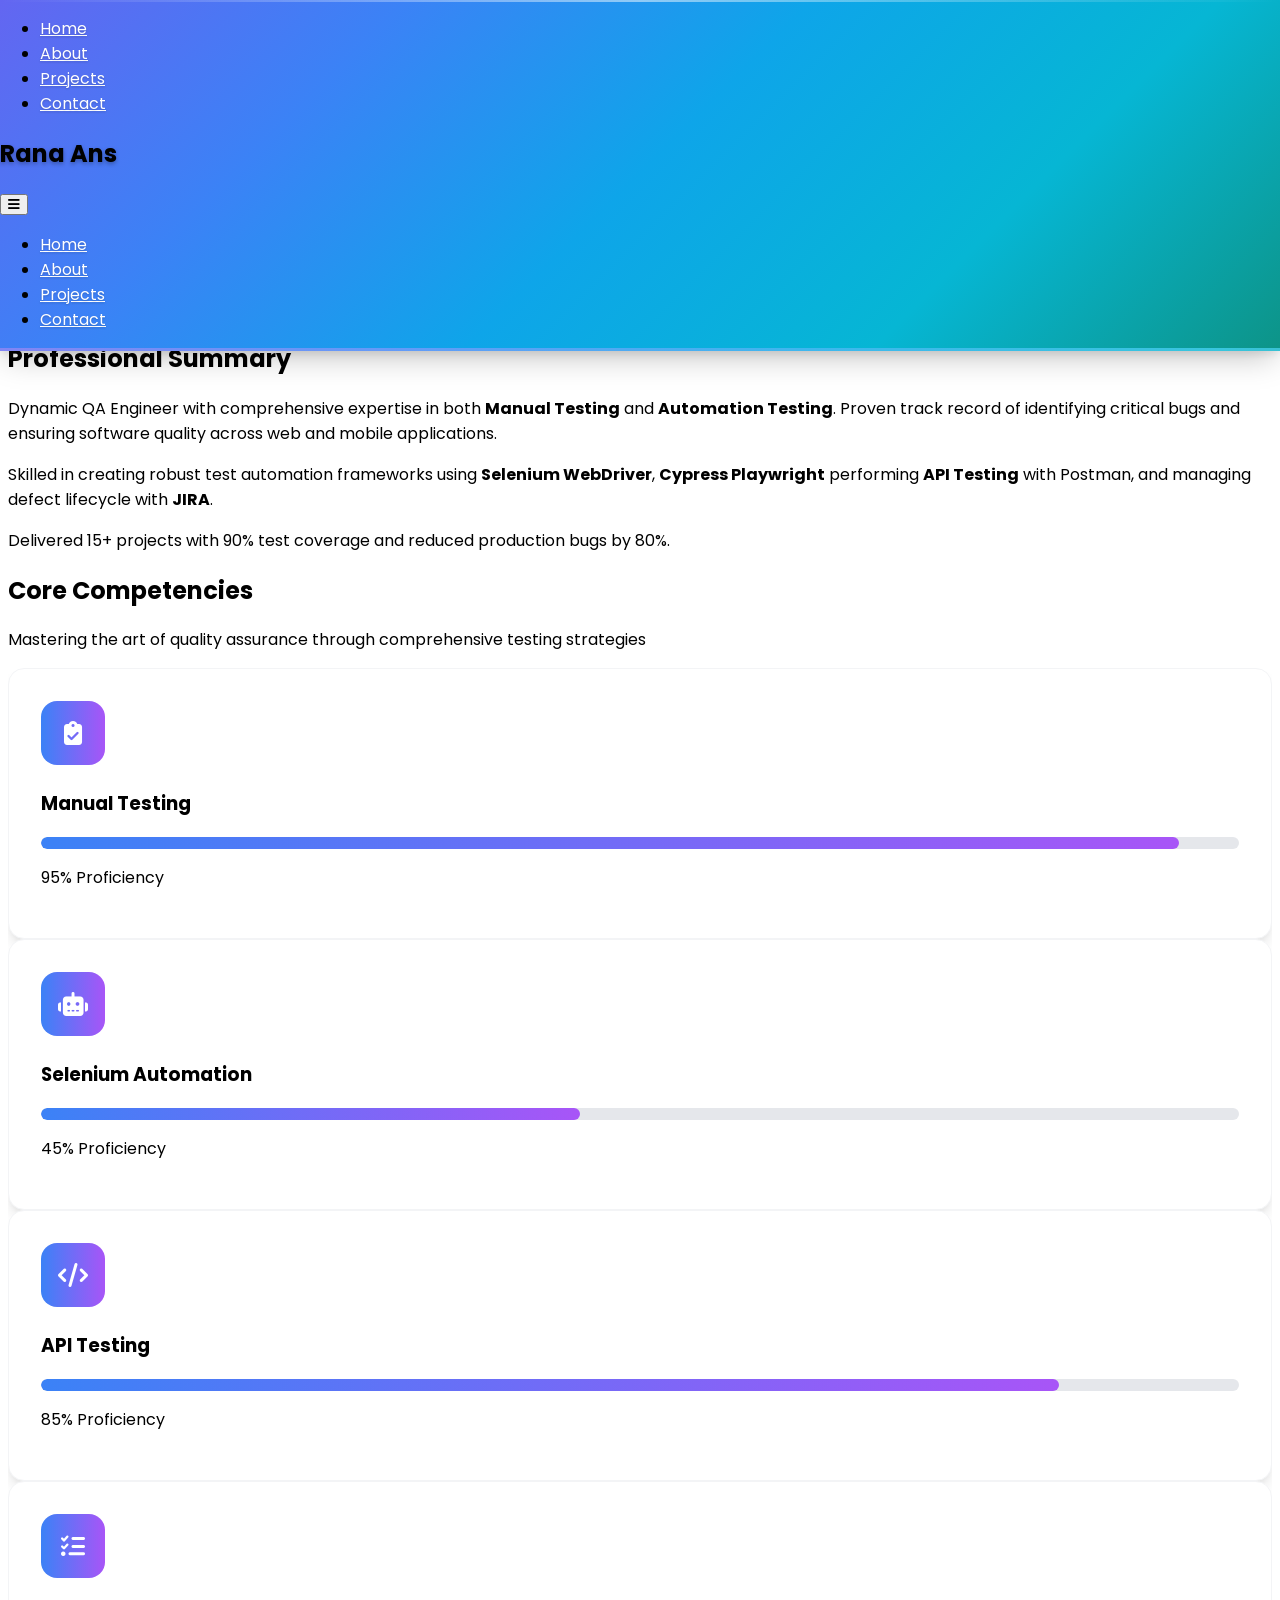
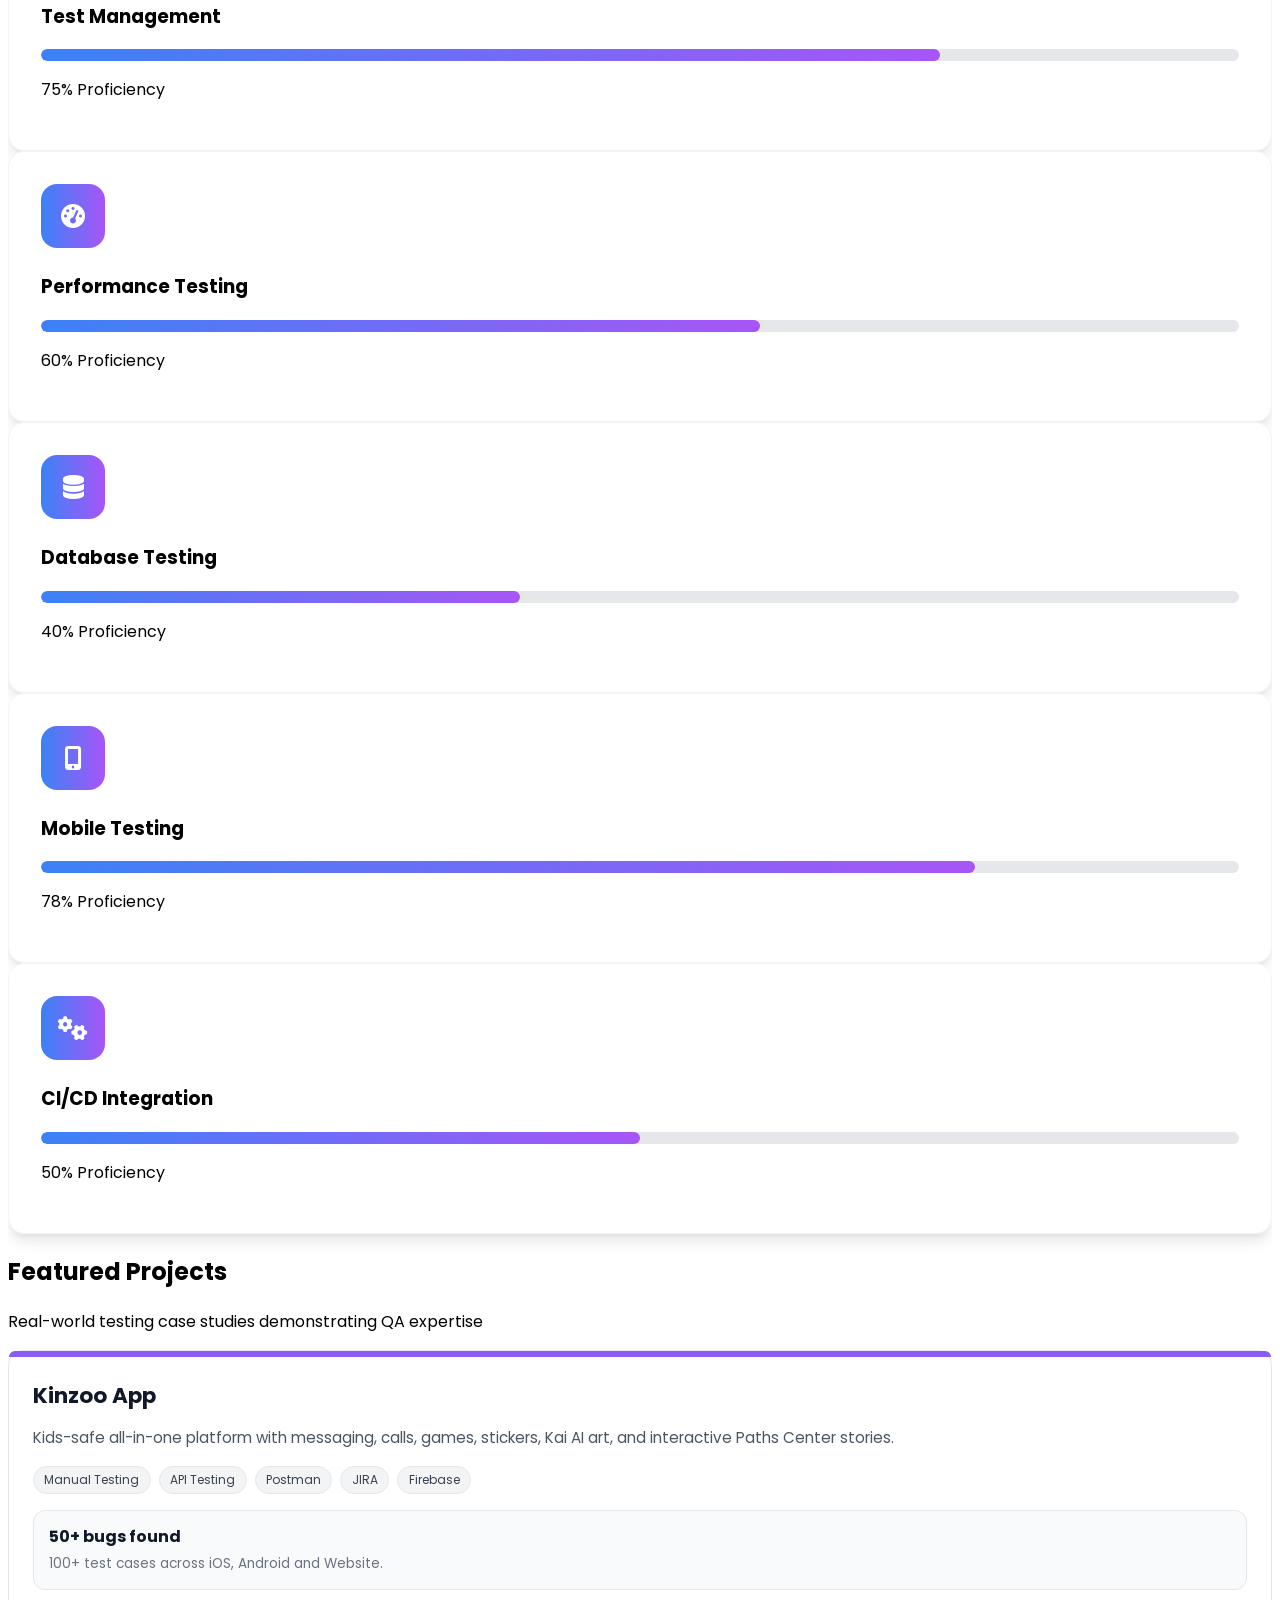
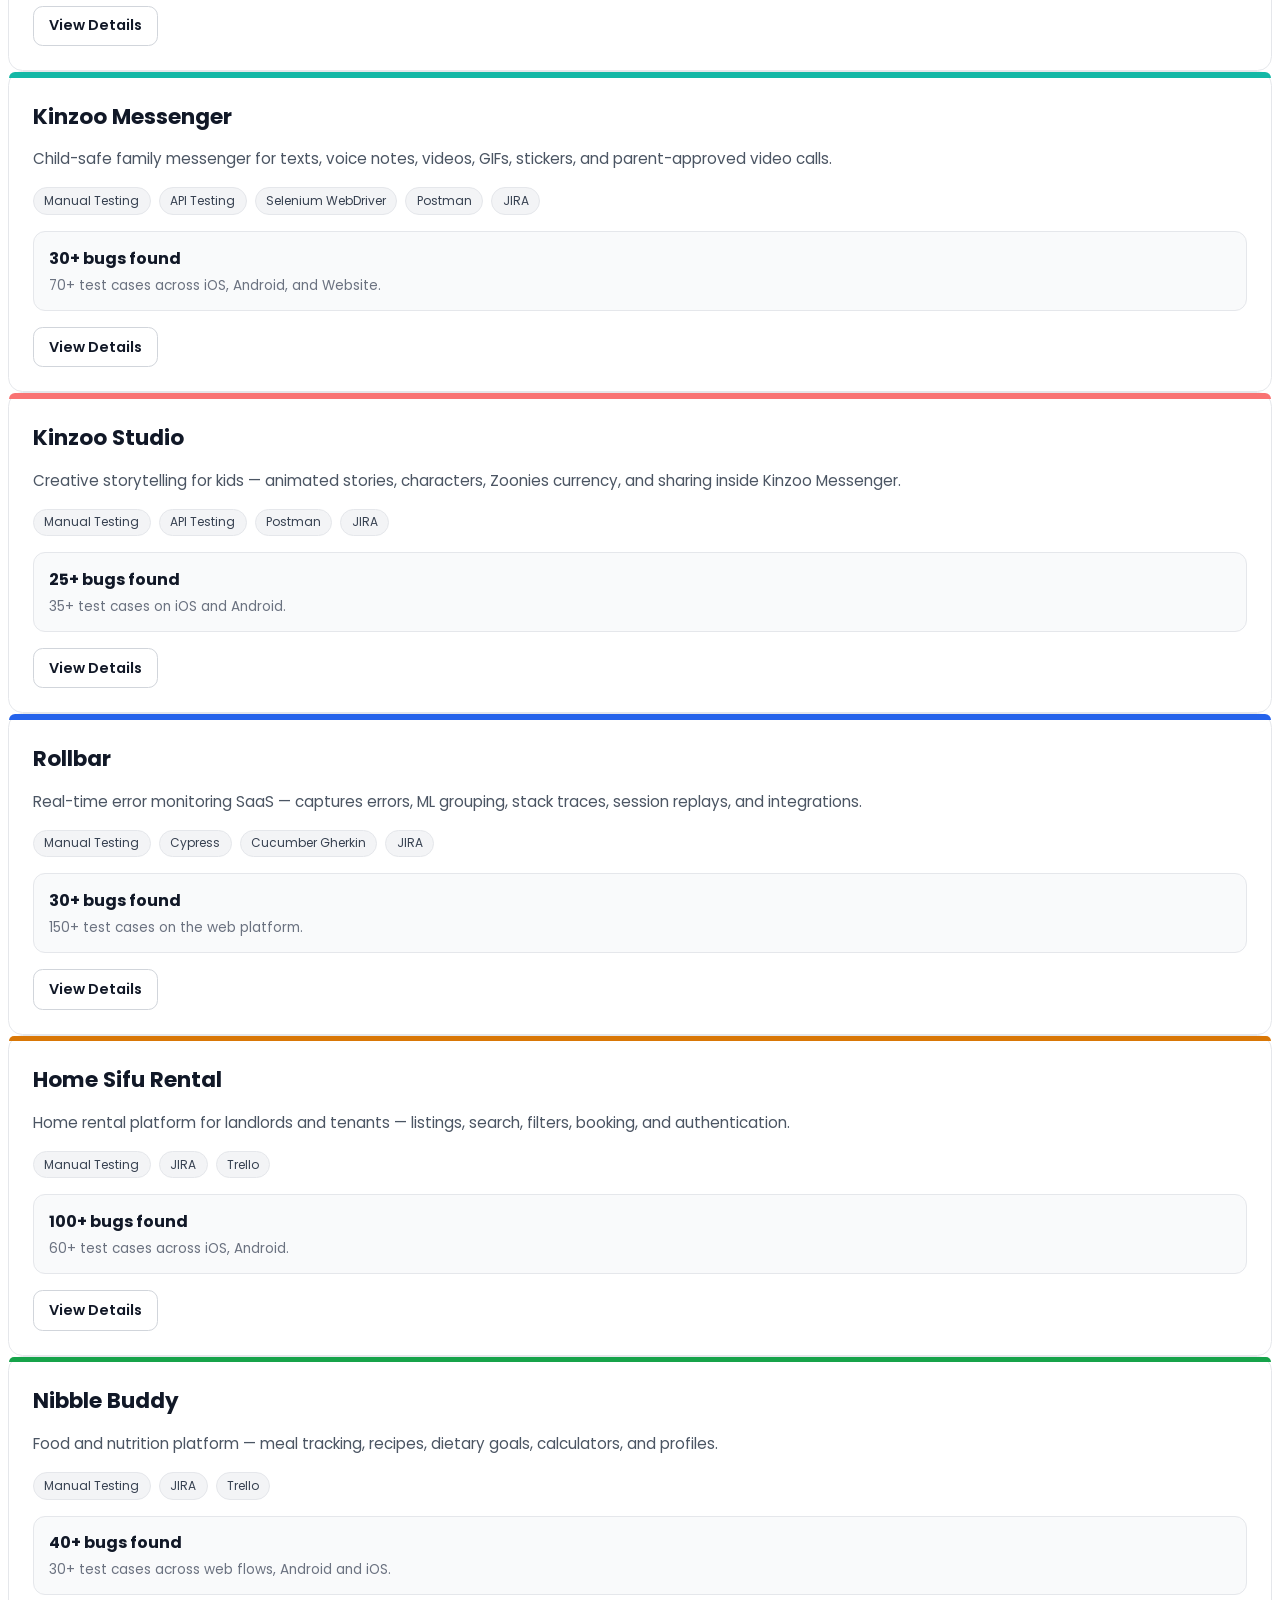
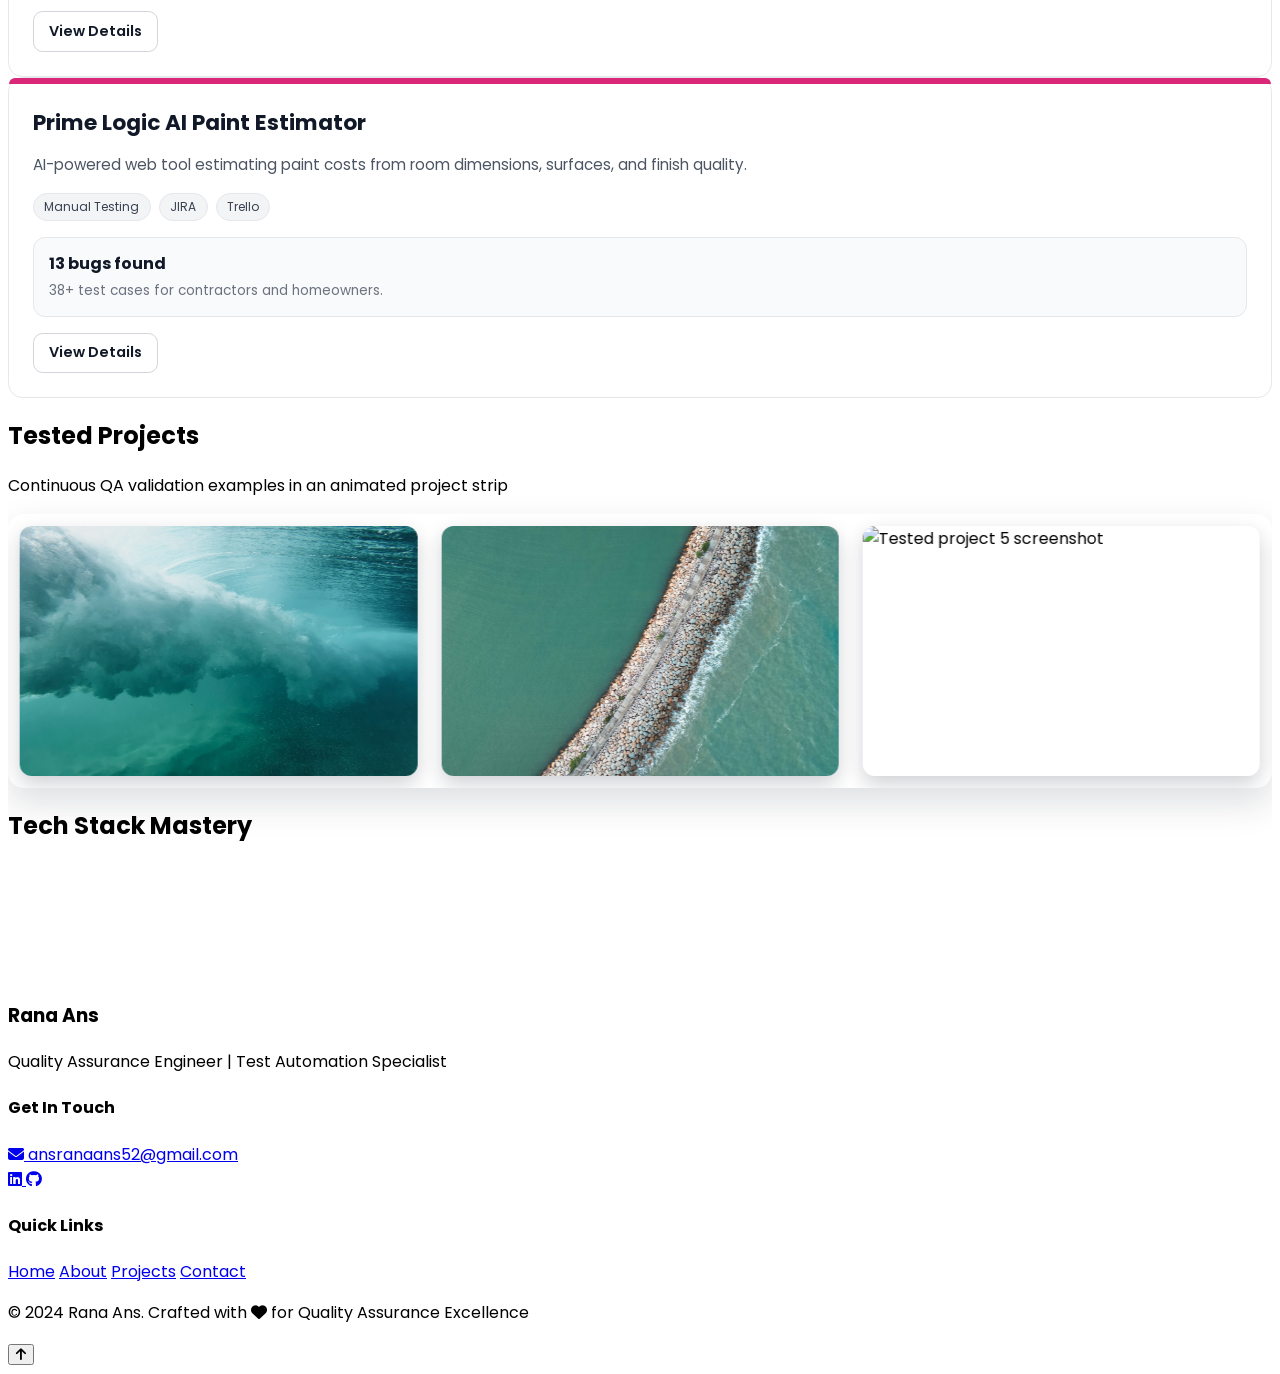
==== index.html @ 12447d82 "initial commit" ====
<!DOCTYPE html>
<html lang="en">
<head>
    <meta charset="UTF-8">
    <meta name="viewport" content="width=device-width, initial-scale=1.0">
    <title>Rana Ans - QA Engineer | Manual & Automation Testing</title>
    <script src="https://cdn.tailwindcss.com"></script>
    <link rel="stylesheet" href="CSS/styles.css">
    <link href="https://cdnjs.cloudflare.com/ajax/libs/font-awesome/6.4.0/css/all.min.css" rel="stylesheet">
    <link href="https://fonts.googleapis.com/css2?family=Poppins:wght@300;400;500;600;700&display=swap" rel="stylesheet">
</head>
<body class="bg-gradient-to-br from-slate-50 to-blue-50 font-poppins" data-theme="light">
    
    <!-- Header -->
    <header id="header"></header>

    <!-- Hero Section -->
    <section id="hero" class="min-h-screen flex items-center justify-center relative overflow-hidden pt-0">
        <div class="container mx-auto px-4 md:px-8 lg:px-12">
            <div class="text-center hero-content max-w-6xl mx-auto">
                <div class="animate-fade-in-up">
                    <h1 class="text-5xl md:text-7xl lg:text-8xl font-black bg-gradient-to-r from-blue-600 via-purple-600 to-indigo-600 bg-clip-text text-transparent mb-6 leading-tight">
                        Rana Ans
                    </h1>
                    <div class="text-2xl md:text-3xl lg:text-4xl font-bold text-gray-700 mb-8 bg-gradient-to-r from-gray-700 to-gray-500 bg-clip-text">
                        QA Engineer | Manual Testing | Automation Testing
                    </div>
                    <p class="text-xl md:text-2xl text-gray-600 mb-12 max-w-3xl mx-auto leading-relaxed">
                        Passionate QA Engineer with 2+ years of experience delivering pixel-perfect software. 
                        Expert in Manual Testing, Selenium Automation, API Testing, and Bug Tracking using modern tools.
                    </p>
                    <div class="flex flex-col sm:flex-row gap-6 justify-center items-center mb-20">
                        <button class="btn-primary px-10 py-5 text-xl font-bold shadow-2xl" onclick="window.location.href='projects.html'">
                            <i class="fas fa-eye mr-3"></i>View Projects
                        </button>
                        <a href="#" class="btn-secondary px-10 py-5 text-xl font-bold shadow-xl flex items-center gap-3" download>
                            <i class="fas fa-download"></i>Download Resume
                        </a>
                        <button id="open-intro-modal" class="btn-secondary px-10 py-5 text-xl font-bold">
                            Introduction
                        </button>
                    </div>
                </div>
            </div>
        </div>
        <div class="floating-shapes">
            <div class="shape shape-1"></div>
            <div class="shape shape-2"></div>
            <div class="shape shape-3"></div>
        </div>
    </section>

    <!-- Professional Summary -->
    <section id="summary" class="py-32 bg-white/80 backdrop-blur-sm">
        <div class="container mx-auto px-6 lg:px-12">
            <div class="max-w-5xl mx-auto text-center">
                <div class="animate-fade-in-up">
                    <h2 class="text-5xl md:text-6xl font-black bg-gradient-to-r from-blue-600 to-purple-600 bg-clip-text text-transparent mb-12">
                        Professional Summary
                    </h2>
                    <div class="text-2xl text-gray-600 leading-relaxed space-y-8">
                        <p>
                            Dynamic QA Engineer with comprehensive expertise in both <strong>Manual Testing</strong> and <strong>Automation Testing</strong>. 
                            Proven track record of identifying critical bugs and ensuring software quality across web and mobile applications.
                        </p>
                        <p>
                            Skilled in creating robust test automation frameworks using <strong>Selenium WebDriver</strong>, <strong>Cypress Playwright</strong>
                            performing <strong>API Testing</strong> with Postman, and managing defect lifecycle with <strong>JIRA</strong>.
                        </p>
                        <p class="text-xl font-semibold text-gray-800">
                            Delivered 15+ projects with 90% test coverage and reduced production bugs by 80%.
                        </p>
                    </div>
                </div>
            </div>
        </div>
    </section>

    <!-- Skills Overview -->
    <section id="skills" class="py-32 bg-gradient-to-b from-blue-50 to-indigo-50">
        <div class="container mx-auto px-6 lg:px-12">
            <div class="text-center mb-24">
                <h2 class="text-5xl md:text-6xl font-black bg-gradient-to-r from-blue-600 to-purple-600 bg-clip-text text-transparent mb-6">
                    Core Competencies
                </h2>
                <p class="text-2xl text-gray-600 max-w-3xl mx-auto">
                    Mastering the art of quality assurance through comprehensive testing strategies
                </p>
            </div>
            <div id="skills-grid" class="grid grid-cols-1 md:grid-cols-2 lg:grid-cols-3 gap-8 max-w-7xl mx-auto">
                <!-- Populated by JS -->
            </div>
        </div>
    </section>

    <!-- Featured Projects -->
    <section id="projects" class="py-32 bg-white">
        <div class="container mx-auto px-6 lg:px-12">
            <div class="text-center mb-24">
                <h2 class="text-5xl md:text-6xl font-black bg-gradient-to-r from-blue-600 to-purple-600 bg-clip-text text-transparent mb-6">
                    Featured Projects
                </h2>
                <p class="text-2xl text-gray-600 max-w-3xl mx-auto">
                    Real-world testing case studies demonstrating QA expertise
                </p>
            </div>
            <div id="projects-grid" class="grid grid-cols-1 lg:grid-cols-3 gap-8 max-w-7xl mx-auto">
                <!-- Populated by JS -->
            </div>
        </div>
    </section>

    <!-- Tested Projects -->
    <section id="tested-projects" class="py-24 bg-neutral-50">
        <div class="container mx-auto px-6 lg:px-12">
            <div class="text-center mb-10">
                <h2 class="text-5xl md:text-6xl font-black bg-gradient-to-r from-blue-600 to-purple-600 bg-clip-text text-transparent mb-3">
                    Tested Projects
                </h2>
                <p class="text-2xl text-gray-600 max-w-3xl mx-auto">
                    Continuous QA validation examples in an animated project strip
                </p>
            </div>
            <div id="tested-carousel" class="tested-carousel-wrapper" aria-label="Tested Projects carousel">
                <div id="tested-carousel-track" class="tested-carousel-track">
                    <div class="tested-carousel-item"><img src="assets/images/tested-project-1.jpg" alt="Tested project 1 screenshot" loading="lazy"></div>
                    <div class="tested-carousel-item"><img src="assets/images/tested-project-2.jpg" alt="Tested project 2 screenshot" loading="lazy"></div>
                    <div class="tested-carousel-item"><img src="assets/images/tested-project-3.jpg" alt="Tested project 3 screenshot" loading="lazy"></div>
                    <div class="tested-carousel-item"><img src="assets/images/tested-project-4.jpg" alt="Tested project 4 screenshot" loading="lazy"></div>
                    <div class="tested-carousel-item"><img src="assets/images/tested-project-5.jpg" alt="Tested project 5 screenshot" loading="lazy"></div>
                    <div class="tested-carousel-item"><img src="assets/images/tested-project-6.jpg" alt="Tested project 6 screenshot" loading="lazy"></div>
                    <div class="tested-carousel-item"><img src="assets/images/tested-project-7.jpg" alt="Tested project 7 screenshot" loading="lazy"></div>
                </div>
            </div>
        </div>
    </section>

    <!-- Infinite Scroll Tech Stack -->
    <section id="tech-stack" class="py-24 bg-gradient-to-r from-indigo-600 via-purple-600 to-blue-600 relative overflow-hidden">
        <div class="container mx-auto px-6 lg:px-12">
            <h2 class="text-4xl md:text-5xl font-black text-white text-center mb-20">
                Tech Stack Mastery
            </h2>
            <div id="infinite-scroll" class="overflow-hidden">
                <!-- Populated by JS -->
            </div>
        </div>
    </section>

    <!-- Introduction Modal -->
    <div id="intro-modal-overlay" class="intro-modal-overlay" aria-hidden="true">
        <div id="intro-modal-panel" class="intro-modal-panel" role="dialog" aria-modal="true" aria-labelledby="intro-modal-name">
            <div class="intro-modal-header">
                <button id="close-intro-modal" class="intro-modal-close" aria-label="Close introduction modal">x</button>
                <div class="intro-avatar">RA</div>
                <h3 id="intro-modal-name" class="intro-name">Rana Muhammad Ans</h3>
                <span class="intro-role">QA Engineer</span>
                <span class="intro-name-underline" aria-hidden="true"></span>
            </div>

            <div class="intro-modal-content">
                <section class="intro-section">
                    <h4 class="intro-heading intro-heading-purple">Who I am</h4>
                    <p class="intro-paragraph">
                        Rana Muhammad Ans is a QA Engineer with 2 years of hands-on professional experience in software quality assurance. Self-taught through YouTube and Udemy, he turned passion into profession by working on real production applications across mobile and web platforms. He graduated from Lahore Garrison University and has worked at Black Box Labs and Projectz, testing everything from kids safety apps to AI-powered web tools.
                    </p>
                </section>

                <section class="intro-section">
                    <h4 class="intro-heading intro-heading-teal">What I do</h4>
                    <div class="intro-stats">
                        <div class="intro-stat stat-purple">
                            <p class="intro-stat-value" data-target="2" data-suffix="+">0</p>
                            <p class="intro-stat-label">Years Experience</p>
                        </div>
                        <div class="intro-stat stat-teal">
                            <p class="intro-stat-value" data-target="10" data-suffix="+">0</p>
                            <p class="intro-stat-label">Projects Tested</p>
                        </div>
                        <div class="intro-stat stat-coral">
                            <p class="intro-stat-value" data-target="200" data-suffix="+">0</p>
                            <p class="intro-stat-label">Test Cases Written</p>
                        </div>
                    </div>
                </section>

                <section class="intro-section">
                    <h4 class="intro-heading intro-heading-teal">Core skills</h4>
                    <div class="intro-skill-group">
                        <p class="intro-skill-label label-purple"><span class="intro-dot"></span>Testing types</p>
                        <div class="intro-pills">
                            <span class="intro-pill pill-purple">Manual Testing</span>
                            <span class="intro-pill pill-purple">Automation Testing</span>
                            <span class="intro-pill pill-purple">API Testing</span>
                            <span class="intro-pill pill-purple">Performance Testing</span>
                            <span class="intro-pill pill-purple">BDD Automation</span>
                            <span class="intro-pill pill-purple">Cross-browser Testing</span>
                            <span class="intro-pill pill-purple">Mobile App Testing</span>
                        </div>
                    </div>
                    <div class="intro-skill-group">
                        <p class="intro-skill-label label-teal"><span class="intro-dot"></span>QA process</p>
                        <div class="intro-pills">
                            <span class="intro-pill pill-teal">Test Case Design</span>
                            <span class="intro-pill pill-teal">Bug Reporting</span>
                            <span class="intro-pill pill-teal">Test Planning</span>
                            <span class="intro-pill pill-teal">Regression Testing</span>
                            <span class="intro-pill pill-teal">Smoke Testing</span>
                            <span class="intro-pill pill-teal">Root Cause Analysis</span>
                        </div>
                    </div>
                    <div class="intro-skill-group">
                        <p class="intro-skill-label label-coral"><span class="intro-dot"></span>Tools</p>
                        <div class="intro-pills">
                            <span class="intro-pill pill-coral">Cypress</span>
                            <span class="intro-pill pill-coral">Playwright</span>
                            <span class="intro-pill pill-coral">Selenium</span>
                            <span class="intro-pill pill-coral">Postman</span>
                            <span class="intro-pill pill-coral">JMeter</span>
                            <span class="intro-pill pill-coral">JIRA</span>
                            <span class="intro-pill pill-coral">Trello</span>
                            <span class="intro-pill pill-coral">Confluence</span>
                            <span class="intro-pill pill-coral">Notion</span>
                        </div>
                    </div>
                </section>

                <section class="intro-section">
                    <h4 class="intro-heading intro-heading-coral">My journey</h4>
                    <div class="intro-journey">
                        <div class="intro-step step-purple">
                            <span class="step-dot"></span>
                            <p class="step-title">Self-Learning</p>
                            <p class="step-text">YouTube and Udemy, Lahore Garrison University</p>
                        </div>
                        <div class="intro-step step-teal">
                            <span class="step-dot"></span>
                            <p class="step-title">Black Box Labs</p>
                            <p class="step-text">QA Intern, 1 year, Kinzoo and Rollbar</p>
                        </div>
                        <div class="intro-step step-coral">
                            <span class="step-dot"></span>
                            <p class="step-title">Projectz</p>
                            <p class="step-text">QA Engineer, 1 year, multiple client projects</p>
                        </div>
                    </div>
                </section>

                <section class="intro-section intro-currently">
                    <h4 class="intro-heading intro-heading-amber">Currently</h4>
                    <p class="intro-paragraph">Expanding automation skills with Cypress and Playwright.</p>
                    <p class="intro-paragraph">Actively seeking QA Engineer roles - open to full-time and remote opportunities.</p>
                </section>
            </div>
        </div>
    </div>

    <!-- Footer -->
    <footer id="footer" class="bg-gray-900 text-white py-20 relative">
        <div class="container mx-auto px-6 lg:px-12">
            <div class="grid grid-cols-1 md:grid-cols-3 gap-12 mb-16">
                <div>
                    <h3 class="text-3xl font-black mb-6 bg-gradient-to-r from-blue-400 to-purple-400 bg-clip-text text-transparent">
                        Rana Ans
                    </h3>
                    <p class="text-gray-400 text-lg mb-6">Quality Assurance Engineer | Test Automation Specialist</p>
                </div>
                <div>
                    <h4 class="text-2xl font-bold mb-8">Get In Touch</h4>
                    <div class="space-y-4">
<a href="https://mail.google.com/mail/?view=cm&amp;to=ansranaans52@gmail.com" class="flex items-center text-gray-400 hover:text-white transition-all group" target="_blank" rel="noopener noreferrer">
                            <i class="fas fa-envelope w-6 mr-4 group-hover:text-blue-400"></i>
                            ansranaans52@gmail.com
                        </a>
                        <div class="flex gap-6">
<a href="https://www.linkedin.com/in/rana-ans-2b063821a" class="text-2xl hover:text-blue-400 transition-all p-2" target="_blank" rel="noopener noreferrer" aria-label="LinkedIn">
                                <i class="fab fa-linkedin"></i>
                            </a>
<a href="https://github.com/ranaaw12" class="text-2xl hover:text-blue-400 transition-all p-2" target="_blank" rel="noopener noreferrer" aria-label="GitHub">
                                <i class="fab fa-github"></i>
                            </a>
                        </div>
                    </div>
                </div>
                <div>
                    <h4 class="text-2xl font-bold mb-8">Quick Links</h4>
                    <div class="grid grid-cols-2 gap-4 text-gray-400">
                        <a href="index.html" class="hover:text-white transition-all">Home</a>
                        <a href="about.html" class="hover:text-white transition-all">About</a>
                        <a href="projects.html" class="hover:text-white transition-all">Projects</a>
                        <a href="contact.html" class="hover:text-white transition-all">Contact</a>
                    </div>
                </div>
            </div>
            <div class="border-t border-gray-800 pt-12 text-center">
                <p class="text-gray-400 text-lg">
                    © 2024 Rana Ans. Crafted with <i class="fas fa-heart text-red-500"></i> for Quality Assurance Excellence
                </p>
            </div>
        </div>
        <button id="back-to-top" class="fixed bottom-8 right-8 bg-gradient-to-r from-blue-600 to-purple-600 hover:from-blue-700 hover:to-purple-700 text-white p-4 rounded-full shadow-2xl opacity-0 translate-y-10 transition-all duration-300 z-50 w-14 h-14 flex items-center justify-center" aria-label="Back to top">
            <i class="fas fa-arrow-up"></i>
        </button>
    </footer>

    <!-- Scripts -->
    <script src="CSS/JS/Components/header.js"></script>
    <script src="CSS/JS/Components/hero.js"></script>
    <script src="CSS/JS/Components/skills.js"></script>
    <script src="CSS/JS/Components/projects.js"></script>
    <script src="CSS/JS/main.js"></script>
</body>
</html>
---- CSS/styles.css ----
/* Custom Styles for Portfolio */
@import url('https://fonts.googleapis.com/css2?family=Poppins:wght@300;400;500;600;700&display=swap');

.font-poppins {
    font-family: 'Poppins', sans-serif;
}

* {
    box-sizing: border-box;
}

.btn-primary {
    background: linear-gradient(to right, #2563eb, #9333ea);
    color: #ffffff;
    padding: 1rem 2rem;
    border-radius: 0.75rem;
    font-weight: 600;
    transition: all 0.3s;
    box-shadow: 0 20px 25px -5px rgba(0, 0, 0, 0.1), 0 10px 10px -5px rgba(0, 0, 0, 0.04);
    transform: scale(1);
}

.btn-primary:hover {
    background: linear-gradient(to right, #1d4ed8, #7c3aed);
    transform: scale(1.05);
    box-shadow: 0 25px 50px -12px rgba(0, 0, 0, 0.25);
}

.btn-secondary {
    background-color: #ffffff;
    color: #2563eb;
    border: 2px solid #2563eb;
    padding: 1rem 2rem;
    border-radius: 0.75rem;
    font-weight: 600;
    transition: all 0.3s;
    box-shadow: 0 10px 15px -3px rgba(0, 0, 0, 0.1), 0 4px 6px -2px rgba(0, 0, 0, 0.05);
    transform: scale(1);
}

.btn-secondary:hover {
    background-color: #2563eb;
    color: #ffffff;
    transform: scale(1.05);
    box-shadow: 0 20px 25px -5px rgba(0, 0, 0, 0.1), 0 10px 10px -5px rgba(0, 0, 0, 0.04);
}

#open-intro-modal:hover {
    background: linear-gradient(to right, #7F77DD, #1D9E75);
    color: #ffffff;
    border-color: transparent;
}

/* Animations */
@keyframes fadeInUp {
    from {
        opacity: 0;
        transform: translateY(30px);
    }
    to {
        opacity: 1;
        transform: translateY(0);
    }
}

.animate-fade-in-up {
    animation: fadeInUp 1s ease-out forwards;
}

@keyframes float {
    0%, 100% { transform: translateY(0px); }
    50% { transform: translateY(-20px); }
}

.floating-shapes .shape {
    position: absolute;
    border-radius: 50%;
    background: linear-gradient(45deg, rgba(59, 130, 246, 0.1), rgba(147, 51, 234, 0.1));
    animation: float 6s ease-in-out infinite;
}

.shape-1 {
    width: 100px;
    height: 100px;
    top: 20%;
    right: 10%;
    animation-delay: 0s;
}

.shape-2 {
    width: 150px;
    height: 150px;
    bottom: 20%;
    left: 10%;
    animation-delay: 2s;
}

.shape-3 {
    width: 80px;
    height: 80px;
    top: 50%;
    right: 20%;
    animation-delay: 4s;
}

/* Skill Cards */
.skill-card {
    background-color: #ffffff;
    padding: 2rem;
    border-radius: 1rem;
    box-shadow: 0 10px 15px -3px rgba(0, 0, 0, 0.1), 0 4px 6px -2px rgba(0, 0, 0, 0.05);
    transition: all 0.3s;
    border: 1px solid #f3f4f6;
}

.skill-card:hover {
    box-shadow: 0 25px 50px -12px rgba(0, 0, 0, 0.25);
    transform: translateY(-0.5rem);
}

.skill-icon {
    width: 4rem;
    height: 4rem;
    background: linear-gradient(to right, #3b82f6, #a855f7);
    border-radius: 1rem;
    display: flex;
    align-items: center;
    justify-content: center;
    color: #ffffff;
    font-size: 1.5rem;
    line-height: 2rem;
    margin-bottom: 1.5rem;
    transition: transform 0.3s;
    transform: scale(1);
}

.skill-card:hover .skill-icon {
    transform: scale(1.1);
}

.progress-bar {
    background-color: #e5e7eb;
    border-radius: 9999px;
    height: 0.75rem;
    position: relative;
    overflow: hidden;
}

.progress-fill {
    background: linear-gradient(to right, #3b82f6, #a855f7);
    height: 0.75rem;
    border-radius: 9999px;
    transition: all 2s;
}

/* About tools block */
.about-tools-block {
    background-color: #ffffff;
}

.about-tools-divider {
    width: 100%;
    height: 1px;
    background-color: #e5e7eb;
    margin-bottom: 1rem;
}

.about-tools-title {
    margin: 0;
    font-size: 1.3rem;
    line-height: 1.9rem;
    color: #111827;
    font-weight: 500;
}

.about-tools-subtitle {
    margin: 0.35rem 0 1.5rem;
    font-size: 0.95rem;
    line-height: 1.45rem;
    color: #6b7280;
}

.about-tools-grid {
    display: grid;
    grid-template-columns: repeat(2, minmax(0, 1fr));
    gap: 1.6rem 2rem;
}

.about-tool-cluster {
    min-width: 0;
}

.about-tool-label {
    margin: 0;
    display: inline-flex;
    align-items: center;
    gap: 0.45rem;
    font-size: 0.72rem;
    line-height: 1rem;
    letter-spacing: 0.08em;
    text-transform: uppercase;
    font-weight: 500;
}

.about-tool-dot {
    width: 0.45rem;
    height: 0.45rem;
    border-radius: 9999px;
    display: inline-block;
}

.about-tool-pills {
    display: flex;
    flex-wrap: wrap;
    gap: 0.45rem;
    margin-top: 0.65rem;
}

.about-tool-pill {
    border-radius: 9999px;
    font-size: 0.8rem;
    line-height: 1.2rem;
    padding: 0.34rem 0.72rem;
    border-width: 0.5px;
    border-style: solid;
    white-space: normal;
    overflow-wrap: anywhere;
}

.label-purple {
    color: #6d28d9;
}

.label-purple .about-tool-dot {
    background-color: #8b5cf6;
}

.pill-purple {
    background-color: #f5f3ff;
    color: #5b21b6;
    border-color: #a78bfa;
}

.label-teal {
    color: #0f766e;
}

.label-teal .about-tool-dot {
    background-color: #14b8a6;
}

.pill-teal {
    background-color: #f0fdfa;
    color: #0f766e;
    border-color: #5eead4;
}

.label-blue {
    color: #1d4ed8;
}

.label-blue .about-tool-dot {
    background-color: #3b82f6;
}

.pill-blue {
    background-color: #eff6ff;
    color: #1d4ed8;
    border-color: #93c5fd;
}

.label-amber {
    color: #b45309;
}

.label-amber .about-tool-dot {
    background-color: #f59e0b;
}

.pill-amber {
    background-color: #fffbeb;
    color: #b45309;
    border-color: #fcd34d;
}

.label-coral {
    color: #c2410c;
}

.label-coral .about-tool-dot {
    background-color: #f97373;
}

.pill-coral {
    background-color: #fff7ed;
    color: #c2410c;
    border-color: #fdba74;
}

@media (max-width: 767px) {
    .about-tools-grid {
        grid-template-columns: 1fr;
        gap: 1.2rem;
    }
}

/* Experience timeline */
.experience-intro {
    text-align: center;
}

.experience-divider {
    width: 100%;
    height: 1px;
    background-color: #e5e7eb;
    margin-bottom: 1rem;
}

.experience-title {
    margin: 0;
    font-size: 1.3rem;
    line-height: 1.9rem;
    color: #111827;
    font-weight: 500;
}

.experience-subtitle {
    margin: 0.35rem 0 0;
    font-size: 0.95rem;
    line-height: 1.45rem;
    color: #6b7280;
}

.experience-timeline {
    position: relative;
    padding-left: 2.25rem;
}

.experience-timeline::before {
    content: '';
    position: absolute;
    top: 0.3rem;
    bottom: 0.3rem;
    left: 0.65rem;
    width: 1.5px;
    background-color: #d1d5db;
}

.timeline-entry {
    position: relative;
    padding-bottom: 1.6rem;
}

.timeline-entry:last-child {
    padding-bottom: 0;
}

.timeline-marker {
    position: absolute;
    left: -2.02rem;
    top: 0.25rem;
    width: 0.95rem;
    height: 0.95rem;
    border-radius: 9999px;
    border: 2px solid #ffffff;
}

.marker-purple { background-color: #8b5cf6; }
.marker-teal { background-color: #14b8a6; }
.marker-coral { background-color: #f97373; }
.marker-amber { background-color: #f59e0b; }

.timeline-content {
    background-color: #ffffff;
    border: 1px solid #e5e7eb;
    border-radius: 0.75rem;
    padding: 1rem 1.1rem;
    min-width: 0;
}

.timeline-year {
    display: inline-block;
    border-radius: 9999px;
    padding: 0.22rem 0.6rem;
    font-size: 0.74rem;
    line-height: 1rem;
    font-weight: 600;
    border: 0.5px solid transparent;
}

.year-purple { background-color: #f5f3ff; color: #6d28d9; border-color: #c4b5fd; }
.year-teal { background-color: #f0fdfa; color: #0f766e; border-color: #99f6e4; }
.year-coral { background-color: #fff1f2; color: #be123c; border-color: #fda4af; }
.year-amber { background-color: #fffbeb; color: #b45309; border-color: #fcd34d; }

.timeline-role {
    margin: 0.6rem 0 0;
    font-size: 1.1rem;
    line-height: 1.55rem;
    color: #111827;
    font-weight: 600;
}

.timeline-description {
    margin: 0.55rem 0 0;
    font-size: 0.95rem;
    line-height: 1.55rem;
    color: #4b5563;
}

.timeline-pills {
    margin-top: 0.75rem;
    display: flex;
    flex-wrap: wrap;
    gap: 0.45rem;
}

.timeline-pill {
    border-radius: 9999px;
    font-size: 0.78rem;
    line-height: 1rem;
    padding: 0.28rem 0.62rem;
    border: 0.5px solid transparent;
}

.pill-soft-teal {
    background-color: #f0fdfa;
    color: #0f766e;
    border-color: #99f6e4;
}

.pill-soft-coral {
    background-color: #fff1f2;
    color: #be123c;
    border-color: #fda4af;
}

@media (max-width: 767px) {
    .experience-timeline {
        padding-left: 1.8rem;
    }

    .experience-timeline::before {
        left: 0.52rem;
    }

    .timeline-marker {
        left: -1.58rem;
    }

    .timeline-content {
        padding: 0.9rem;
    }

    .timeline-description {
        font-size: 0.9rem;
        line-height: 1.45rem;
    }
}

/* Featured Projects - flat, minimal cards */
.featured-project-card {
    background-color: #ffffff;
    border: 1px solid #e5e7eb;
    border-radius: 0.9rem;
    display: flex;
    flex-direction: column;
    min-height: 100%;
}

.project-accent {
    height: 0.35rem;
    border-top-left-radius: 0.9rem;
    border-top-right-radius: 0.9rem;
}

.accent-purple {
    background-color: #8b5cf6;
}

.accent-teal {
    background-color: #14b8a6;
}

.accent-coral {
    background-color: #f97373;
}

.accent-blue {
    background-color: #2563eb;
}

.accent-amber {
    background-color: #d97706;
}

.accent-green {
    background-color: #16a34a;
}

.accent-pink {
    background-color: #db2777;
}

.featured-project-body {
    padding: 1.5rem;
    display: flex;
    flex-direction: column;
    gap: 1rem;
    height: 100%;
}

.featured-project-title {
    font-size: 1.35rem;
    line-height: 1.85rem;
    font-weight: 700;
    color: #111827;
    margin: 0;
}

.featured-project-description {
    font-size: 0.95rem;
    line-height: 1.5rem;
    color: #4b5563;
    margin: 0;
}

.featured-project-tags {
    display: flex;
    flex-wrap: wrap;
    gap: 0.5rem;
}

.featured-project-tag {
    font-size: 0.75rem;
    line-height: 1rem;
    color: #374151;
    background-color: #f3f4f6;
    border: 1px solid #e5e7eb;
    border-radius: 9999px;
    padding: 0.3rem 0.65rem;
}

.featured-project-metric {
    border: 1px solid #e5e7eb;
    border-radius: 0.75rem;
    background-color: #f9fafb;
    padding: 0.85rem 0.95rem;
}

.featured-project-metric-value {
    margin: 0;
    color: #111827;
    font-weight: 700;
    font-size: 1rem;
}

.featured-project-metric-text {
    margin: 0.25rem 0 0;
    color: #6b7280;
    font-size: 0.85rem;
    line-height: 1.35rem;
}

.featured-project-button {
    margin-top: auto;
    display: inline-flex;
    align-items: center;
    justify-content: center;
    align-self: flex-start;
    border: 1px solid #d1d5db;
    border-radius: 0.6rem;
    padding: 0.55rem 0.95rem;
    color: #111827;
    font-weight: 600;
    font-size: 0.9rem;
    background-color: #ffffff;
    text-decoration: none;
    transition: background-color 0.2s ease, border-color 0.2s ease;
}

.featured-project-button:hover {
    background-color: #f9fafb;
    border-color: #9ca3af;
}

/* Introduction modal */
.intro-modal-overlay {
    position: fixed;
    inset: 0;
    background-color: rgba(15, 23, 42, 0);
    display: flex;
    align-items: center;
    justify-content: center;
    padding: 1rem;
    z-index: 11000;
    opacity: 0;
    pointer-events: none;
    transition: opacity 400ms ease-out, background-color 400ms ease-out;
}

body.intro-modal-open {
    overflow: hidden;
}

.intro-modal-panel {
    width: 100%;
    max-width: 680px;
    max-height: 88vh;
    background-color: #ffffff;
    border: 1px solid #e5e7eb;
    border-radius: 16px;
    overflow: hidden;
    transform: translateY(40px);
    opacity: 0;
    transition: transform 400ms ease-out, opacity 400ms ease-out;
}

.intro-modal-open .intro-modal-overlay {
    opacity: 1;
    pointer-events: auto;
    background-color: rgba(15, 23, 42, 0.55);
}

.intro-modal-open .intro-modal-panel {
    transform: translateY(0);
    opacity: 1;
}

.intro-modal-closing .intro-modal-overlay {
    opacity: 0;
    background-color: rgba(15, 23, 42, 0);
    transition-duration: 300ms;
    transition-timing-function: ease-in;
}

.intro-modal-closing .intro-modal-panel {
    transform: translateY(40px);
    opacity: 0;
    transition-duration: 300ms;
    transition-timing-function: ease-in;
}

.intro-modal-header {
    background: linear-gradient(135deg, #7F77DD, #1D9E75);
    padding: 1.15rem 1.2rem 1.35rem;
    text-align: center;
    position: relative;
}

.intro-modal-close {
    position: absolute;
    right: 0.9rem;
    top: 0.9rem;
    width: 2rem;
    height: 2rem;
    border-radius: 9999px;
    border: 1px solid rgba(255, 255, 255, 0.6);
    background-color: transparent;
    color: #ffffff;
    cursor: pointer;
    font-size: 1rem;
}

.intro-avatar {
    width: 4.5rem;
    height: 4.5rem;
    margin: 0 auto 0.75rem;
    border-radius: 9999px;
    background-color: rgba(255, 255, 255, 0.2);
    color: #ffffff;
    display: flex;
    align-items: center;
    justify-content: center;
    font-size: 1.5rem;
    font-weight: 700;
    transform: scale(0.8);
    opacity: 0;
}

.intro-modal-open .intro-avatar {
    animation: introAvatarIn 300ms ease-out forwards;
}

@keyframes introAvatarIn {
    from { transform: scale(0.8); opacity: 0; }
    to { transform: scale(1); opacity: 1; }
}

.intro-name {
    margin: 0;
    color: #ffffff;
    font-size: 20px;
    line-height: 1.8rem;
    font-weight: 500;
    letter-spacing: 0.01em;
}

.intro-role {
    display: inline-block;
    margin-top: 0.55rem;
    border-radius: 9999px;
    padding: 0.2rem 0.65rem;
    color: #ffffff;
    background-color: rgba(255, 255, 255, 0.2);
    font-size: 0.8rem;
}

.intro-name-underline {
    display: block;
    width: 7.5rem;
    height: 2px;
    margin: 0.7rem auto 0;
    background-color: rgba(255, 255, 255, 0.85);
    transform-origin: left center;
    transform: scaleX(0);
}

.intro-modal-open .intro-name-underline {
    animation: introUnderline 600ms ease-out forwards;
}

@keyframes introUnderline {
    from { transform: scaleX(0); }
    to { transform: scaleX(1); }
}

.intro-modal-content {
    max-height: calc(88vh - 170px);
    overflow-y: auto;
    padding: 1.15rem 1.2rem 1.25rem;
}

.intro-section {
    margin-top: 1.15rem;
}

.intro-section:first-child {
    margin-top: 0;
}

.intro-heading {
    margin: 0 0 0.65rem;
    padding-left: 0.6rem;
    font-size: 1rem;
    font-weight: 600;
    color: #111827;
    border-left: 3px solid transparent;
}

.intro-heading-purple { border-left-color: #7F77DD; }
.intro-heading-teal { border-left-color: #1D9E75; }
.intro-heading-coral { border-left-color: #D85A30; }
.intro-heading-amber { border-left-color: #BA7517; }

.intro-paragraph {
    margin: 0;
    color: #4b5563;
    font-size: 0.94rem;
    line-height: 1.58rem;
}

.intro-stats {
    display: grid;
    grid-template-columns: repeat(3, minmax(0, 1fr));
    gap: 0.75rem;
}

.intro-stat {
    border: 1px solid #e5e7eb;
    border-radius: 0.75rem;
    padding: 0.85rem 0.75rem;
    text-align: center;
}

.stat-purple { background-color: #f5f3ff; }
.stat-teal { background-color: #f0fdfa; }
.stat-coral { background-color: #fff1f2; }

.intro-stat-value {
    margin: 0;
    font-size: 1.5rem;
    line-height: 1.8rem;
    font-weight: 700;
}

.stat-purple .intro-stat-value { color: #6d28d9; }
.stat-teal .intro-stat-value { color: #0f766e; }
.stat-coral .intro-stat-value { color: #be123c; }

.intro-stat-label {
    margin: 0.3rem 0 0;
    color: #6b7280;
    font-size: 0.78rem;
    line-height: 1.15rem;
}

.intro-skill-group {
    margin-top: 0.75rem;
}

.intro-skill-label {
    margin: 0;
    display: inline-flex;
    align-items: center;
    gap: 0.4rem;
    text-transform: uppercase;
    letter-spacing: 0.08em;
    font-size: 0.72rem;
    font-weight: 600;
}

.intro-dot {
    width: 0.45rem;
    height: 0.45rem;
    border-radius: 9999px;
    display: inline-block;
}

.label-purple .intro-dot { background-color: #7F77DD; }
.label-teal .intro-dot { background-color: #1D9E75; }
.label-coral .intro-dot { background-color: #D85A30; }

.intro-pills {
    margin-top: 0.5rem;
    display: flex;
    flex-wrap: wrap;
    gap: 0.45rem;
}

.intro-pill {
    border-radius: 9999px;
    border: 0.5px solid transparent;
    padding: 0.31rem 0.74rem;
    font-size: 0.78rem;
    opacity: 0;
    transform: translateY(8px);
}

.pill-purple { background-color: #f5f3ff; color: #5b21b6; border-color: #c4b5fd; }
.pill-teal { background-color: #f0fdfa; color: #0f766e; border-color: #99f6e4; }
.pill-coral { background-color: #fff1f2; color: #be123c; border-color: #fda4af; }

.intro-pill.in-view {
    opacity: 1;
    transform: translateY(0);
    transition: opacity 220ms ease-out, transform 220ms ease-out;
}

.intro-journey {
    display: grid;
    grid-template-columns: repeat(3, minmax(0, 1fr));
    gap: 0.75rem;
}

.intro-step {
    position: relative;
    border: 1px solid #e5e7eb;
    border-radius: 0.7rem;
    padding: 0.78rem;
    opacity: 0;
    transform: translateX(-10px);
}

.intro-step.in-view {
    opacity: 1;
    transform: translateX(0);
    transition: opacity 240ms ease-out, transform 240ms ease-out;
}

.intro-step::after {
    content: '';
    position: absolute;
    top: 0.95rem;
    right: -0.85rem;
    width: 0.75rem;
    border-top: 1px dashed #d1d5db;
}

.intro-step:last-child::after {
    content: none;
}

.step-dot {
    width: 0.52rem;
    height: 0.52rem;
    border-radius: 9999px;
    display: inline-block;
    margin-bottom: 0.35rem;
}

.step-purple .step-dot { background-color: #7F77DD; }
.step-teal .step-dot { background-color: #1D9E75; }
.step-coral .step-dot { background-color: #D85A30; }

.step-title {
    margin: 0;
    color: #111827;
    font-size: 0.86rem;
    font-weight: 600;
}

.step-text {
    margin: 0.25rem 0 0;
    color: #6b7280;
    font-size: 0.76rem;
    line-height: 1.24rem;
}

.intro-currently {
    background-color: #fffbeb;
    border: 1px solid #fde68a;
    border-radius: 0.75rem;
    padding: 0.85rem;
}

@media (max-width: 767px) {
    .intro-modal-overlay {
        padding: 0;
    }

    .intro-modal-panel {
        max-width: 100%;
        max-height: 100vh;
        height: 100vh;
        border-radius: 0;
    }

    .intro-modal-content {
        max-height: calc(100vh - 165px);
        padding: 1rem 0.95rem 1.1rem;
    }

    .intro-stats {
        grid-template-columns: 1fr;
    }

    .intro-journey {
        grid-template-columns: 1fr;
    }

    .intro-step::after {
        content: none;
    }

    .intro-heading {
        font-size: 0.95rem;
    }

    .intro-paragraph {
        font-size: 0.9rem;
        line-height: 1.48rem;
    }
}

@media (prefers-reduced-motion: reduce) {
    .intro-modal-overlay,
    .intro-modal-panel,
    .intro-avatar,
    .intro-name-underline,
    .intro-pill,
    .intro-step {
        transition: none !important;
        animation: none !important;
        transform: none !important;
    }

    .intro-pill,
    .intro-step {
        opacity: 1 !important;
    }
}

/* Project details modal */
body.project-modal-open {
    overflow: hidden;
}

.project-modal-overlay {
    position: fixed;
    top: 0;
    right: 0;
    bottom: 0;
    left: 0;
    background-color: rgba(17, 24, 39, 0.45);
    display: none;
    align-items: center;
    justify-content: center;
    padding: 1.25rem;
    z-index: 10000;
}

.project-modal-overlay.is-open {
    display: flex;
}

.project-modal {
    width: 100%;
    max-width: 860px;
    max-height: 90vh;
    overflow-y: auto;
    background-color: #ffffff;
    border: 1px solid #e5e7eb;
    border-radius: 0.9rem;
}

.project-modal-header {
    color: #ffffff;
    padding: 1rem 1.25rem;
    display: flex;
    align-items: center;
    justify-content: space-between;
}

.project-modal-header-purple {
    background-color: #7c3aed;
}

.project-modal-header-teal {
    background-color: #0f766e;
}

.project-modal-header-coral {
    background-color: #ea580c;
}

.project-modal-header-blue {
    background-color: #1d4ed8;
}

.project-modal-header-amber {
    background-color: #b45309;
}

.project-modal-header-green {
    background-color: #15803d;
}

.project-modal-header-pink {
    background-color: #be185d;
}

.project-modal-title {
    font-size: 1.25rem;
    line-height: 1.75rem;
    font-weight: 700;
    margin: 0;
}

.project-modal-close {
    border: 1px solid rgba(255, 255, 255, 0.45);
    background-color: transparent;
    color: #ffffff;
    border-radius: 0.5rem;
    width: 2rem;
    height: 2rem;
    font-size: 1.1rem;
    line-height: 1;
    cursor: pointer;
}

.project-modal-content {
    padding: 1.25rem;
    display: flex;
    flex-direction: column;
    gap: 1rem;
}

.project-modal-section {
    display: flex;
    flex-direction: column;
    gap: 0.55rem;
}

.project-modal-overview,
.project-modal-outcome {
    margin: 0;
    color: #374151;
    font-size: 0.95rem;
    line-height: 1.55rem;
}

.project-modal-heading {
    margin: 0;
    color: #111827;
    font-size: 1rem;
    line-height: 1.45rem;
    font-weight: 700;
}

.project-modal-stats {
    display: grid;
    grid-template-columns: repeat(3, minmax(0, 1fr));
    gap: 0.75rem;
}

.project-modal-stat-box {
    border: 1px solid #e5e7eb;
    border-radius: 0.65rem;
    background-color: #f9fafb;
    padding: 0.8rem;
}

.project-modal-stat-value {
    margin: 0;
    font-size: 1.2rem;
    line-height: 1.5rem;
    color: #7c3aed;
    font-weight: 700;
}

.project-modal-stat-label {
    margin: 0.25rem 0 0;
    color: #4b5563;
    font-size: 0.82rem;
}

.project-modal-tag-row {
    display: flex;
    flex-wrap: wrap;
    gap: 0.45rem;
}

.project-modal-tag {
    border: 1px solid #ddd6fe;
    color: #5b21b6;
    background-color: #f5f3ff;
    border-radius: 9999px;
    padding: 0.25rem 0.65rem;
    font-size: 0.78rem;
}

.project-modal-method-row {
    display: flex;
    flex-wrap: wrap;
    gap: 0.5rem;
}

.project-modal-method-badge {
    border: 1px solid #99f6e4;
    color: #115e59;
    background-color: #f0fdfa;
    border-radius: 9999px;
    padding: 0.25rem 0.6rem;
    font-size: 0.76rem;
    font-weight: 600;
}

.project-modal-performance-note {
    border: 1px solid #e5e7eb;
    border-radius: 0.7rem;
    background-color: #fff7ed;
    padding: 0.85rem;
}

.project-modal-performance-stable {
    margin: 0;
    color: #065f46;
    font-weight: 700;
    font-size: 0.88rem;
}

.project-modal-performance-warning {
    margin: 0.25rem 0 0;
    color: #b45309;
    font-weight: 700;
    font-size: 0.88rem;
}

.project-modal-performance-text {
    margin: 0.35rem 0 0;
    color: #4b5563;
    font-size: 0.85rem;
    line-height: 1.4rem;
}

.project-modal-bug-bar {
    display: flex;
    height: 0.75rem;
    border-radius: 9999px;
    overflow: hidden;
    border: 1px solid #e5e7eb;
    background-color: #f3f4f6;
}

.bug-segment {
    display: block;
    height: 100%;
}

.bug-critical {
    background-color: #dc2626;
}

.bug-major {
    background-color: #f59e0b;
}

.bug-minor {
    background-color: #10b981;
}

.project-modal-bug-legend {
    display: flex;
    flex-wrap: wrap;
    gap: 0.55rem;
}

.bug-legend-item {
    font-size: 0.78rem;
    border: 1px solid #e5e7eb;
    border-radius: 9999px;
    padding: 0.2rem 0.55rem;
    background-color: #ffffff;
}

.bug-legend-item.critical {
    color: #b91c1c;
}

.bug-legend-item.major {
    color: #b45309;
}

.bug-legend-item.minor {
    color: #047857;
}

.project-modal-spotlight {
    border: 1px solid #e5e7eb;
    border-radius: 0.7rem;
    background-color: #f8fafc;
    padding: 0.85rem;
}

.project-modal-spotlight-title {
    margin: 0;
    color: #111827;
    font-weight: 700;
    font-size: 0.95rem;
}

.project-modal-spotlight-text {
    margin: 0.45rem 0 0;
    color: #4b5563;
    font-size: 0.87rem;
    line-height: 1.45rem;
}

@media (max-width: 767px) {
    .project-modal-stats {
        grid-template-columns: 1fr;
    }
}

/* Infinite Scroll */
#infinite-scroll {
    position: relative;
    height: 120px;
    display: flex;
    align-items: center;
}

.scroll-track {
    display: flex;
    animation: scroll-left 30s linear infinite;
}

.scroll-item {
    flex-shrink: 0;
    margin-left: 2rem;
    margin-right: 2rem;
    color: #ffffff;
    font-weight: 600;
    font-size: 1.25rem;
    line-height: 1.75rem;
}

@keyframes scroll-left {
    0% { transform: translateX(0); }
    100% { transform: translateX(-50%); }
}

/* Header Container - Fixed positioning */
#header {
    position: fixed !important;
    top: 0 !important;
    left: 0 !important;
    right: 0 !important;
    z-index: 9999 !important;
    width: 100% !important;
    display: block !important;
}

/* Header Navigation - Always Fixed with Awesome Gradient */
.header-nav {
    position: fixed !important;
    top: 0 !important;
    left: 0 !important;
    right: 0 !important;
    z-index: 9999 !important;
    width: 100% !important;
    display: block !important;
    background: linear-gradient(135deg, #6366f1 0%, #3b82f6 25%, #0ea5e9 50%, #06b6d4 75%, #0d9488 100%) !important;
    box-shadow: 0 10px 30px -5px rgba(0, 0, 0, 0.25), 0 4px 10px -2px rgba(0, 0, 0, 0.1) !important;
    border-bottom: 3px solid rgba(255, 255, 255, 0.2) !important;
}

.header-nav::before {
    content: '';
    position: absolute;
    top: 0;
    left: 0;
    right: 0;
    height: 2px;
    background: linear-gradient(90deg, transparent, rgba(255, 255, 255, 0.5), transparent);
}

.header-nav a {
    color: white !important;
    text-shadow: 0 1px 2px rgba(0, 0, 0, 0.2);
}

.header-nav a:hover {
    color: #fef08a !important;
    text-shadow: 0 1px 3px rgba(0, 0, 0, 0.3);
}

/* Body padding to account for fixed header */
body {
    padding-top: 80px !important;
}

/* Responsive adjustments */
@media (max-width: 768px) {
    .hero-content h1 {
        font-size: 2.25rem;
        line-height: 2.5rem;
    }
    
    .skill-card {
        padding: 1.5rem;
    }
    
    #infinite-scroll {
        height: 80px;
    }
}

/* Back to Top Button */
#back-to-top.show {
    opacity: 1;
    transform: translateY(0);
}

/* Smooth Scrollbar */
::-webkit-scrollbar {
    width: 8px;
}

::-webkit-scrollbar-track {
    background-color: #f3f4f6;
}

::-webkit-scrollbar-thumb {
    background-color: #3b82f6;
    border-radius: 9999px;
}

::-webkit-scrollbar-thumb:hover {
    background-color: #2563eb;
}

/* Tested Projects carousel */
#tested-carousel {
    overflow: hidden;
    position: relative;
    border-radius: 1rem;
    box-shadow: 0 15px 35px rgba(31, 41, 55, 0.15);
    background: #ffffff;
}

.tested-carousel-track {
    display: flex;
    flex-wrap: nowrap;
    align-items: center;
    -webkit-transform: translateX(0);
    transform: translateX(0);
    will-change: transform;
}
.tested-carousel-item {
    flex: 0 0 calc(100% / 3);
    padding: 0.75rem;
    box-sizing: border-box;
}

.tested-carousel-item img {
    width: 100%;
    height: clamp(180px, 20vw, 250px);
    border-radius: 0.75rem;
    display: block;
    object-fit: cover;
    box-shadow: 0 8px 20px rgba(15, 23, 42, 0.2);
}


@media (max-width: 767px) {
    .tested-carousel-item img {
        height: 190px;
    }
}

@media (max-width: 1023px) {
    .tested-carousel-item {
        flex: 0 0 50%;
    }
}

@media (max-width: 767px) {
    .tested-carousel-item {
        flex: 0 0 100%;
    }
}

@media (prefers-reduced-motion: reduce) {
    .tested-carousel-track {
        -webkit-transition: none !important;
        transition: none !important;
        -webkit-transform: translateX(0) !important;
        transform: translateX(0) !important;
    }
}

.featured-project-card,
.timeline-content,
.project-modal,
.project-modal-overview,
.project-modal-outcome,
.timeline-description {
    overflow-wrap: anywhere;
    word-break: break-word;
}

/* Global responsive hardening */
html,
body {
    max-width: 100%;
    overflow-x: hidden;
}

img,
video,
canvas,
svg {
    max-width: 100%;
    height: auto;
}

/* Tablet and down */
@media (max-width: 1023px) {
    #summary,
    #skills,
    #projects,
    #tested-projects,
    #tech-stack,
    #contact,
    #detailed-skills,
    #tools,
    #experience {
        padding-top: 5rem !important;
        padding-bottom: 5rem !important;
    }
}

/* Mobile-first fixes */
@media (max-width: 767px) {
    body {
        padding-top: 72px !important;
    }

    .header-nav .container {
        height: 72px !important;
    }

    .header-nav h1 {
        font-size: 1.35rem !important;
        line-height: 1.75rem !important;
    }

    #hero {
        min-height: initial !important;
        padding-top: 2.5rem !important;
        padding-bottom: 3.5rem !important;
    }

    #hero h1 {
        font-size: 2.1rem !important;
        line-height: 2.4rem !important;
    }

    #hero .text-2xl,
    #hero .text-xl {
        font-size: 1rem !important;
        line-height: 1.5rem !important;
    }

    #summary h2,
    #skills h2,
    #projects h2,
    #tested-projects h2,
    #tech-stack h2,
    #contact h2,
    #detailed-skills h2,
    #tools h2,
    #experience h2 {
        font-size: 2rem !important;
        line-height: 2.3rem !important;
    }

    #summary .text-2xl,
    #skills .text-2xl,
    #projects .text-2xl,
    #tested-projects .text-2xl,
    #contact .text-2xl,
    #detailed-skills .text-2xl {
        font-size: 1rem !important;
        line-height: 1.5rem !important;
    }

    .btn-primary,
    .btn-secondary {
        width: 100%;
        max-width: 320px;
        justify-content: center;
        padding: 0.85rem 1rem !important;
        font-size: 1rem !important;
        line-height: 1.35rem !important;
    }

    .featured-project-body {
        padding: 1.1rem;
    }

    .featured-project-title {
        font-size: 1.15rem;
        line-height: 1.6rem;
    }

    .project-modal {
        max-height: 88vh;
    }

    .project-modal-content {
        padding: 1rem;
    }

    .project-modal-title {
        font-size: 1rem;
        line-height: 1.4rem;
    }

    .project-modal-close {
        width: 1.8rem;
        height: 1.8rem;
    }

    .project-modal-tag-row {
        gap: 0.35rem;
    }

    .project-modal-tag {
        font-size: 0.72rem;
    }

    #footer .text-3xl {
        font-size: 1.5rem !important;
        line-height: 2rem !important;
    }

    #footer .text-2xl {
        font-size: 1.2rem !important;
        line-height: 1.6rem !important;
    }

    #footer .text-lg {
        font-size: 0.95rem !important;
        line-height: 1.4rem !important;
    }
}
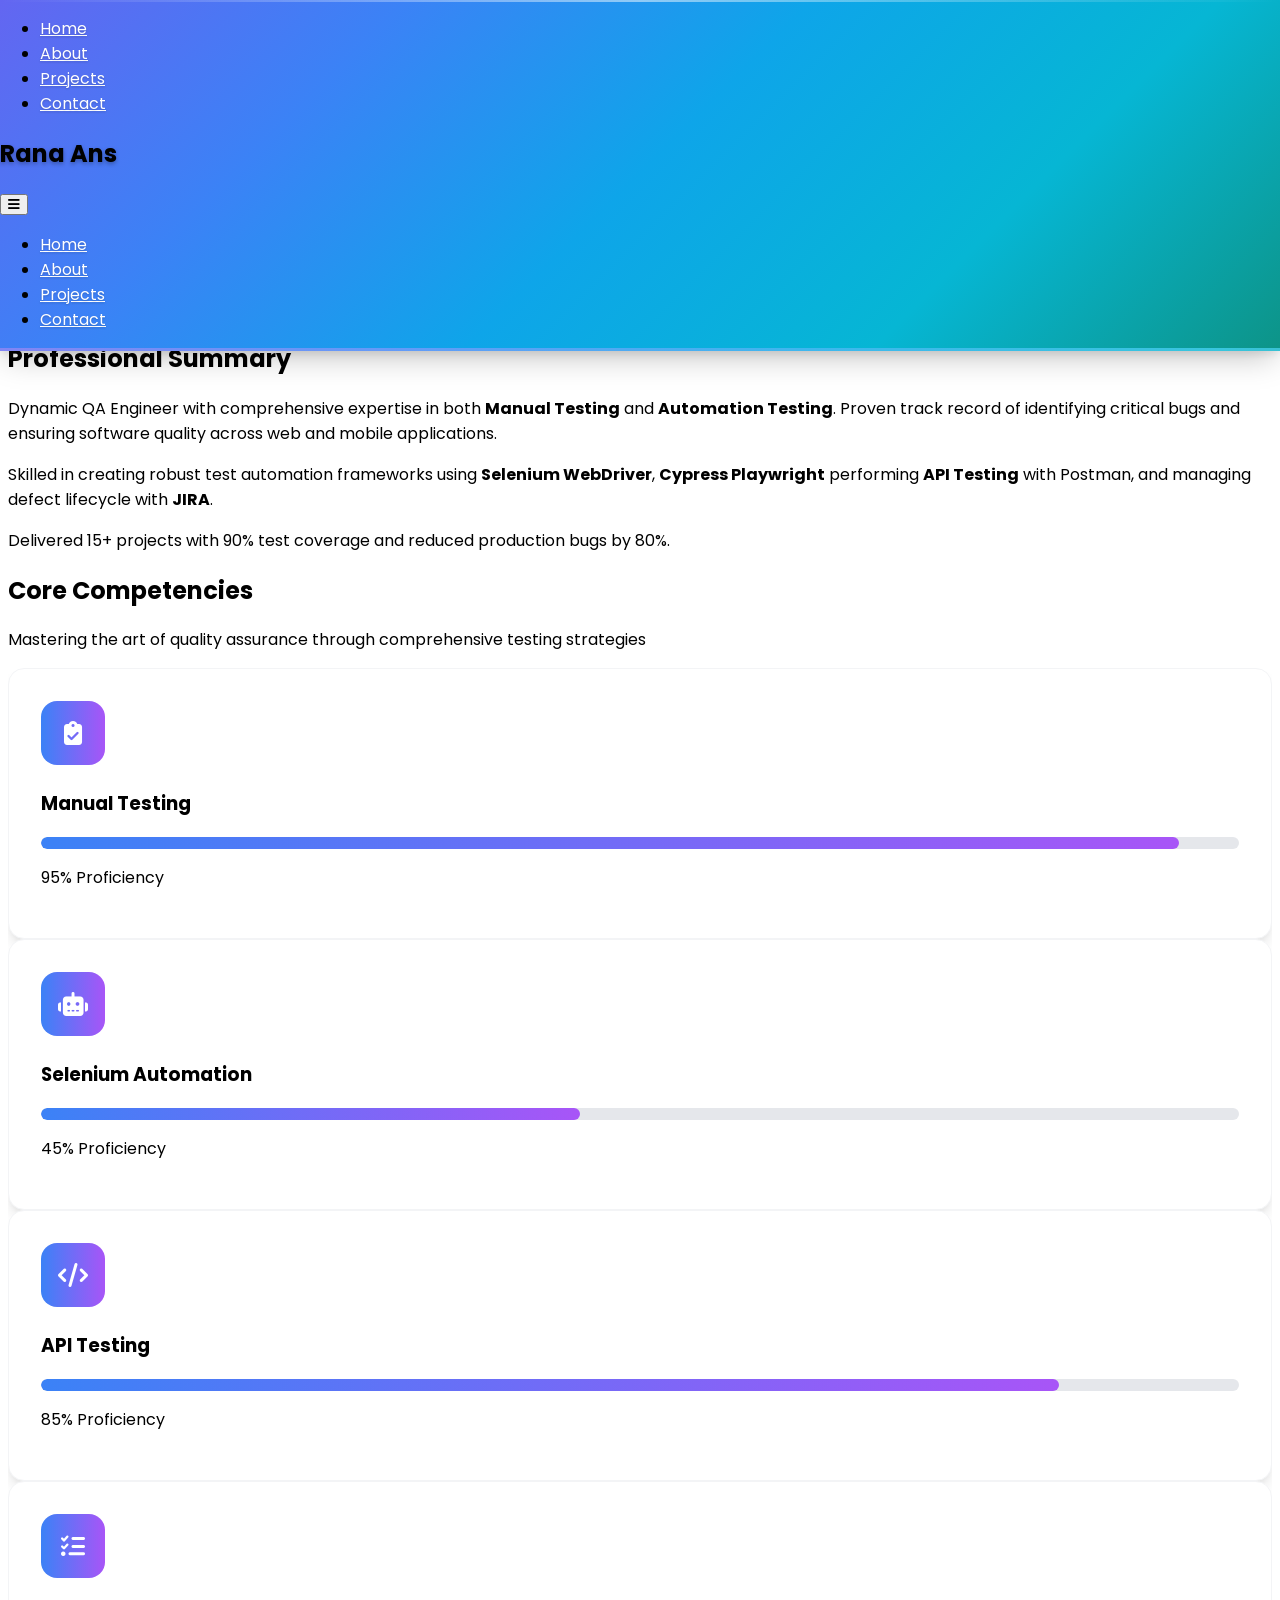
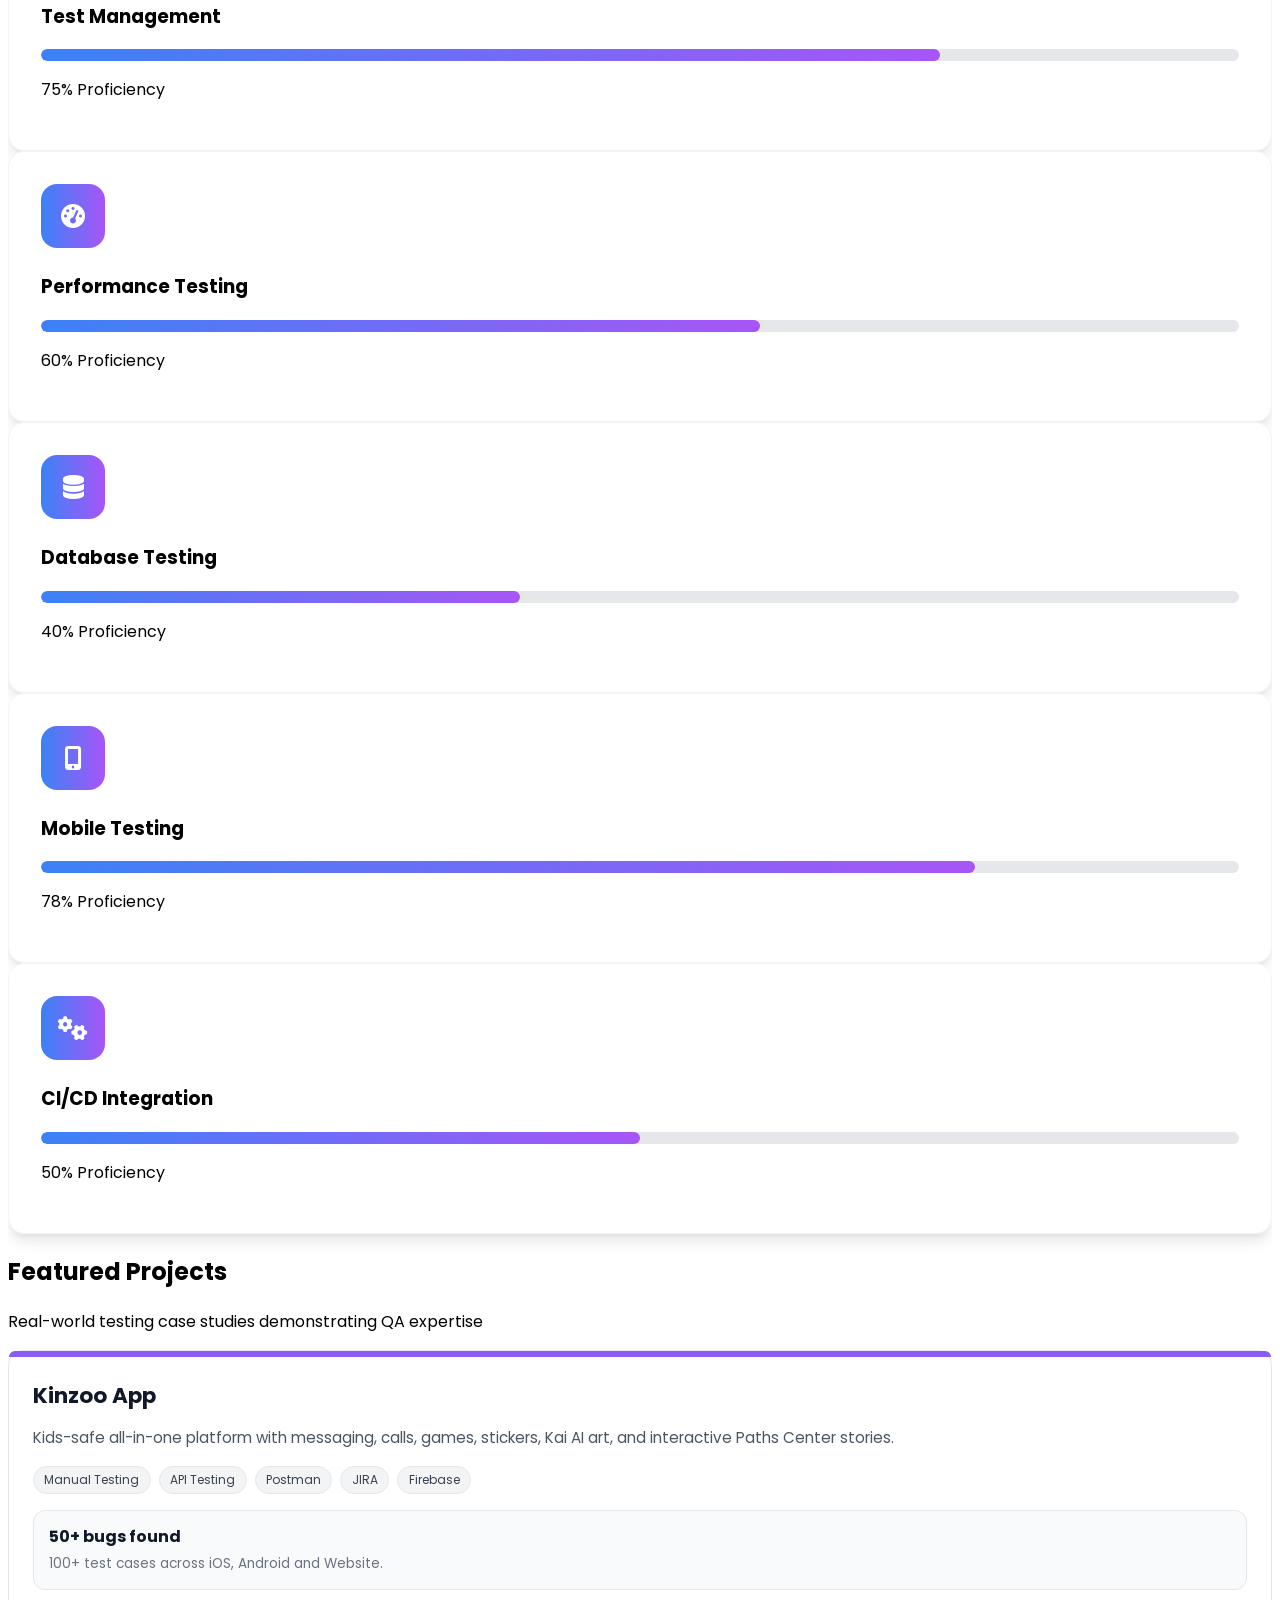
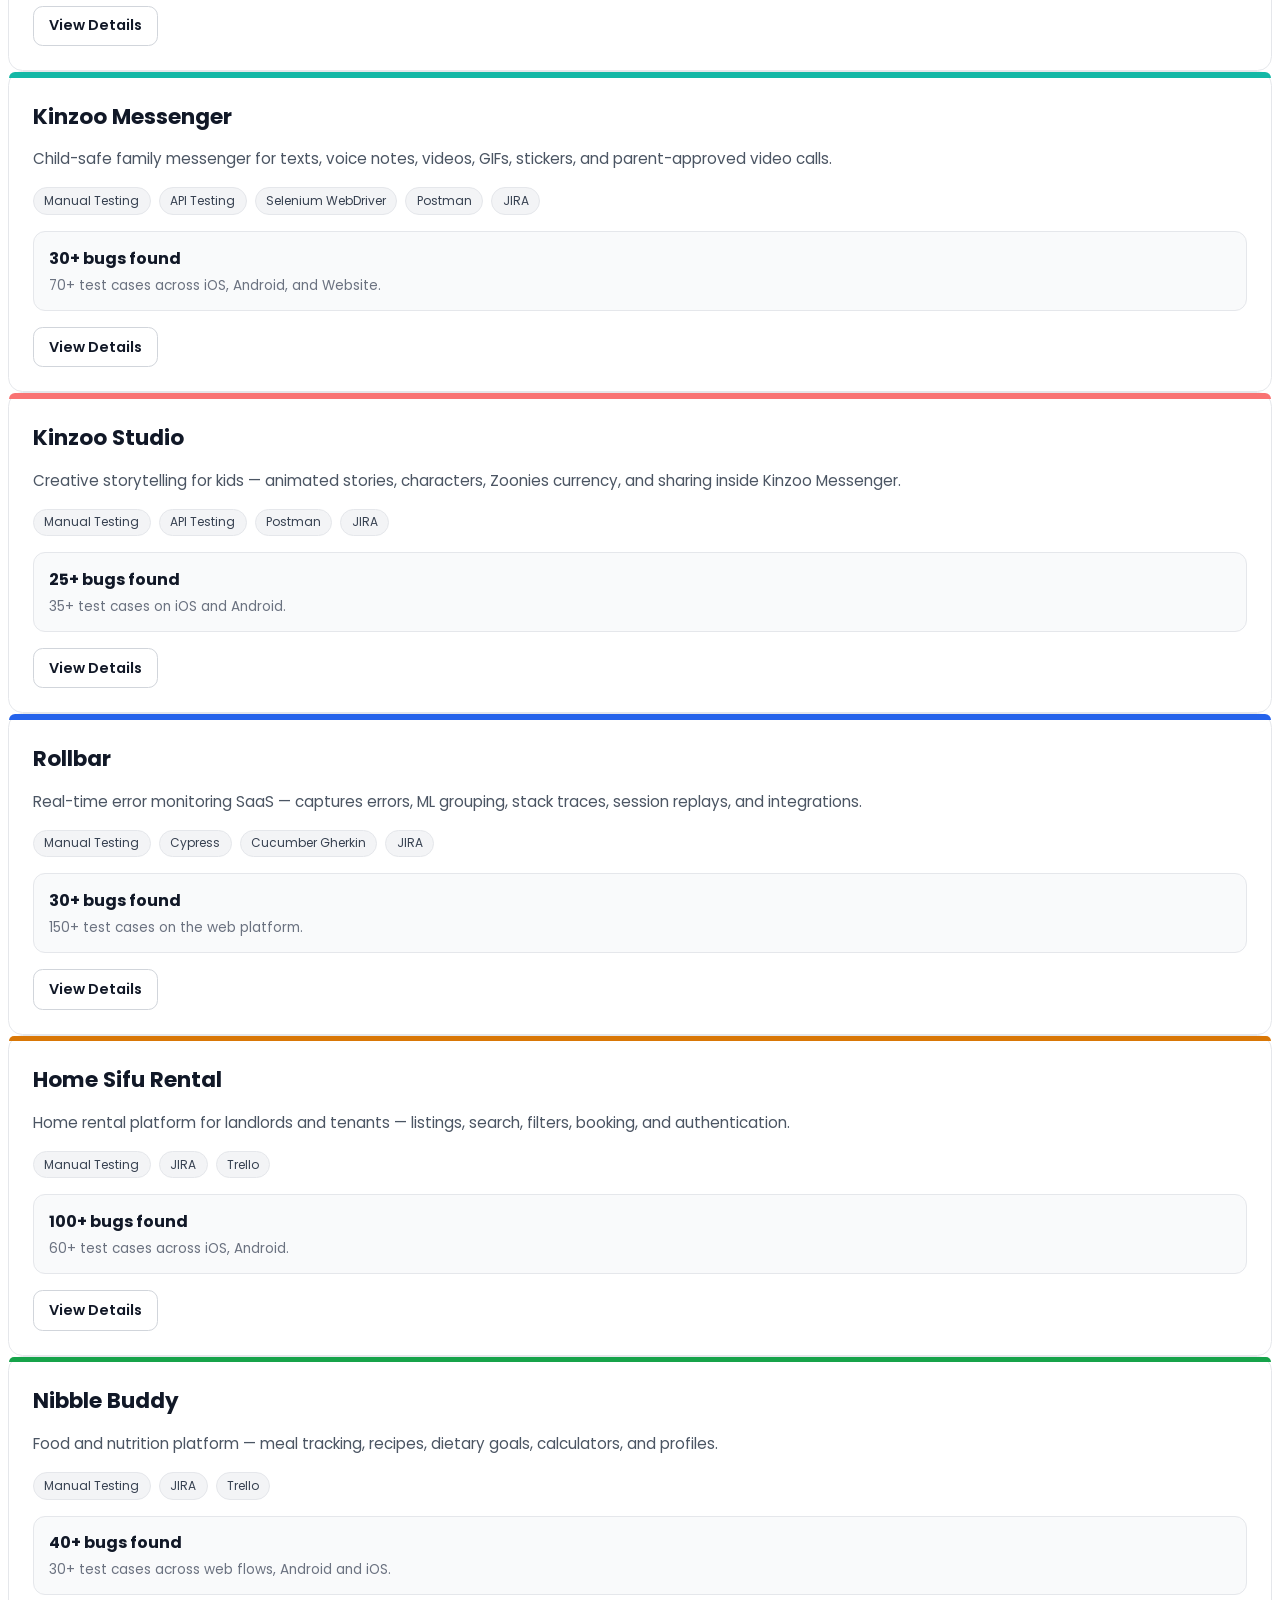
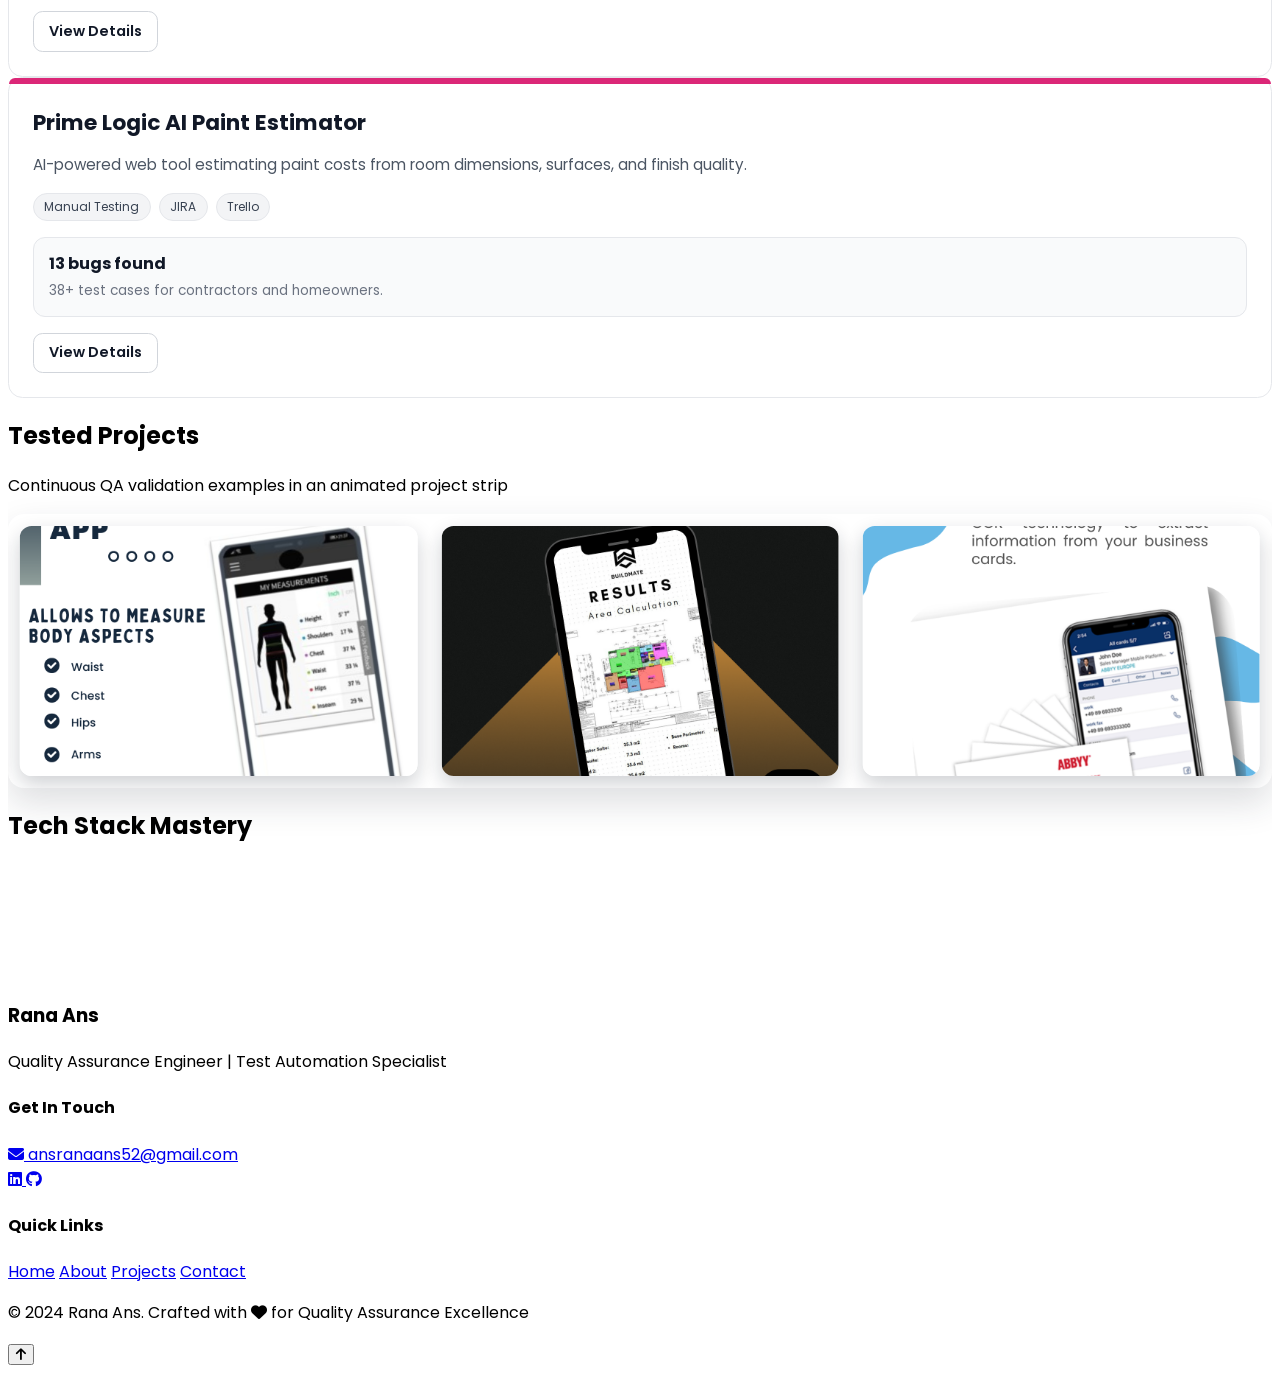
==== commit 9b4a6162: "Added new images and updated index.html file" ====
--- a/index.html
+++ b/index.html
@@ -123,13 +123,23 @@
             </div>
             <div id="tested-carousel" class="tested-carousel-wrapper" aria-label="Tested Projects carousel">
                 <div id="tested-carousel-track" class="tested-carousel-track">
-                    <div class="tested-carousel-item"><img src="assets/images/tested-project-1.jpg" alt="Tested project 1 screenshot" loading="lazy"></div>
-                    <div class="tested-carousel-item"><img src="assets/images/tested-project-2.jpg" alt="Tested project 2 screenshot" loading="lazy"></div>
-                    <div class="tested-carousel-item"><img src="assets/images/tested-project-3.jpg" alt="Tested project 3 screenshot" loading="lazy"></div>
-                    <div class="tested-carousel-item"><img src="assets/images/tested-project-4.jpg" alt="Tested project 4 screenshot" loading="lazy"></div>
-                    <div class="tested-carousel-item"><img src="assets/images/tested-project-5.jpg" alt="Tested project 5 screenshot" loading="lazy"></div>
+                    <div class="tested-carousel-item"><img src="assets/images/tested-project-1.png" alt="Tested project 1 screenshot" loading="lazy"></div>
+                    <div class="tested-carousel-item"><img src="assets/images/tested-project-2.png" alt="Tested project 2 screenshot" loading="lazy"></div>
+                    <div class="tested-carousel-item"><img src="assets/images/tested-project-3.png" alt="Tested project 3 screenshot" loading="lazy"></div>
+                    <div class="tested-carousel-item"><img src="assets/images/tested-project-4.png" alt="Tested project 4 screenshot" loading="lazy"></div>
+                    <div class="tested-carousel-item"><img src="assets/images/tested-project-5.png" alt="Tested project 5 screenshot" loading="lazy"></div>
                     <div class="tested-carousel-item"><img src="assets/images/tested-project-6.jpg" alt="Tested project 6 screenshot" loading="lazy"></div>
-                    <div class="tested-carousel-item"><img src="assets/images/tested-project-7.jpg" alt="Tested project 7 screenshot" loading="lazy"></div>
+                    <div class="tested-carousel-item"><img src="assets/images/tested-project-7.png" alt="Tested project 7 screenshot" loading="lazy"></div>
+                    <div class="tested-carousel-item"><img src="assets/images/tested-project-8.png" alt="Tested project 8 screenshot" loading="lazy"></div>
+                    <div class="tested-carousel-item"><img src="assets/images/tested-project-9.png" alt="Tested project 9 screenshot" loading="lazy"></div>
+                    <div class="tested-carousel-item"><img src="assets/images/tested-project-10.png" alt="Tested project 10 screenshot" loading="lazy"></div>
+                    <div class="tested-carousel-item"><img src="assets/images/tested-project-11.png" alt="Tested project 11 screenshot" loading="lazy"></div>
+                    <div class="tested-carousel-item"><img src="assets/images/tested-project-12.png" alt="Tested project 12 screenshot" loading="lazy"></div>
+                    <div class="tested-carousel-item"><img src="assets/images/tested-project-13.png" alt="Tested project 13 screenshot" loading="lazy"></div>
+                    <div class="tested-carousel-item"><img src="assets/images/tested-project-14.png" alt="Tested project 14 screenshot" loading="lazy"></div>
+                    <div class="tested-carousel-item"><img src="assets/images/tested-project-15.png" alt="Tested project 15 screenshot" loading="lazy"></div>
+                    <div class="tested-carousel-item"><img src="assets/images/tested-project-16.jpg" alt="Tested project 16 screenshot" loading="lazy"></div>
+
                 </div>
             </div>
         </div>
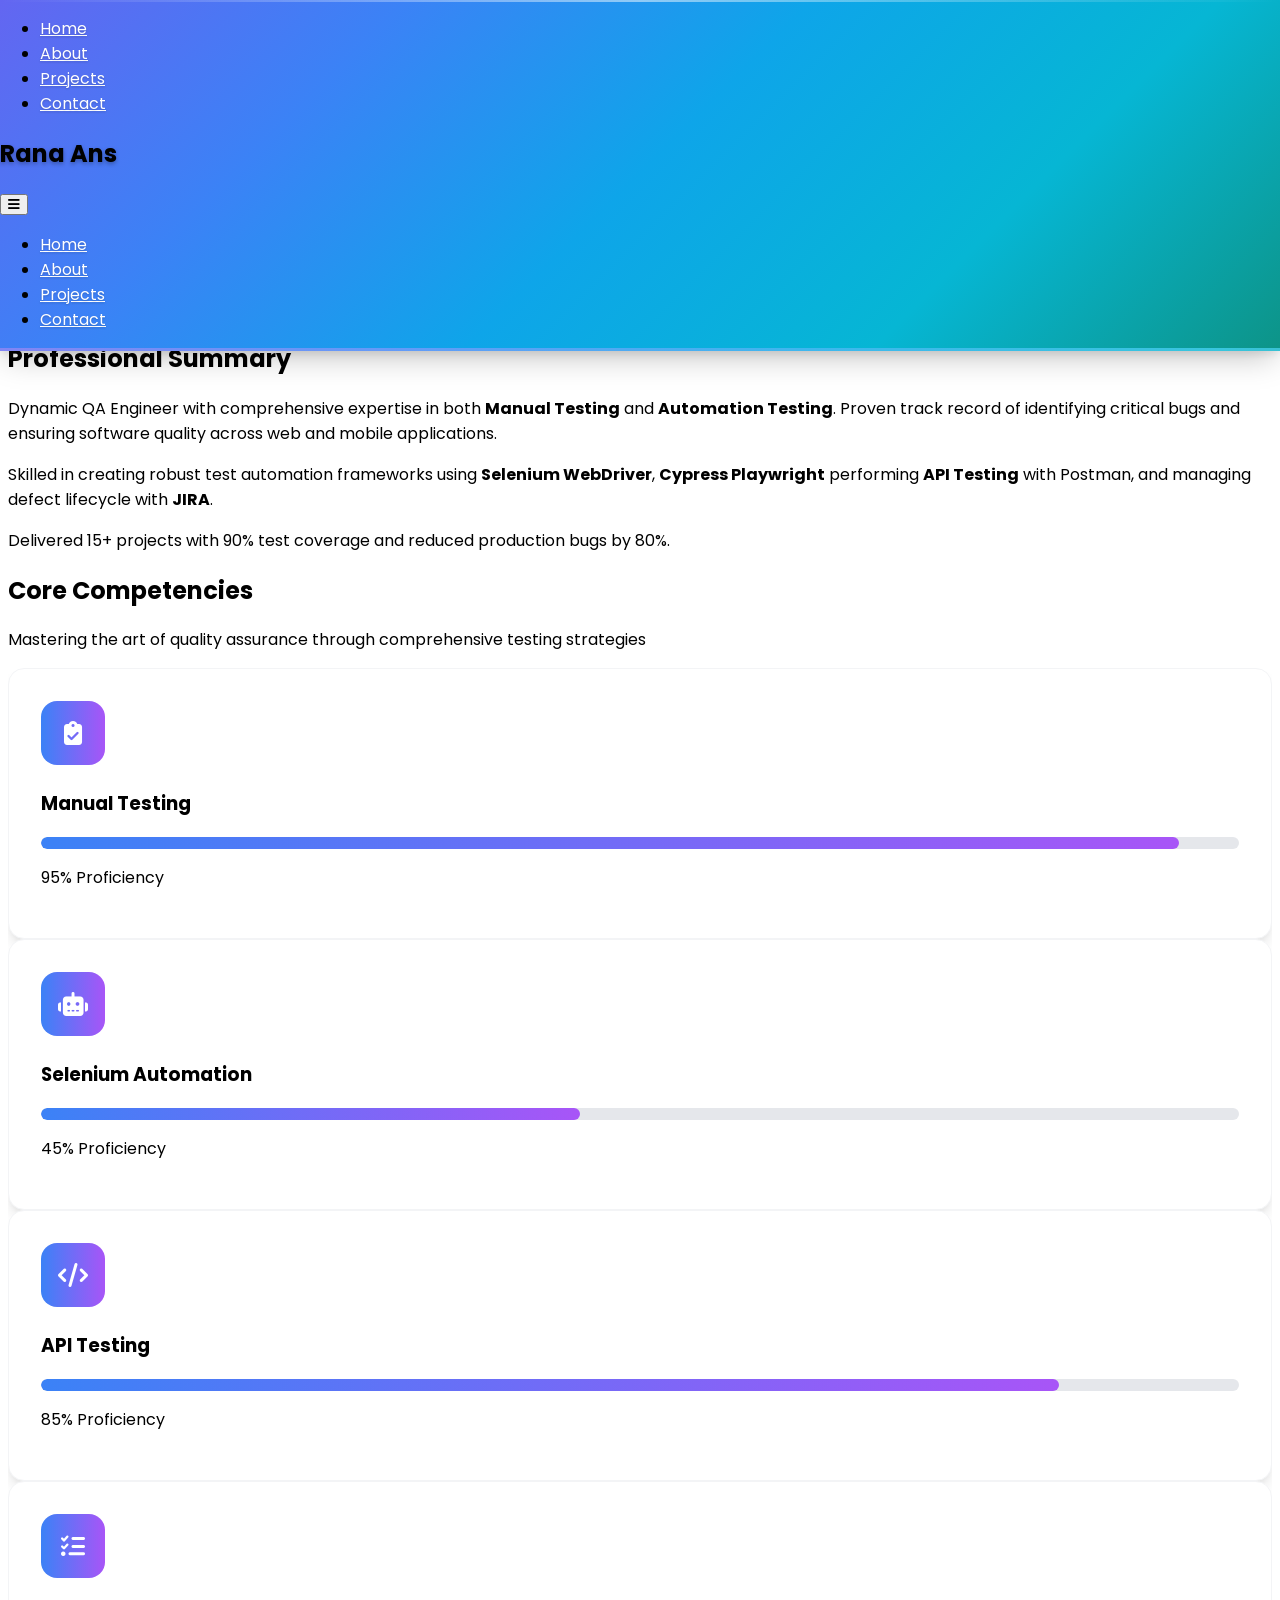
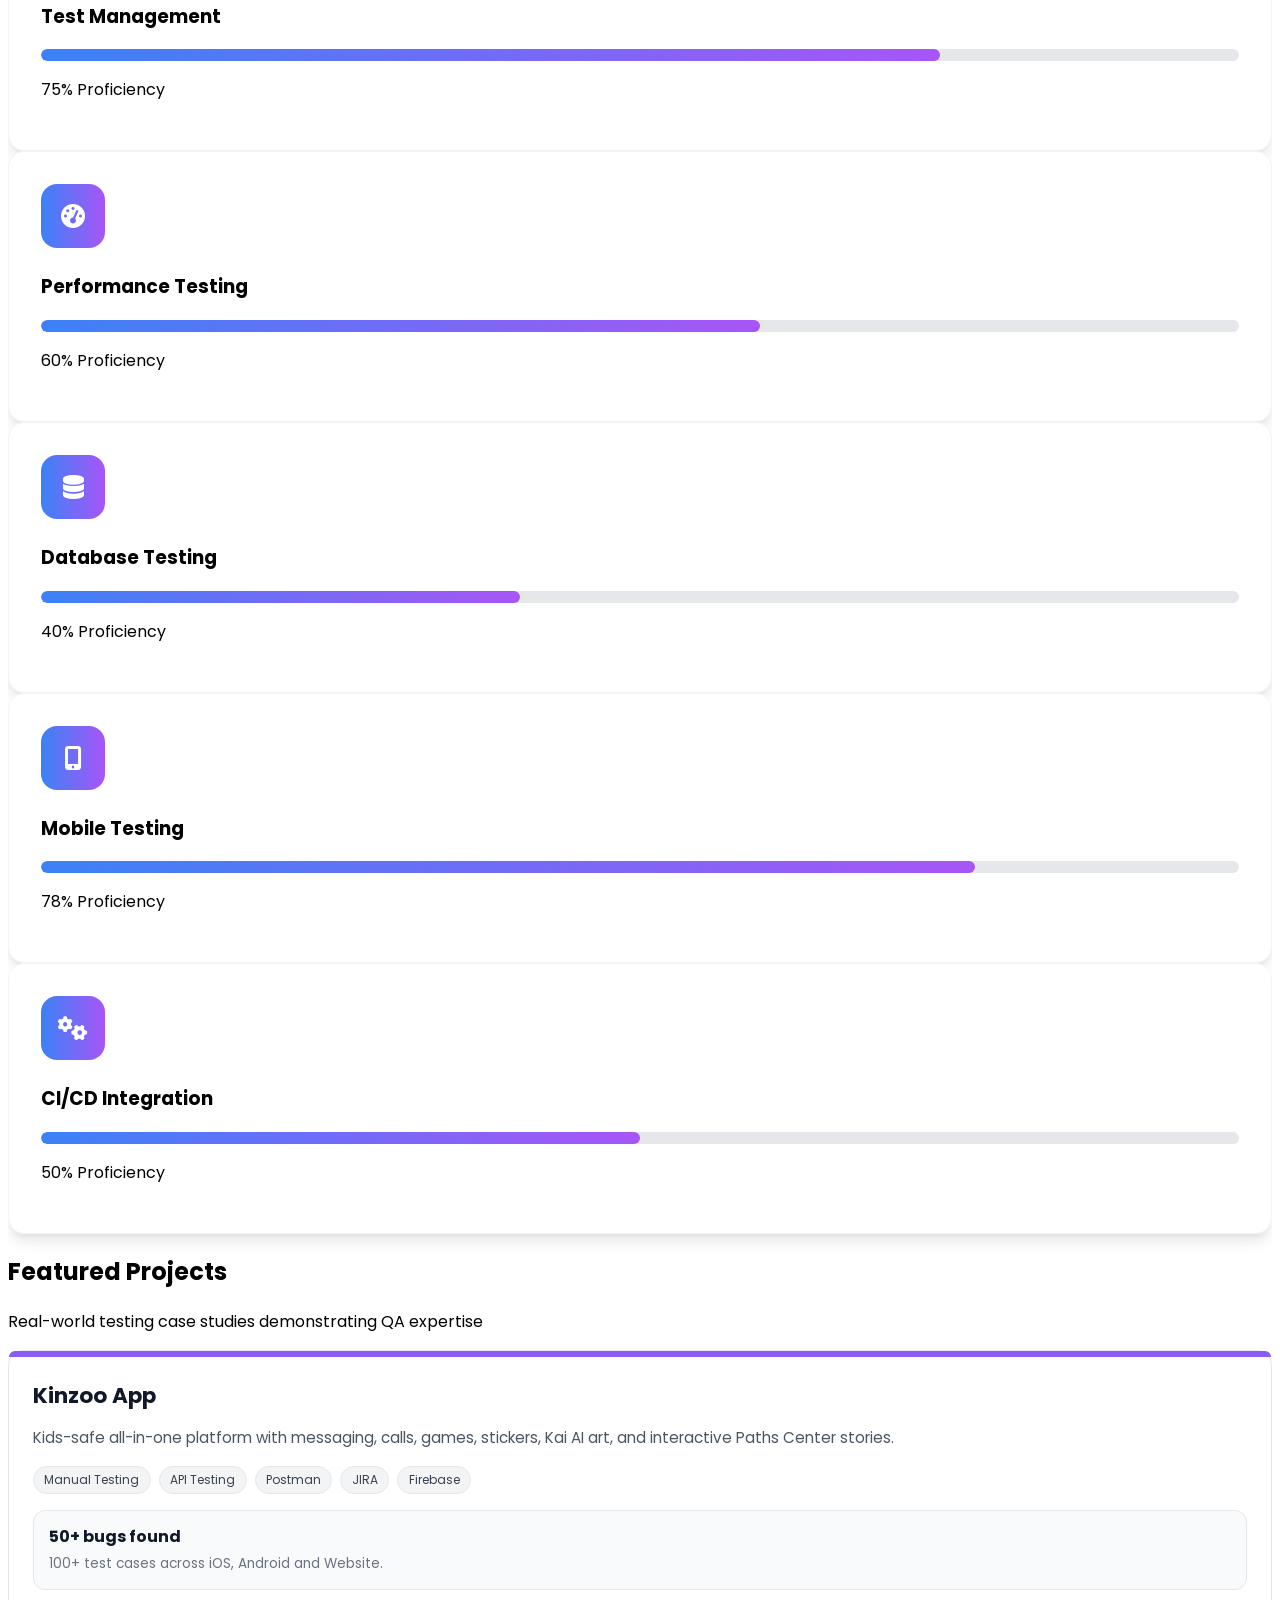
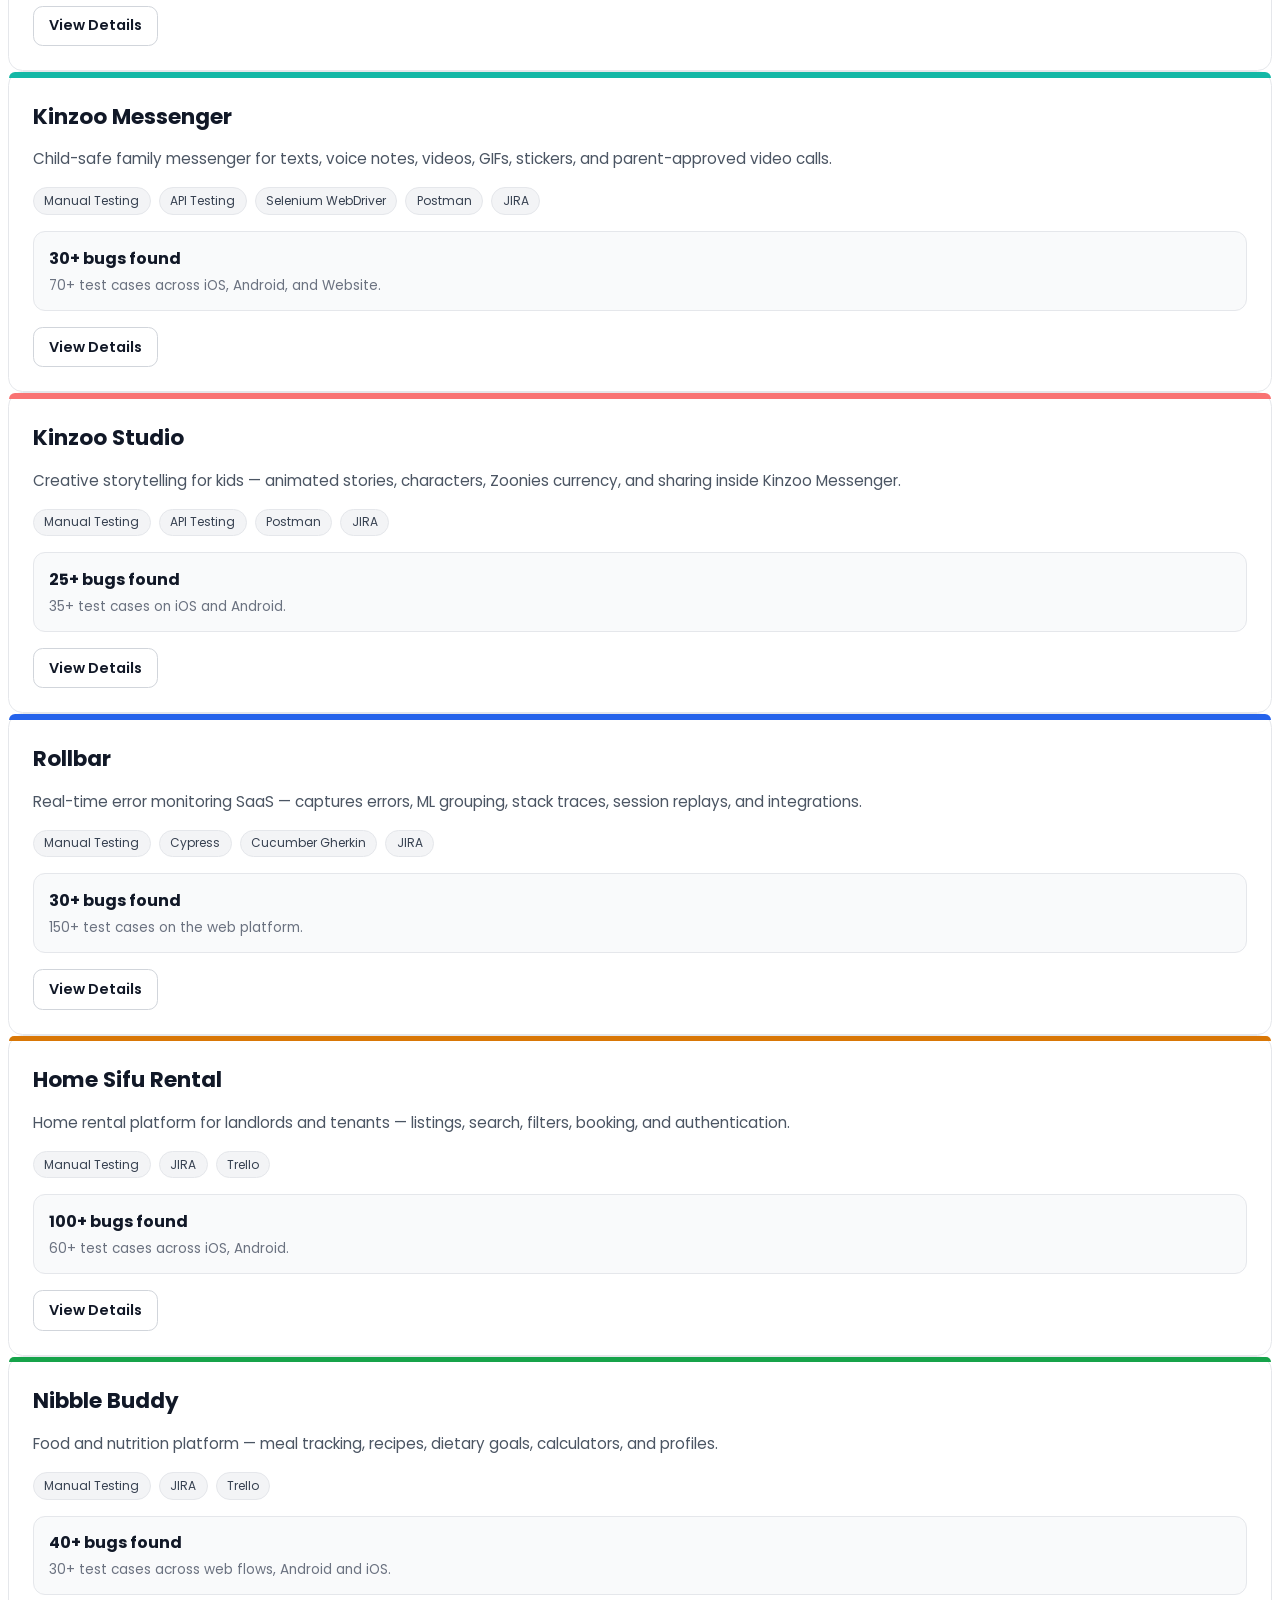
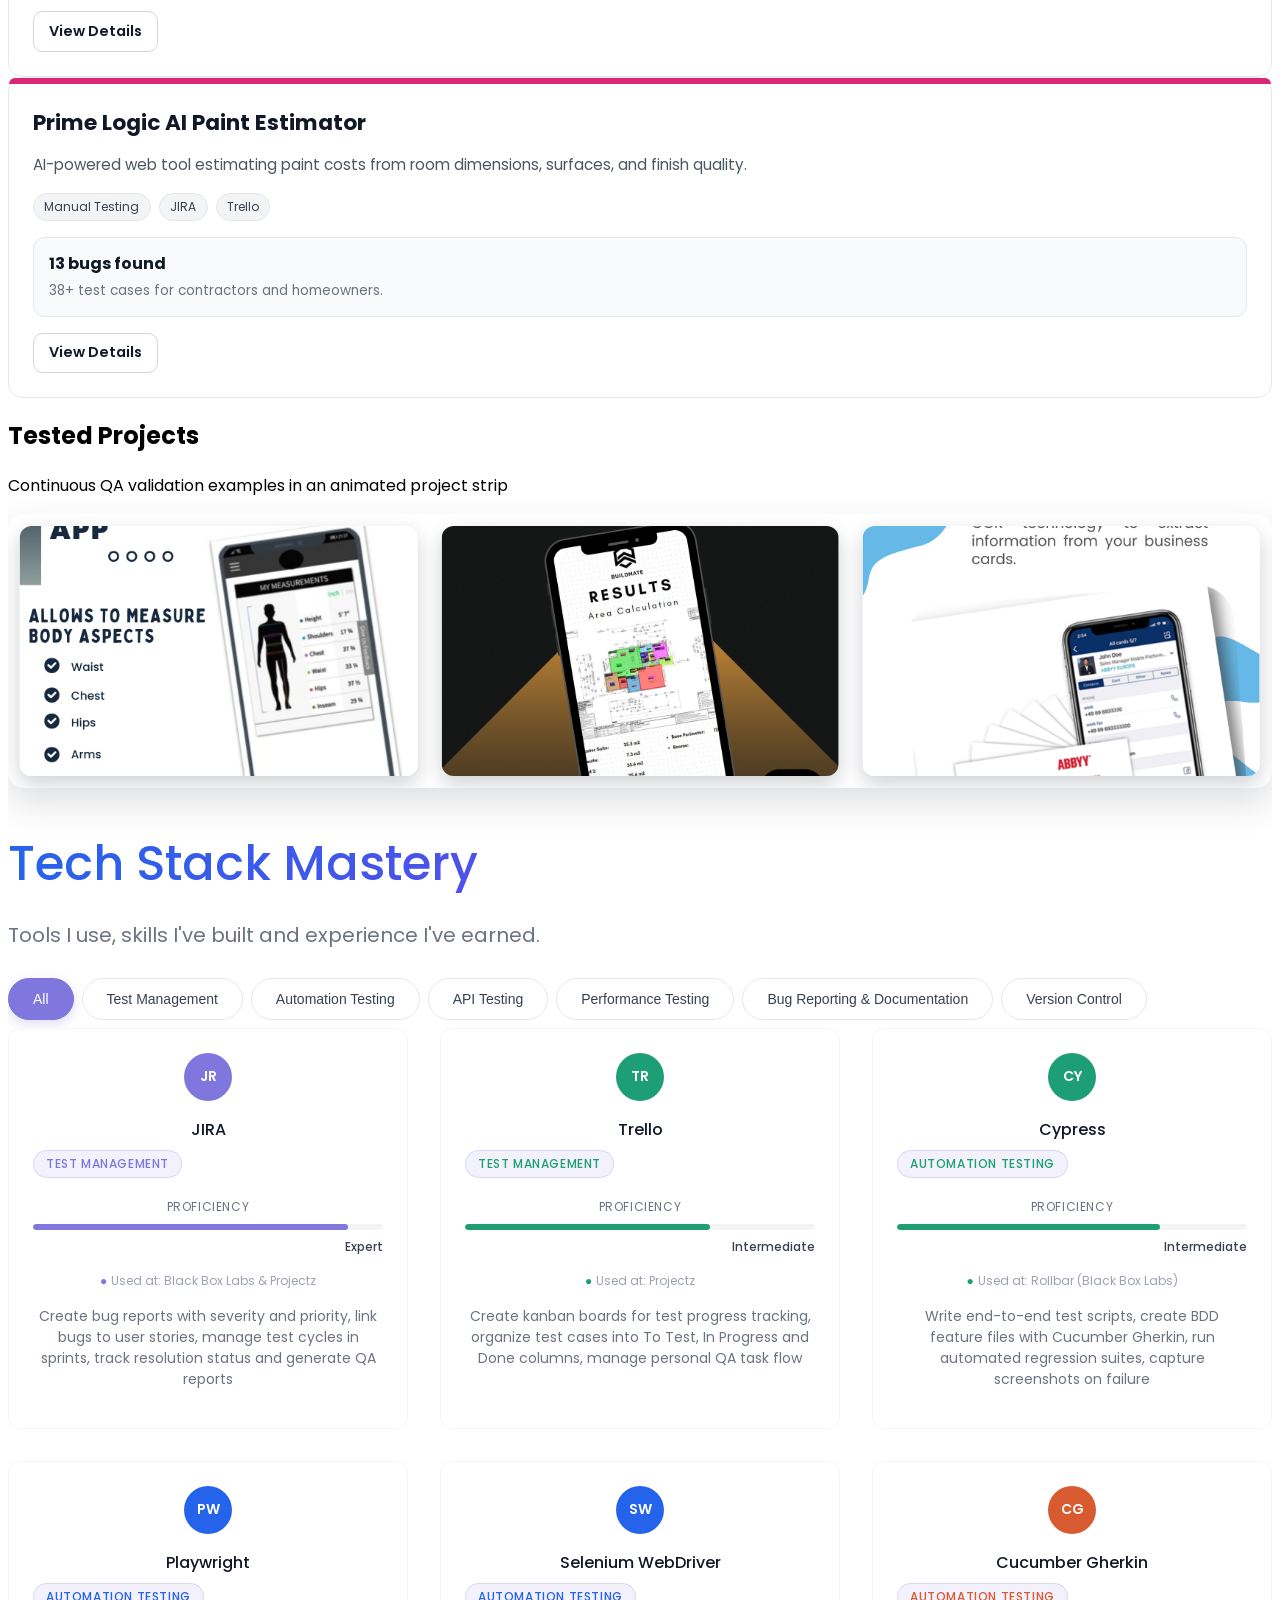
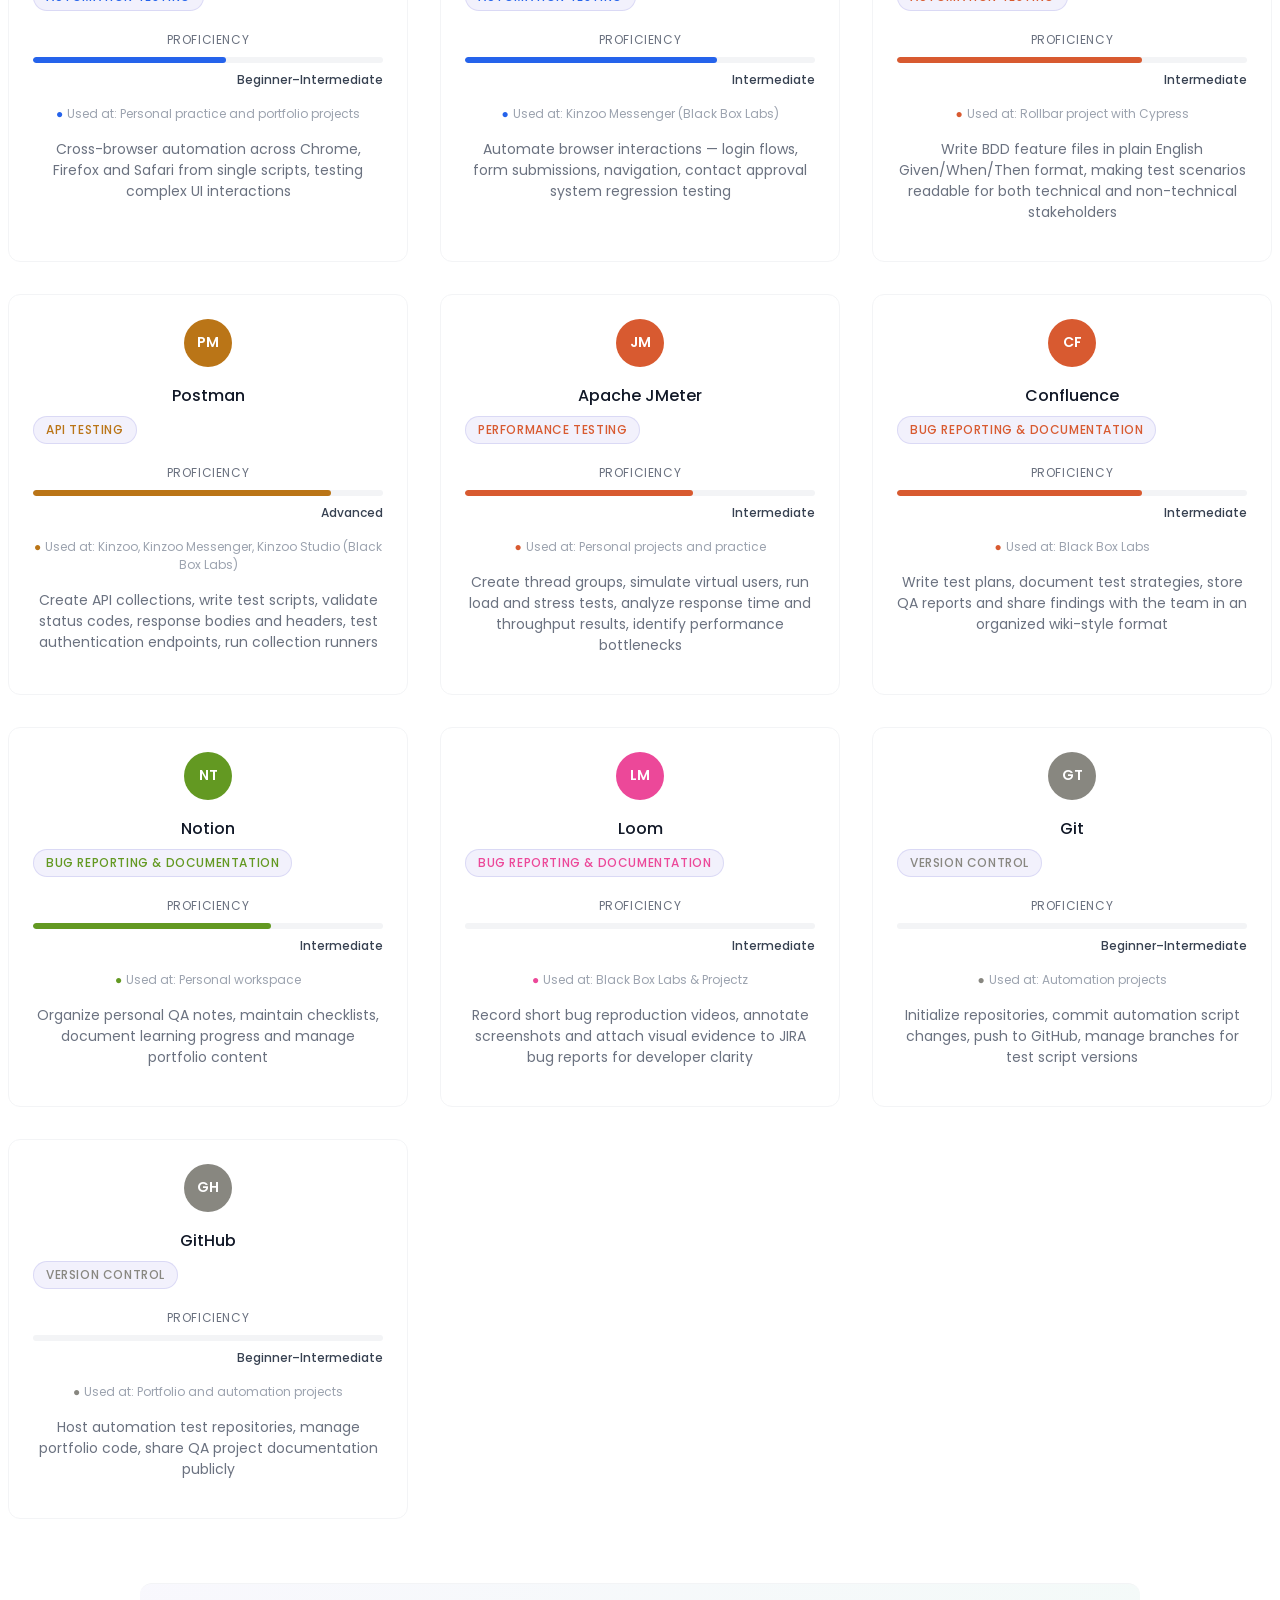
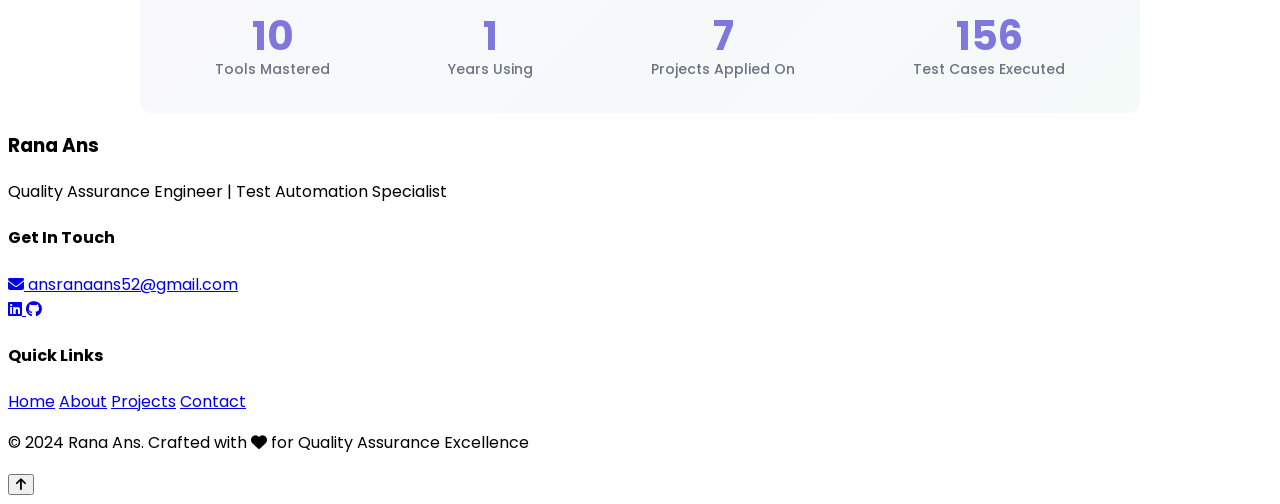
==== commit ca66dfee: "Added new file teck-stack.js and added teck-stack.css and also added index html" ====
--- a/index.html
+++ b/index.html
@@ -146,13 +146,33 @@
     </section>
 
     <!-- Infinite Scroll Tech Stack -->
-    <section id="tech-stack" class="py-24 bg-gradient-to-r from-indigo-600 via-purple-600 to-blue-600 relative overflow-hidden">
-        <div class="container mx-auto px-6 lg:px-12">
-            <h2 class="text-4xl md:text-5xl font-black text-white text-center mb-20">
-                Tech Stack Mastery
-            </h2>
-            <div id="infinite-scroll" class="overflow-hidden">
-                <!-- Populated by JS -->
+<section id="tech-stack" class="py-32 bg-white">
+        <div class="container mx-auto px-6 lg:px-12">
+            <div class="text-center mb-24">
+                <h2 class="section-heading">Tech Stack Mastery</h2>
+                <p class="section-subtitle">Tools I use, skills I've built and experience I've earned.</p>
+            </div>
+            <div id="techStackApp">
+                <div id="tech-tabs" class="tabs-container mb-16"></div>
+                <div id="tech-grid" class="tools-grid"></div>
+                <div class="summary-bar">
+                    <div class="summary-stat">
+                        <span id="counter-tools">0</span>
+                        <span>Tools Mastered</span>
+                    </div>
+                    <div class="summary-stat">
+                        <span id="counter-years">0</span>
+                        <span>Years Using</span>
+                    </div>
+                    <div class="summary-stat">
+                        <span id="counter-projects">0</span>
+                        <span>Projects Applied On</span>
+                    </div>
+                    <div class="summary-stat">
+                        <span id="counter-tests">0</span>
+                        <span>Test Cases Executed</span>
+                    </div>
+                </div>
             </div>
         </div>
     </section>
@@ -318,6 +338,7 @@
     <script src="CSS/JS/Components/hero.js"></script>
     <script src="CSS/JS/Components/skills.js"></script>
     <script src="CSS/JS/Components/projects.js"></script>
+    <script src="CSS/JS/Components/tech-stack.js"></script>
     <script src="CSS/JS/main.js"></script>
 </body>
-</html>+</html>
--- a/CSS/styles.css
+++ b/CSS/styles.css
@@ -1472,6 +1472,333 @@
     }
 }
 
+/* Tech Stack Mastery Styles */
+
+/* Section Entry Animations */
+@keyframes sectionSlideUp {
+    from {
+        opacity: 0;
+        transform: translateY(40px);
+    }
+    to {
+        opacity: 1;
+        transform: translateY(0);
+    }
+}
+
+#tech-stack {
+    background-image: linear-gradient(rgba(255,255,255,0.9), rgba(255,255,255,0.9)), url('data:image/svg+xml,<svg xmlns=\\"http://www.w3.org/2000/svg\\" viewBox=\\"0 0 100 100\\"><defs><pattern id=\\"grain\\" width=\\"100\\" height=\\"100\\" patternUnits=\\"userSpaceOnUse\\"><circle cx=\\"25\\" cy=\\"25\\" r=\\"1\\" fill=\\"%23f3f4f6\\"/><circle cx=\\"75\\" cy=\\"75\\" r=\\"0.5\\" fill=\\"%23f9fafb\\"/><circle cx=\\"50\\" cy=\\"10\\" r=\\"0.8\\" fill=\\"%23e5e7eb\\"/></pattern></defs><rect width=\\"100\\" height=\\"100\\" fill=\\"url(%23grain)\\"/></svg>');
+    background-size: cover, 100px 100px;
+    animation: sectionSlideUp 0.8s ease-out;
+}
+
+.section-heading {
+    font-size: 3rem;
+    font-weight: 500;
+    background: linear-gradient(to right, #2563eb, #9333ea);
+    -webkit-background-clip: text;
+    -webkit-text-fill-color: transparent;
+    background-clip: text;
+    margin-bottom: 1rem;
+    position: relative;
+}
+
+.section-heading::after {
+    content: '';
+    position: absolute;
+    bottom: -0.5rem;
+    left: 50%;
+    transform: translateX(-50%);
+    width: 0;
+    height: 2px;
+    background: linear-gradient(to right, #2563eb, #9333ea);
+    transition: width 0.5s ease-out;
+}
+
+#tech-stack.animate .section-heading::after {
+    width: 8rem;
+}
+
+.section-subtitle {
+    font-size: 1.25rem;
+    color: #6b7280;
+    font-weight: 400;
+}
+
+/* Tabs */
+.tabs-container {
+    display: flex;
+    overflow-x: auto;
+    scrollbar-width: none;
+    -ms-overflow-style: none;
+    padding: 0.5rem 0;
+    gap: 0.5rem;
+    scroll-snap-type: x mandatory;
+}
+
+.tabs-container::-webkit-scrollbar {
+    display: none;
+}
+
+.tab-btn {
+    flex: 0 0 auto;
+    padding: 0.75rem 1.5rem;
+    border: 1px solid #e5e7eb;
+    background: white;
+    border-radius: 9999px;
+    font-size: 0.875rem;
+    font-weight: 500;
+    color: #374151;
+    white-space: nowrap;
+    cursor: pointer;
+    transition: all 0.25s ease;
+    scroll-snap-align: start;
+}
+
+.tab-btn:hover {
+    border-color: #d1d5db;
+}
+
+.tab-btn.active {
+    background: var(--accent-color, #7F77DD);
+    color: white;
+    border-color: var(--accent-color, #7F77DD);
+    box-shadow: 0 4px 12px rgba(127, 119, 221, 0.25);
+}
+
+/* Tool Cards Grid */
+.tools-grid {
+    display: grid;
+    grid-template-columns: repeat(auto-fit, minmax(350px, 1fr));
+    gap: 2rem;
+    max-width: 1400px;
+    margin: 0 auto 4rem;
+}
+
+@media (max-width: 1024px) {
+    .tools-grid {
+        grid-template-columns: repeat(auto-fit, minmax(300px, 1fr));
+        gap: 1.5rem;
+    }
+}
+
+@media (max-width: 768px) {
+    .tools-grid {
+        grid-template-columns: 1fr;
+        gap: 1.5rem;
+    }
+}
+
+.tool-card {
+    background: white;
+    border: 0.5px solid #f3f4f6;
+    border-radius: 12px;
+    padding: 1.5rem;
+    transition: all 0.25s ease;
+    cursor: pointer;
+}
+
+.tool-card {
+    opacity: 0;
+    transform: scale(0.9);
+    transition: all 0.25s cubic-bezier(0.25, 0.46, 0.45, 0.94);
+}
+
+.tool-card.visible {
+    opacity: 1;
+    transform: scale(1);
+}
+
+.tool-card:hover {
+    border-color: var(--accent-color);
+    background: rgba(127, 119, 221, 0.02);
+    transform: translateY(-4px);
+}
+
+.tool-icon {
+    width: 3rem;
+    height: 3rem;
+    border-radius: 50%;
+    background: var(--accent-color);
+    color: white;
+    display: flex;
+    align-items: center;
+    justify-content: center;
+    font-size: 0.875rem;
+    font-weight: 600;
+    margin: 0 auto 1rem;
+    position: relative;
+    overflow: hidden;
+}
+
+.tool-icon::before {
+    content: '';
+    position: absolute;
+    top: 50%;
+    left: 50%;
+    width: 0;
+    height: 0;
+    border-radius: 50%;
+    background: rgba(255,255,255,0.3);
+    transform: translate(-50%, -50%) scale(0);
+    transition: all 0.3s ease;
+}
+
+.tool-card:hover .tool-icon::before {
+    animation: ripple 1.5s infinite;
+}
+
+@keyframes ripple {
+    0% { width: 0; height: 0; opacity: 1; }
+    100% { width: 200%; height: 200%; opacity: 0; }
+}
+
+.tool-name {
+    font-size: 1rem;
+    font-weight: 500;
+    color: #111827;
+    text-align: center;
+    margin-bottom: 0.5rem;
+}
+
+.category-badge {
+    display: inline-block;
+    background: rgba(127, 119, 221, 0.1);
+    color: var(--accent-color);
+    padding: 0.25rem 0.75rem;
+    border-radius: 9999px;
+    font-size: 0.75rem;
+    font-weight: 500;
+    text-transform: uppercase;
+    letter-spacing: 0.05em;
+    margin: 0 auto 1.25rem;
+    border: 0.5px solid rgba(127, 119, 221, 0.2);
+}
+
+.proficiency-container {
+    margin-bottom: 1rem;
+}
+
+.proficiency-label {
+    font-size: 0.75rem;
+    color: #6b7280;
+    text-align: center;
+    margin-bottom: 0.5rem;
+    text-transform: uppercase;
+    letter-spacing: 0.05em;
+}
+
+.proficiency-bar {
+    background: #f3f4f6;
+    height: 6px;
+    border-radius: 3px;
+    overflow: hidden;
+}
+
+.proficiency-fill {
+    height: 100%;
+    background: var(--accent-color);
+    border-radius: 3px;
+    width: 0%;
+    transition: width 0.8s ease-out;
+}
+
+.proficiency-text {
+    font-size: 0.75rem;
+    color: #374151;
+    font-weight: 500;
+    text-align: right;
+    margin-top: 0.5rem;
+}
+
+.used-at {
+    font-size: 0.75rem;
+    color: #9ca3af;
+    text-align: center;
+    margin-bottom: 1rem;
+}
+
+.used-at::before {
+    content: '●';
+    color: var(--accent-color);
+    margin-right: 0.25rem;
+}
+
+.tool-desc {
+    font-size: 0.875rem;
+    color: #6b7280;
+    line-height: 1.5;
+    text-align: center;
+}
+
+/* Summary Bar */
+.summary-bar {
+    background: linear-gradient(135deg, rgba(127, 119, 221, 0.05) 0%, rgba(29, 158, 117, 0.05) 100%);
+    border-top: 0.5px solid #f3f4f6;
+    padding: 2rem;
+    display: flex;
+    justify-content: space-around;
+    gap: 2rem;
+    max-width: 1000px;
+    margin: 0 auto;
+    border-radius: 12px;
+}
+
+.summary-stat {
+    text-align: center;
+}
+
+.summary-stat span:first-child {
+    font-size: 2.5rem;
+    font-weight: 700;
+    color: #7F77DD;
+    display: block;
+    line-height: 1;
+}
+
+.summary-stat span:last-child {
+    font-size: 0.875rem;
+    color: #6b7280;
+    font-weight: 500;
+}
+
+/* Responsive */
+@media (max-width: 768px) {
+    .summary-bar {
+        flex-direction: column;
+        gap: 1.5rem;
+        padding: 1.5rem;
+    }
+    
+    .section-heading {
+        font-size: 2.25rem;
+    }
+    
+    .section-subtitle {
+        font-size: 1.125rem;
+    }
+    
+    .tabs-container {
+        padding: 0.25rem 0;
+    }
+    
+    .tab-btn {
+        padding: 0.625rem 1.125rem;
+        font-size: 0.8125rem;
+    }
+    
+    .tool-card {
+        padding: 1.25rem;
+    }
+}
+
+@media (prefers-reduced-motion: reduce) {
+    .tool-card, .tab-btn, .proficiency-fill, .summary-stat span {
+        transition: none !important;
+        animation: none !important;
+    }
+}
+
 /* Mobile-first fixes */
 @media (max-width: 767px) {
     body {
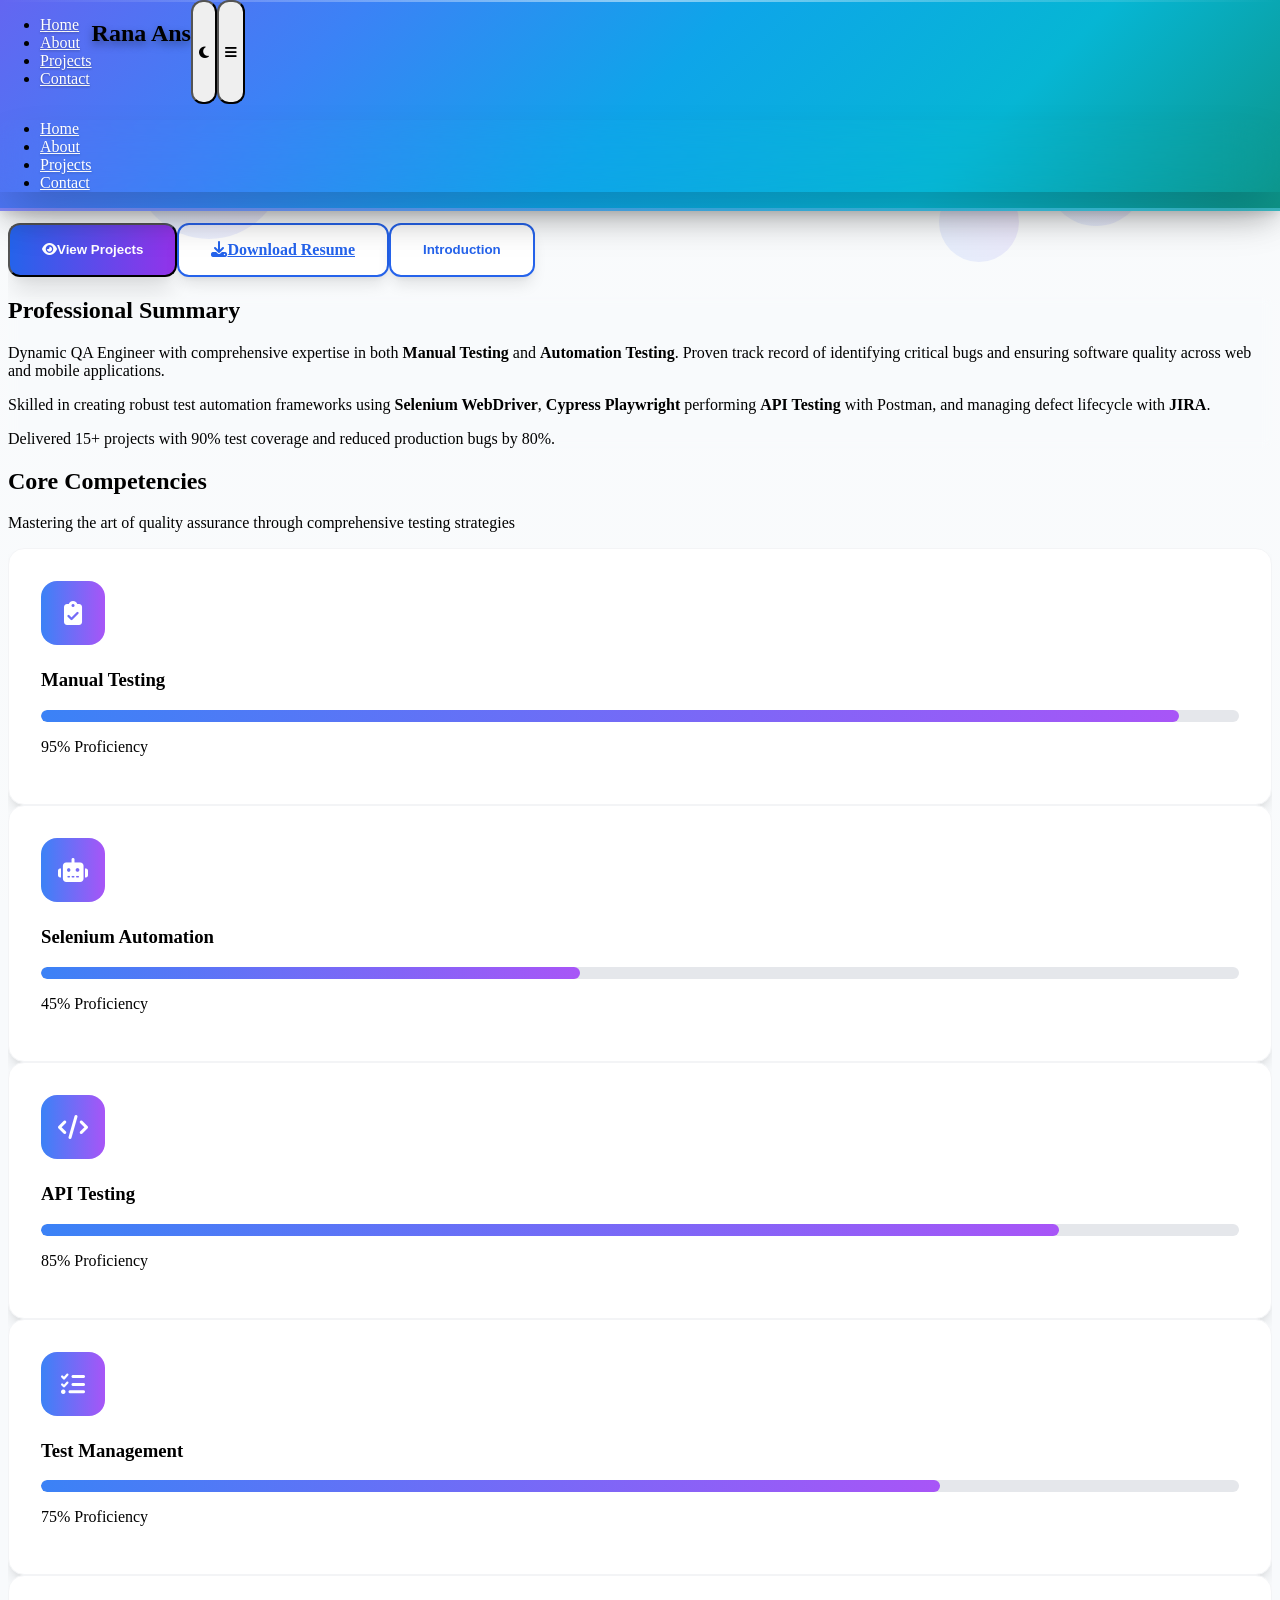
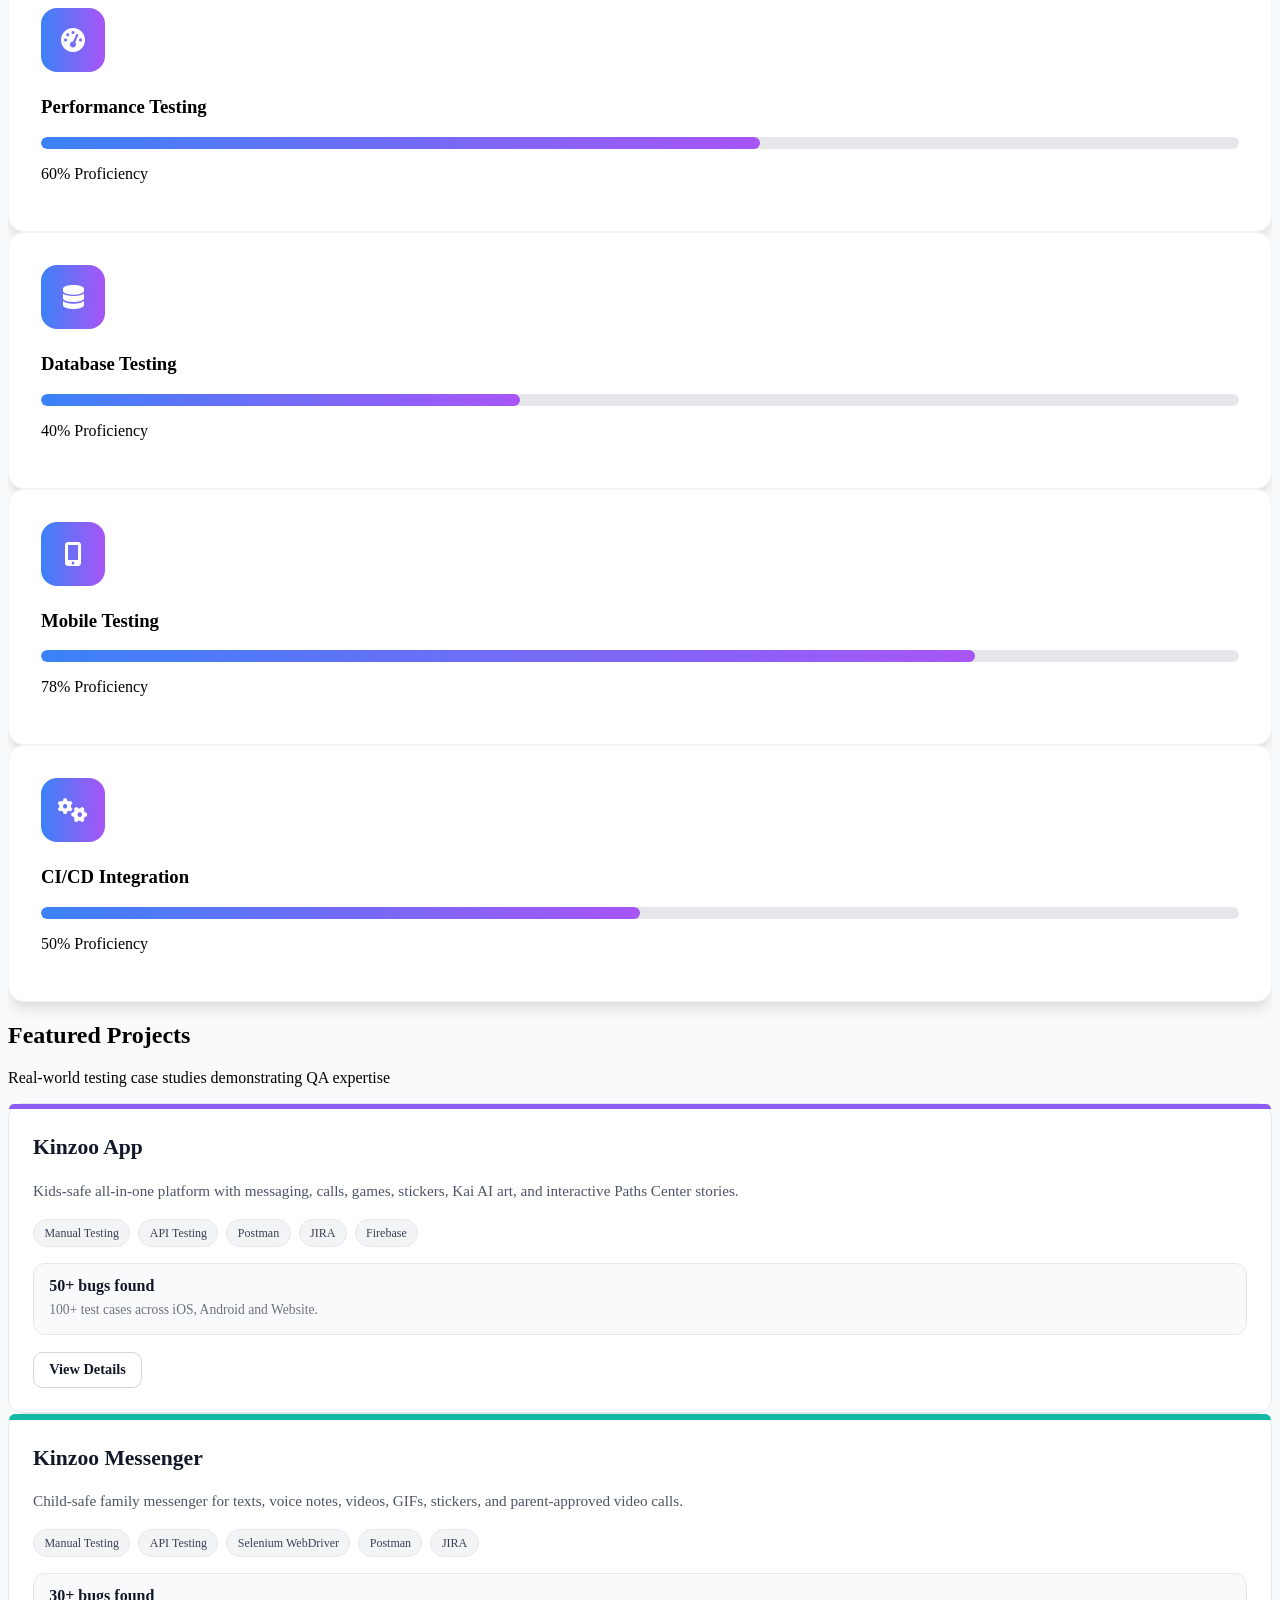
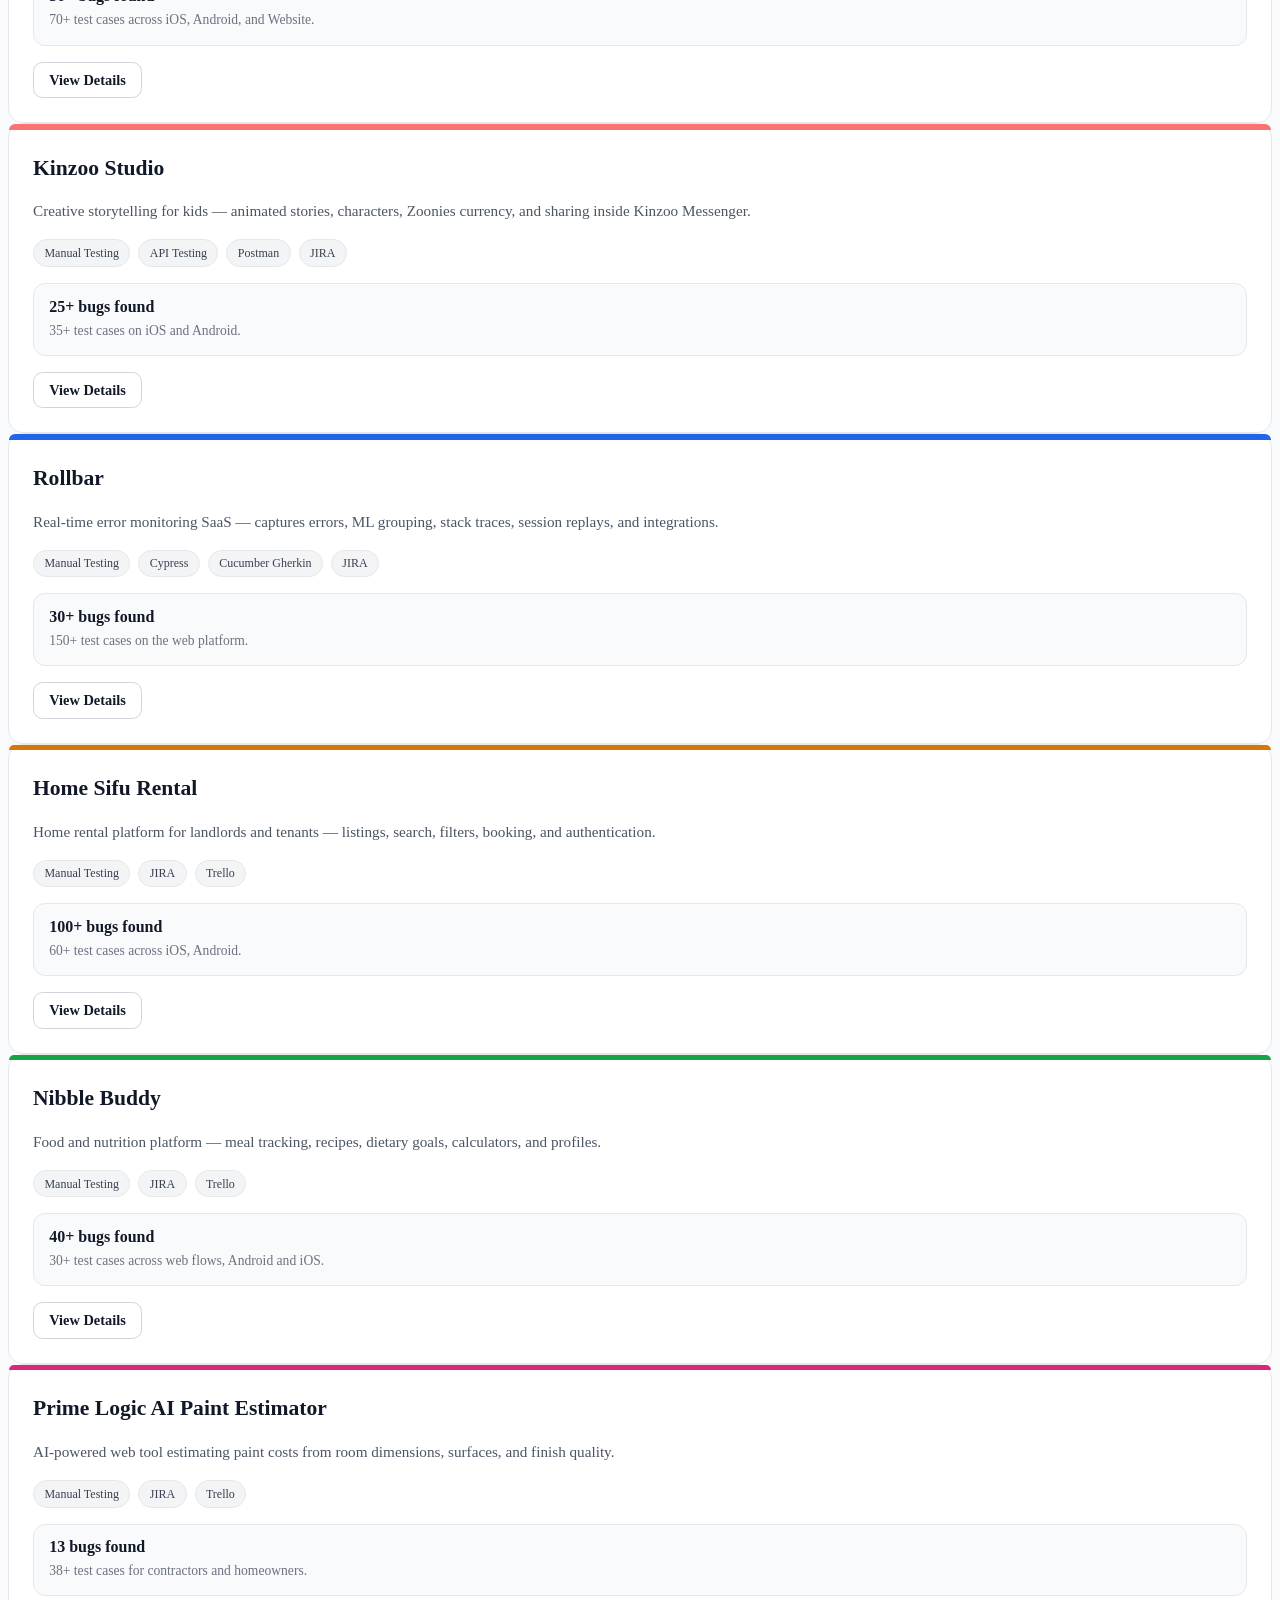
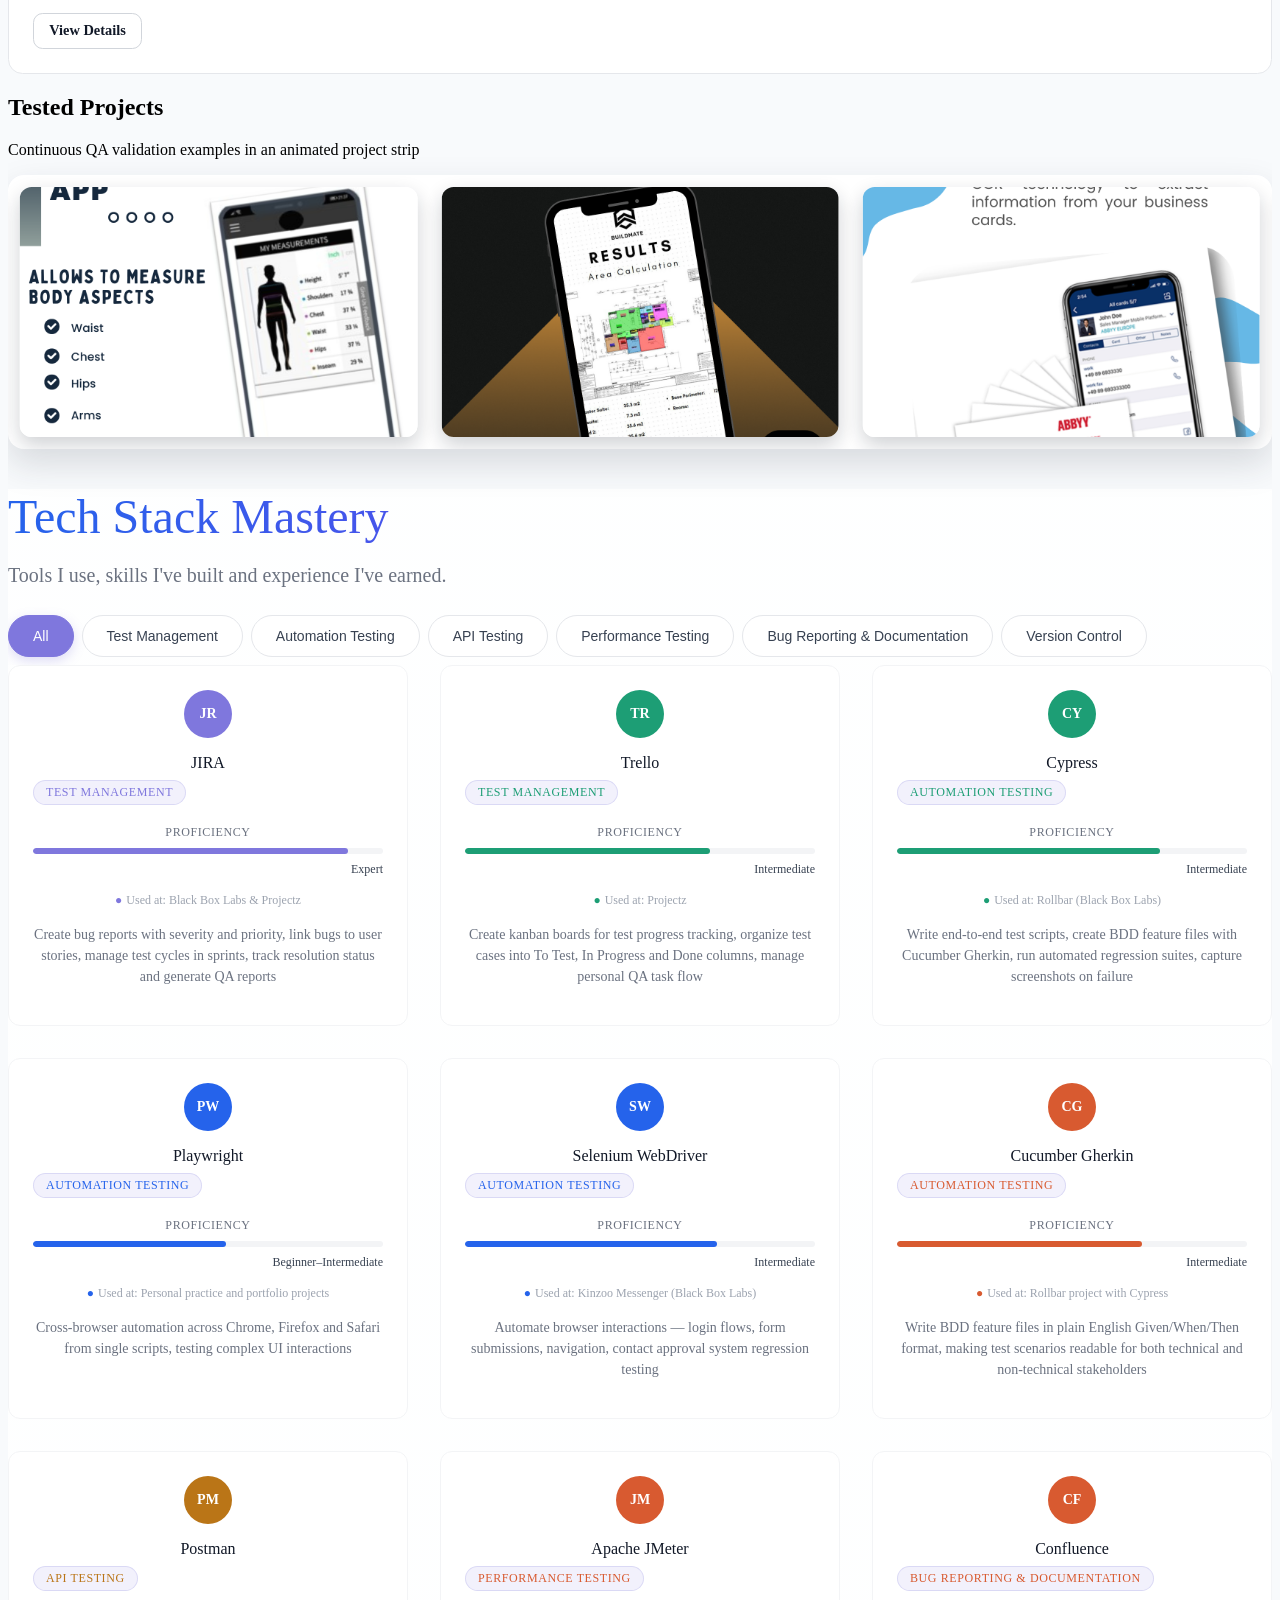
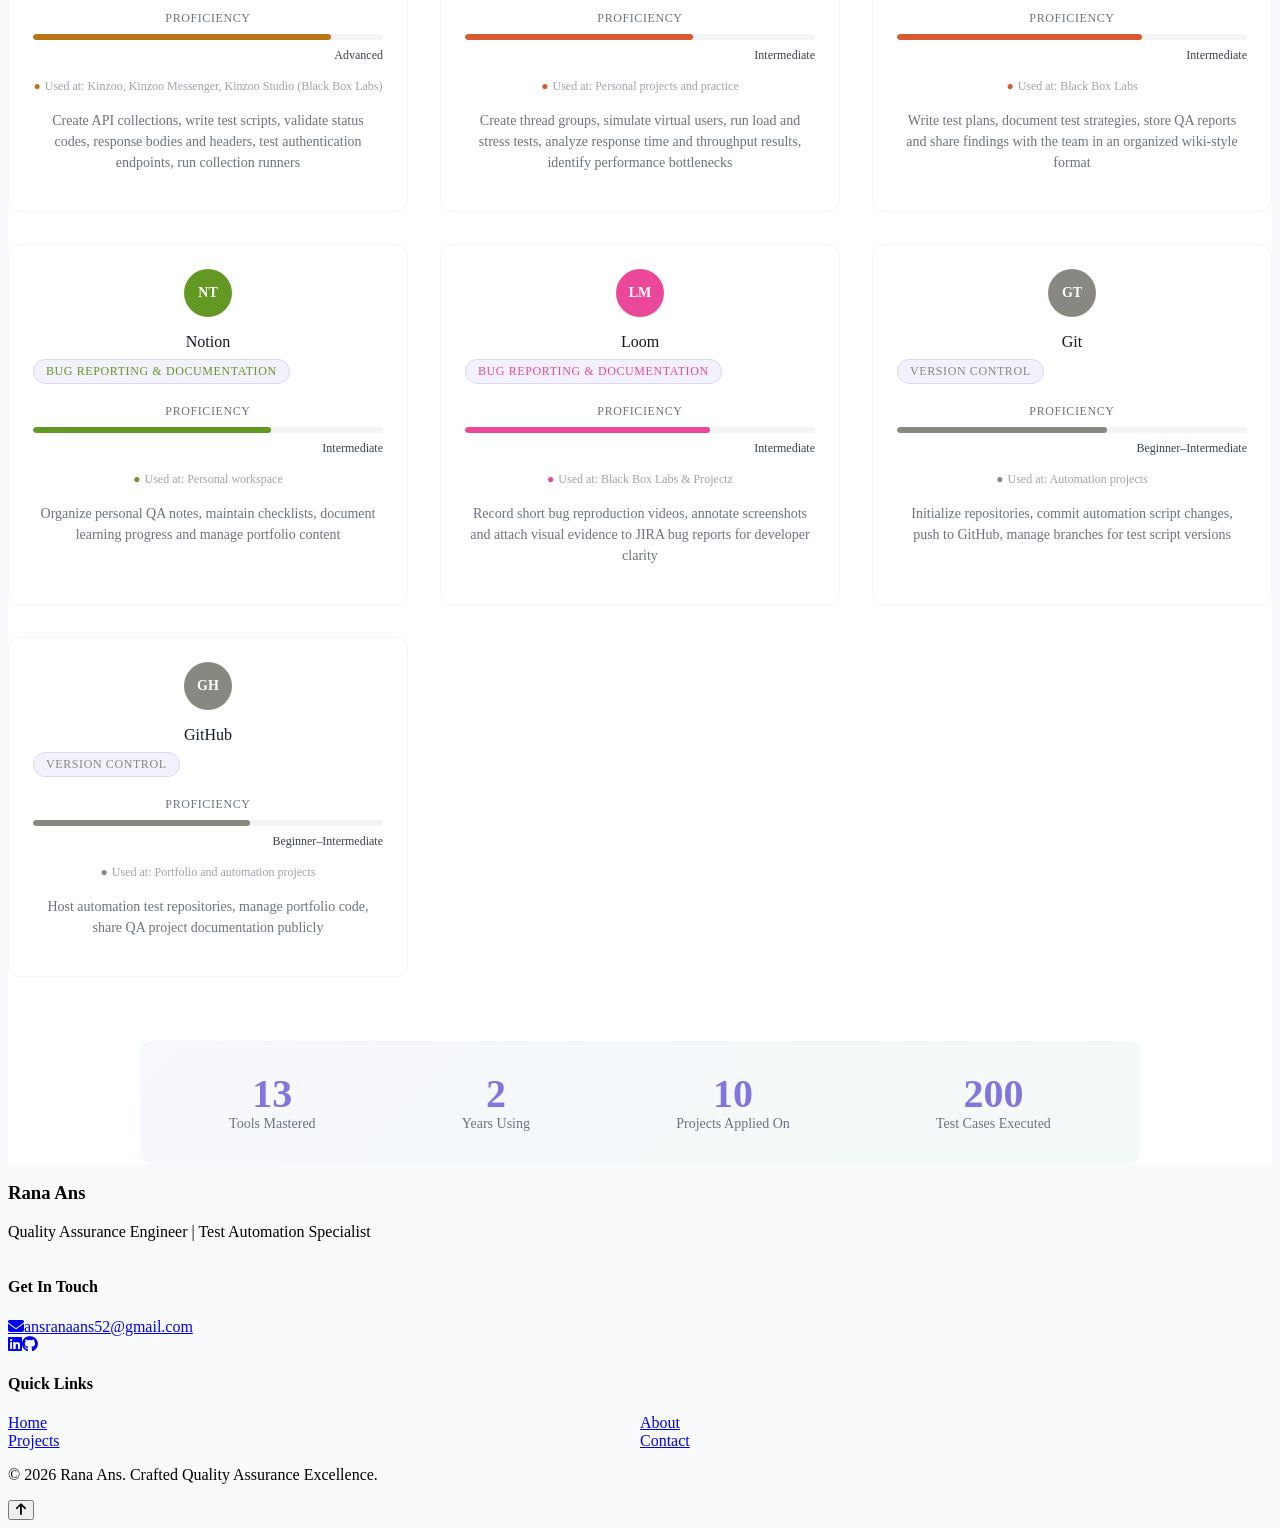
==== commit 82777d32: "new images and add animation" ====
--- a/index.html
+++ b/index.html
@@ -9,7 +9,7 @@
     <link href="https://cdnjs.cloudflare.com/ajax/libs/font-awesome/6.4.0/css/all.min.css" rel="stylesheet">
     <link href="https://fonts.googleapis.com/css2?family=Poppins:wght@300;400;500;600;700&display=swap" rel="stylesheet">
 </head>
-<body class="bg-gradient-to-br from-slate-50 to-blue-50 font-poppins" data-theme="light">
+<body class="font-poppins bg-gradient-to-br from-slate-50 to-blue-50 index-page" data-theme="light">
     
     <!-- Header -->
     <header id="header"></header>
@@ -324,7 +324,9 @@
             </div>
             <div class="border-t border-gray-800 pt-12 text-center">
                 <p class="text-gray-400 text-lg">
-                    © 2024 Rana Ans. Crafted with <i class="fas fa-heart text-red-500"></i> for Quality Assurance Excellence
+                    © 2026 Rana Ans. Crafted
+                     <!-- with <i class="fas fa-heart text-red-500"></i> for  -->
+                     Quality Assurance Excellence.
                 </p>
             </div>
         </div>
@@ -339,6 +341,7 @@
     <script src="CSS/JS/Components/skills.js"></script>
     <script src="CSS/JS/Components/projects.js"></script>
     <script src="CSS/JS/Components/tech-stack.js"></script>
+    <script src="CSS/JS/Utils/theme.js"></script>
     <script src="CSS/JS/main.js"></script>
 </body>
 </html>
--- a/CSS/styles.css
+++ b/CSS/styles.css
@@ -1,12 +1,524 @@
-/* Custom Styles for Portfolio */
+/* Custom Styles for Portfolio - Dark/Light Mode Enhanced */
 @import url('https://fonts.googleapis.com/css2?family=Poppins:wght@300;400;500;600;700&display=swap');
 
-.font-poppins {
-    font-family: 'Poppins', sans-serif;
-}
-
+/* CSS Variables for Light/Dark Mode */
+:root {
+    --bg-primary: #f8fafc;
+    --bg-secondary: #ffffff;
+    --bg-tertiary: #f1f5f9;
+    --bg-card: #ffffff;
+    --bg-overlay: rgba(15, 23, 42, 0.55);
+    --text-primary: #0f172a;
+    --text-secondary: #475569;
+    --text-muted: #64748b;
+    --border-primary: #e2e8f0;
+    --border-secondary: #f1f5f9;
+    --accent-primary: #2563eb;
+    --accent-secondary: #9333ea;
+    --accent-gradient: linear-gradient(to right, #2563eb, #9333ea);
+    --shadow-sm: 0 1px 2px 0 rgb(0 0 0 / 0.05);
+    --shadow-md: 0 10px 15px -3px rgb(0 0 0 / 0.1), 0 4px 6px -4px rgb(0 0 0 / 0.1);
+    --shadow-lg: 0 20px 25px -5px rgb(0 0 0 / 0.1), 0 8px 10px -6px rgb(0 0 0 / 0.1);
+    --shiny-pattern-index: url("data:image/svg+xml,%3csvg width='60' height='60' viewBox='0 0 60 60' xmlns='http://www.w3.org/2000/svg'%3e%3cg fill='none' fill-rule='evenodd'%3e%3cg fill='%23ffffff' fill-opacity='0.1'%3e%3ccircle cx='30' cy='30' r='2'/%3e%3ccircle cx='20' cy='20' r='1.5'/%3e%3ccircle cx='40' cy='40' r='1.2'/%3e%3c/g%3e%3c/g%3e%3c/svg%3e");
+}
+
+[data-theme="dark"] {
+    --bg-primary: #0f0f23;
+    --bg-secondary: #1e1e2e;
+    --bg-tertiary: #161623;
+    --bg-card: #1e1e2e;
+    --bg-overlay: rgba(255, 255, 255, 0.1);
+    --text-primary: #f8fafc;
+    --text-secondary: #cbd5e1;
+    --text-muted: #94a3b8;
+    --border-primary: #334155;
+    --border-secondary: #475569;
+    --accent-primary: #60a5fa;
+    --accent-secondary: #a78bfa;
+    --accent-gradient: linear-gradient(to right, #60a5fa, #a78bfa);
+    --shadow-sm: 0 1px 3px 0 rgb(0 0 0 / 0.3);
+    --shadow-md: 0 10px 15px -3px rgb(0 0 0 / 0.2), 0 4px 6px -4px rgb(0 0 0 / 0.2);
+    --shadow-lg: 0 25px 50px -12px rgb(0 0 0 / 0.25);
+    --shiny-pattern-index: url("data:image/svg+xml,%3csvg width='60' height='60' viewBox='0 0 60 60' xmlns='http://www.w3.org/2000/svg'%3e%3cg fill='none' fill-rule='evenodd'%3e%3cg fill='%23ffffff' fill-opacity='0.2'%3e%3ccircle cx='30' cy='30' r='3'/%3e%3ccircle cx='20' cy='20' r='2'/%3e%3ccircle cx='40' cy='40' r='1.5'/%3e%3c/g%3e%3c/g%3e%3c/svg%3e");
+}
+
+/* Cross-browser background image support */
+body {
+    background: var(--bg-primary);
+    background-attachment: fixed;
+    background-size: cover;
+    background-position: center;
+    padding-top: 80px !important;
+    -webkit-background-size: cover;
+    -moz-background-size: cover;
+    -o-background-size: cover;
+}
+
+/* Page-specific shiny background images with cross-browser support */
+body:has(#hero),
+.index-page {
+    background-image:
+        linear-gradient(rgba(255,255,255,0.1), rgba(255,255,255,0.1)),
+        url('https://images.unsplash.com/photo-1518709268805-4e9042af2176?w=1920&h=1080&fit=crop');
+    background-image:
+        -webkit-linear-gradient(rgba(255,255,255,0.1), rgba(255,255,255,0.1)),
+        url('https://images.unsplash.com/photo-1518709268805-4e9042af2176?w=1920&h=1080&fit=crop');
+    background-image:
+        -moz-linear-gradient(rgba(255,255,255,0.1), rgba(255,255,255,0.1)),
+        url('https://images.unsplash.com/photo-1518709268805-4e9042af2176?w=1920&h=1080&fit=crop');
+    background-size: cover;
+    background-position: center;
+    background-attachment: fixed;
+    -webkit-background-size: cover;
+    -moz-background-size: cover;
+    -o-background-size: cover;
+}
+
+[data-theme="dark"] body:has(#hero),
+[data-theme="dark"] .index-page {
+    background-image:
+        linear-gradient(rgba(0,0,0,0.5), rgba(0,0,0,0.5)),
+        url('https://images.unsplash.com/photo-1518709268805-4e9042af2176?w=1920&h=1080&fit=crop');
+    background-image:
+        -webkit-linear-gradient(rgba(0,0,0,0.5), rgba(0,0,0,0.5)),
+        url('https://images.unsplash.com/photo-1518709268805-4e9042af2176?w=1920&h=1080&fit=crop');
+    background-image:
+        -moz-linear-gradient(rgba(0,0,0,0.5), rgba(0,0,0,0.5)),
+        url('https://images.unsplash.com/photo-1518709268805-4e9042af2176?w=1920&h=1080&fit=crop');
+}
+
+body:has(#detailed-skills),
+.about-page {
+    background-image:
+        linear-gradient(rgba(255,255,255,0.1), rgba(255,255,255,0.1)),
+        url('https://images.unsplash.com/photo-1555949963-aa79dcee981c?w=1920&h=1080&fit=crop');
+    background-image:
+        -webkit-linear-gradient(rgba(255,255,255,0.1), rgba(255,255,255,0.1)),
+        url('https://images.unsplash.com/photo-1555949963-aa79dcee981c?w=1920&h=1080&fit=crop');
+    background-image:
+        -moz-linear-gradient(rgba(255,255,255,0.1), rgba(255,255,255,0.1)),
+        url('https://images.unsplash.com/photo-1555949963-aa79dcee981c?w=1920&h=1080&fit=crop');
+    background-size: cover;
+    background-position: center;
+    background-attachment: fixed;
+    -webkit-background-size: cover;
+    -moz-background-size: cover;
+    -o-background-size: cover;
+}
+
+[data-theme="dark"] body:has(#detailed-skills),
+[data-theme="dark"] .about-page {
+    background-image:
+        linear-gradient(rgba(0,0,0,0.5), rgba(0,0,0,0.5)),
+        url('https://images.unsplash.com/photo-1555949963-aa79dcee981c?w=1920&h=1080&fit=crop');
+    background-image:
+        -webkit-linear-gradient(rgba(0,0,0,0.5), rgba(0,0,0,0.5)),
+        url('https://images.unsplash.com/photo-1555949963-aa79dcee981c?w=1920&h=1080&fit=crop');
+    background-image:
+        -moz-linear-gradient(rgba(0,0,0,0.5), rgba(0,0,0,0.5)),
+        url('https://images.unsplash.com/photo-1555949963-aa79dcee981c?w=1920&h=1080&fit=crop');
+}
+
+body:has(#projects),
+.projects-page {
+    background-image:
+        linear-gradient(rgba(255,255,255,0.1), rgba(255,255,255,0.1)),
+        url('https://images.unsplash.com/photo-1460925895917-afdab827c52f?w=1920&h=1080&fit=crop');
+    background-image:
+        -webkit-linear-gradient(rgba(255,255,255,0.1), rgba(255,255,255,0.1)),
+        url('https://images.unsplash.com/photo-1460925895917-afdab827c52f?w=1920&h=1080&fit=crop');
+    background-image:
+        -moz-linear-gradient(rgba(255,255,255,0.1), rgba(255,255,255,0.1)),
+        url('https://images.unsplash.com/photo-1460925895917-afdab827c52f?w=1920&h=1080&fit=crop');
+    background-size: cover;
+    background-position: center;
+    background-attachment: fixed;
+    -webkit-background-size: cover;
+    -moz-background-size: cover;
+    -o-background-size: cover;
+}
+
+[data-theme="dark"] body:has(#projects),
+[data-theme="dark"] .projects-page {
+    background-image:
+        linear-gradient(rgba(0,0,0,0.5), rgba(0,0,0,0.5)),
+        url('https://images.unsplash.com/photo-1460925895917-afdab827c52f?w=1920&h=1080&fit=crop');
+    background-image:
+        -webkit-linear-gradient(rgba(0,0,0,0.5), rgba(0,0,0,0.5)),
+        url('https://images.unsplash.com/photo-1460925895917-afdab827c52f?w=1920&h=1080&fit=crop');
+    background-image:
+        -moz-linear-gradient(rgba(0,0,0,0.5), rgba(0,0,0,0.5)),
+        url('https://images.unsplash.com/photo-1460925895917-afdab827c52f?w=1920&h=1080&fit=crop');
+}
+
+body:has(#contact),
+.contact-page {
+    background-image:
+        linear-gradient(rgba(255,255,255,0.1), rgba(255,255,255,0.1)),
+        url('https://images.unsplash.com/photo-1423666639041-f56000c27a9a?w=1920&h=1080&fit=crop');
+    background-image:
+        -webkit-linear-gradient(rgba(255,255,255,0.1), rgba(255,255,255,0.1)),
+        url('https://images.unsplash.com/photo-1423666639041-f56000c27a9a?w=1920&h=1080&fit=crop');
+    background-image:
+        -moz-linear-gradient(rgba(255,255,255,0.1), rgba(255,255,255,0.1)),
+        url('https://images.unsplash.com/photo-1423666639041-f56000c27a9a?w=1920&h=1080&fit=crop');
+    background-size: cover;
+    background-position: center;
+    background-attachment: fixed;
+    -webkit-background-size: cover;
+    -moz-background-size: cover;
+    -o-background-size: cover;
+}
+
+[data-theme="dark"] body:has(#contact),
+[data-theme="dark"] .contact-page {
+    background-image:
+        linear-gradient(rgba(0,0,0,0.5), rgba(0,0,0,0.5)),
+        url('https://images.unsplash.com/photo-1423666639041-f56000c27a9a?w=1920&h=1080&fit=crop');
+    background-image:
+        -webkit-linear-gradient(rgba(0,0,0,0.5), rgba(0,0,0,0.5)),
+        url('https://images.unsplash.com/photo-1423666639041-f56000c27a9a?w=1920&h=1080&fit=crop');
+    background-image:
+        -moz-linear-gradient(rgba(0,0,0,0.5), rgba(0,0,0,0.5)),
+        url('https://images.unsplash.com/photo-1423666639041-f56000c27a9a?w=1920&h=1080&fit=crop');
+}
+
+/* Cross-browser compatibility and responsive design */
 * {
     box-sizing: border-box;
+    -webkit-box-sizing: border-box;
+    -moz-box-sizing: border-box;
+    -ms-box-sizing: border-box;
+}
+
+/* Responsive typography */
+@media (max-width: 640px) {
+    .text-5xl { font-size: 2.5rem; line-height: 1; }
+    .text-6xl { font-size: 3rem; line-height: 1; }
+    .text-7xl { font-size: 3.5rem; line-height: 1; }
+    .text-8xl { font-size: 4rem; line-height: 1; }
+}
+
+@media (max-width: 768px) {
+    .text-4xl { font-size: 2rem; line-height: 1.2; }
+    .text-5xl { font-size: 2.25rem; line-height: 1; }
+    .text-6xl { font-size: 2.5rem; line-height: 1; }
+    .text-7xl { font-size: 3rem; line-height: 1; }
+    .text-8xl { font-size: 3.5rem; line-height: 1; }
+}
+
+/* Responsive spacing */
+@media (max-width: 640px) {
+    .py-32 { padding-top: 4rem; padding-bottom: 4rem; }
+    .py-24 { padding-top: 3rem; padding-bottom: 3rem; }
+    .px-6 { padding-left: 1.5rem; padding-right: 1.5rem; }
+    .px-12 { padding-left: 2rem; padding-right: 2rem; }
+}
+
+/* Responsive containers */
+@media (max-width: 1024px) {
+    .container { max-width: 100%; padding-left: 1rem; padding-right: 1rem; }
+}
+
+@media (max-width: 768px) {
+    .container { padding-left: 1rem; padding-right: 1rem; }
+}
+
+/* Cross-browser flexbox support */
+.flex {
+    display: -webkit-box;
+    display: -webkit-flex;
+    display: -moz-box;
+    display: -ms-flexbox;
+    display: flex;
+}
+
+.inline-flex {
+    display: -webkit-inline-box;
+    display: -webkit-inline-flex;
+    display: -moz-inline-box;
+    display: -ms-inline-flexbox;
+    display: inline-flex;
+}
+
+/* Cross-browser grid support */
+.grid {
+    display: -ms-grid;
+    display: grid;
+}
+
+.grid-cols-1 { grid-template-columns: repeat(1, minmax(0, 1fr)); }
+.grid-cols-2 { grid-template-columns: repeat(2, minmax(0, 1fr)); }
+.grid-cols-3 { grid-template-columns: repeat(3, minmax(0, 1fr)); }
+
+@media (max-width: 768px) {
+    .md\:grid-cols-2 { grid-template-columns: repeat(2, minmax(0, 1fr)); }
+    .lg\:grid-cols-3 { grid-template-columns: repeat(3, minmax(0, 1fr)); }
+}
+
+/* Cross-browser backdrop-filter support */
+.backdrop-blur-sm {
+    -webkit-backdrop-filter: blur(4px);
+    backdrop-filter: blur(4px);
+}
+
+.backdrop-blur-xl {
+    -webkit-backdrop-filter: blur(24px);
+    backdrop-filter: blur(24px);
+}
+
+/* Cross-browser border-radius */
+.rounded-xl {
+    -webkit-border-radius: 0.75rem;
+    -moz-border-radius: 0.75rem;
+    border-radius: 0.75rem;
+}
+
+.rounded-2xl {
+    -webkit-border-radius: 1rem;
+    -moz-border-radius: 1rem;
+    border-radius: 1rem;
+}
+
+.rounded-3xl {
+    -webkit-border-radius: 1.5rem;
+    -moz-border-radius: 1.5rem;
+    border-radius: 1.5rem;
+}
+
+/* Cross-browser box-shadow */
+.shadow-2xl {
+    -webkit-box-shadow: 0 25px 50px -12px rgb(0 0 0 / 0.25);
+    -moz-box-shadow: 0 25px 50px -12px rgba(0, 0, 0, 0.25);
+    box-shadow: 0 25px 50px -12px rgb(0 0 0 / 0.25);
+}
+
+.shadow-xl {
+    -webkit-box-shadow: 0 20px 25px -5px rgb(0 0 0 / 0.1), 0 8px 10px -6px rgb(0 0 0 / 0.1);
+    -moz-box-shadow: 0 20px 25px -5px rgba(0, 0, 0, 0.1), 0 8px 10px -6px rgba(0, 0, 0, 0.1);
+    box-shadow: 0 20px 25px -5px rgb(0 0 0 / 0.1), 0 8px 10px -6px rgb(0 0 0 / 0.1);
+}
+
+/* Cross-browser transitions */
+.transition-all {
+    -webkit-transition: all 0.3s;
+    -moz-transition: all 0.3s;
+    -o-transition: all 0.3s;
+    transition: all 0.3s;
+}
+
+.transition-colors {
+    -webkit-transition: color 0.3s, background-color 0.3s, border-color 0.3s;
+    -moz-transition: color 0.3s, background-color 0.3s, border-color 0.3s;
+    -o-transition: color 0.3s, background-color 0.3s, border-color 0.3s;
+    transition: color 0.3s, background-color 0.3s, border-color 0.3s;
+}
+
+/* Ensure proper viewport handling */
+html {
+    -webkit-text-size-adjust: 100%;
+    -ms-text-size-adjust: 100%;
+}
+
+/* High DPI display support */
+@media (-webkit-min-device-pixel-ratio: 2), (min-resolution: 192dpi) {
+    body {
+        -webkit-font-smoothing: antialiased;
+        -moz-osx-font-smoothing: grayscale;
+    }
+}
+
+.theme-toggle-btn {
+    background: var(--bg-card);
+    border: 2px solid var(--border-primary);
+    color: var(--text-primary);
+}
+
+/* Enhanced Animated Icons */
+@keyframes bounce {
+    0%, 20%, 50%, 80%, 100% { transform: translateY(0); }
+    40% { transform: translateY(-10px); }
+    60% { transform: translateY(-5px); }
+}
+
+@keyframes pulse-glow {
+    0% { box-shadow: 0 0 0 0 rgba(165, 243, 252, 0.7); }
+    70% { box-shadow: 0 0 0 20px rgba(165, 243, 252, 0); }
+    100% { box-shadow: 0 0 0 0 rgba(165, 243, 252, 0); }
+}
+
+@keyframes rotate-glow {
+    from { transform: rotate(0deg); }
+    to { transform: rotate(360deg); }
+}
+
+@keyframes fade-in {
+    from { opacity: 0; transform: scale(0.8); }
+    to { opacity: 1; transform: scale(1); }
+}
+
+@keyframes slide-in-left {
+    from { opacity: 0; transform: translateX(-30px); }
+    to { opacity: 1; transform: translateX(0); }
+}
+
+@keyframes slide-in-right {
+    from { opacity: 0; transform: translateX(30px); }
+    to { opacity: 1; transform: translateX(0); }
+}
+
+.skill-icon, .tool-icon, .project-icon {
+    animation: fade-in 0.6s ease-out, pulse-glow 3s infinite;
+    transition: all 0.3s ease;
+}
+
+.skill-card:hover .skill-icon, .tool-card:hover .tool-icon, .project-card:hover .project-icon {
+    animation: bounce 0.6s ease-out, pulse-glow 1s infinite, rotate-glow 0.5s linear;
+}
+
+#portfolio-icon:hover i {
+    animation: rotate-glow 0.6s linear;
+}
+
+/* Additional icon animations */
+.icon-bounce { animation: bounce 0.6s ease-out; }
+.icon-pulse { animation: pulse-glow 2s infinite; }
+.icon-rotate { animation: rotate-glow 2s linear infinite; }
+.icon-fade { animation: fade-in 0.5s ease-out; }
+
+/* Theme toggle icon transition */
+.theme-icon-transition {
+    animation: theme-icon-spin 0.6s ease-in-out;
+}
+
+@keyframes theme-icon-spin {
+    0% { transform: rotate(0deg) scale(1); }
+    50% { transform: rotate(180deg) scale(1.2); }
+    100% { transform: rotate(360deg) scale(1); }
+}
+
+/* Dark mode text color overrides for better readability */
+[data-theme="dark"] .text-gray-600,
+[data-theme="dark"] .text-gray-700,
+[data-theme="dark"] .text-gray-800,
+[data-theme="dark"] .text-gray-900,
+[data-theme="dark"] .text-slate-600,
+[data-theme="dark"] .text-slate-700,
+[data-theme="dark"] .text-slate-800,
+[data-theme="dark"] .text-slate-900,
+[data-theme="dark"] .text-neutral-600,
+[data-theme="dark"] .text-neutral-700,
+[data-theme="dark"] .text-neutral-800,
+[data-theme="dark"] .text-neutral-900,
+[data-theme="dark"] .text-zinc-600,
+[data-theme="dark"] .text-zinc-700,
+[data-theme="dark"] .text-zinc-800,
+[data-theme="dark"] .text-zinc-900 { color: var(--text-secondary); }
+
+[data-theme="dark"] .bg-white,
+[data-theme="dark"] .bg-gray-50,
+[data-theme="dark"] .bg-slate-50,
+[data-theme="dark"] .bg-neutral-50,
+[data-theme="dark"] .bg-zinc-50 { background-color: var(--bg-card); }
+
+[data-theme="dark"] .bg-white\/80,
+[data-theme="dark"] .bg-gray-50\/80,
+[data-theme="dark"] .bg-slate-50\/80,
+[data-theme="dark"] .bg-neutral-50\/80,
+[data-theme="dark"] .bg-zinc-50\/80 { background-color: rgba(30, 30, 46, 0.8); }
+
+[data-theme="dark"] .border-gray-200,
+[data-theme="dark"] .border-slate-200,
+[data-theme="dark"] .border-neutral-200,
+[data-theme="dark"] .border-zinc-200 { border-color: var(--border-primary); }
+
+/* Mobile-specific responsive adjustments */
+@media (max-width: 640px) {
+    #theme-toggle {
+        padding: 0.5rem;
+    }
+    
+    #theme-toggle i {
+        font-size: 1.125rem;
+    }
+    
+    .header-nav .container {
+        padding-left: 1rem;
+        padding-right: 1rem;
+    }
+    
+    .hero-content h1 {
+        font-size: 2.5rem !important;
+        line-height: 1.1;
+    }
+    
+    .hero-content .text-2xl {
+        font-size: 1.25rem;
+        line-height: 1.6;
+    }
+    
+    .btn-primary, .btn-secondary {
+        padding: 0.75rem 1.5rem;
+        font-size: 1rem;
+    }
+}
+
+/* Tablet responsive adjustments */
+@media (min-width: 641px) and (max-width: 1023px) {
+    .hero-content h1 {
+        font-size: 4rem;
+        line-height: 1.1;
+    }
+    
+    .text-5xl {
+        font-size: 3rem;
+        line-height: 1.2;
+    }
+    
+    .text-6xl {
+        font-size: 3.5rem;
+        line-height: 1.2;
+    }
+}
+
+/* Ensure proper touch targets on mobile */
+@media (max-width: 768px) {
+    button, .btn-primary, .btn-secondary, #theme-toggle, #mobile-toggle {
+        min-height: 44px;
+        min-width: 44px;
+    }
+    
+    a.nav-link {
+        min-height: 44px;
+        display: flex;
+        align-items: center;
+    }
+}
+
+/* Cross-browser support for modern CSS */
+@supports (display: grid) {
+    .grid {
+        display: grid;
+    }
+}
+
+@supports not (display: grid) {
+    .grid {
+        display: -ms-flexbox;
+        display: flex;
+        flex-wrap: wrap;
+    }
+    
+    .grid-cols-1 > * { flex: 0 0 100%; }
+    .grid-cols-2 > * { flex: 0 0 50%; }
+    .grid-cols-3 > * { flex: 0 0 33.333%; }
+}
+
+/* Print styles */
+@media print {
+    .no-print { display: none !important; }
+    body { background: white !important; }
+    * { color: black !important; }
 }
 
 .btn-primary {
@@ -103,7 +615,7 @@
     animation-delay: 4s;
 }
 
-/* Skill Cards */
+/* Skill Cards - Preserve exact design, only adjust colors for dark mode */
 .skill-card {
     background-color: #ffffff;
     padding: 2rem;
@@ -113,9 +625,19 @@
     border: 1px solid #f3f4f6;
 }
 
+[data-theme="dark"] .skill-card {
+    background-color: var(--bg-card);
+    box-shadow: 0 10px 15px -3px rgba(0, 0, 0, 0.3), 0 4px 6px -2px rgba(0, 0, 0, 0.2);
+    border-color: var(--border-primary);
+}
+
 .skill-card:hover {
     box-shadow: 0 25px 50px -12px rgba(0, 0, 0, 0.25);
     transform: translateY(-0.5rem);
+}
+
+[data-theme="dark"] .skill-card:hover {
+    box-shadow: 0 25px 50px -12px rgba(0, 0, 0, 0.4);
 }
 
 .skill-icon {
@@ -146,11 +668,59 @@
     overflow: hidden;
 }
 
+[data-theme="dark"] .progress-bar {
+    background-color: var(--border-primary);
+}
+
 .progress-fill {
     background: linear-gradient(to right, #3b82f6, #a855f7);
     height: 0.75rem;
     border-radius: 9999px;
     transition: all 2s;
+}
+
+/* Dark mode overrides for project cards */
+[data-theme="dark"] .featured-project-card {
+    background-color: var(--bg-card);
+    border-color: var(--border-primary);
+}
+
+[data-theme="dark"] .featured-project-title {
+    color: var(--text-primary);
+}
+
+[data-theme="dark"] .featured-project-description {
+    color: var(--text-secondary);
+}
+
+[data-theme="dark"] .featured-project-tag {
+    color: var(--text-secondary);
+    background-color: var(--bg-secondary);
+    border-color: var(--border-primary);
+}
+
+[data-theme="dark"] .featured-project-metric {
+    background-color: var(--bg-secondary);
+    border-color: var(--border-primary);
+}
+
+[data-theme="dark"] .featured-project-metric-value {
+    color: var(--text-primary);
+}
+
+[data-theme="dark"] .featured-project-metric-text {
+    color: var(--text-secondary);
+}
+
+[data-theme="dark"] .featured-project-button {
+    color: var(--text-primary);
+    background-color: var(--bg-card);
+    border-color: var(--border-primary);
+}
+
+[data-theme="dark"] .featured-project-button:hover {
+    background-color: var(--bg-secondary);
+    border-color: var(--border-secondary);
 }
 
 /* About tools block */
@@ -1914,3 +2484,118 @@
         line-height: 1.4rem !important;
     }
 }
+
+/* Contact Form Responsive Styles */
+@media (max-width: 768px) {
+    /* Contact form layout adjustments */
+    #contact-container .grid {
+        grid-template-columns: 1fr;
+        gap: 2rem;
+    }
+    
+    /* Contact form card responsive adjustments */
+    #contact-container .bg-white {
+        padding: 1.5rem;
+        margin-bottom: 1rem;
+    }
+    
+    /* Contact info cards responsive adjustments */
+    #contact-container .space-y-6 > div {
+        padding: 1.5rem;
+    }
+    
+    /* Contact card flex layout adjustments */
+    #contact-container .flex.items-center.space-x-6 {
+        flex-direction: column;
+        align-items: flex-start;
+        gap: 1rem;
+    }
+    
+    /* Icon container adjustments */
+    #contact-container .w-16.h-16 {
+        width: 3rem;
+        height: 3rem;
+        flex-shrink: 0;
+    }
+    
+    /* Icon size adjustments */
+    #contact-container .text-2xl {
+        font-size: 1.5rem;
+    }
+    
+    /* Contact card text adjustments */
+    #contact-container .text-lg.font-semibold {
+        font-size: 1.1rem;
+        margin-bottom: 0.5rem;
+    }
+    
+    /* Email and phone link adjustments */
+    #contact-container a.text-lg.font-medium,
+    #contact-container p.text-lg.font-medium {
+        font-size: 1rem;
+        line-height: 1.4;
+        word-break: break-all;
+        overflow-wrap: break-word;
+        hyphens: auto;
+    }
+    
+    /* Contact form title adjustments */
+    #contact-container h3.text-2xl {
+        font-size: 1.5rem;
+        margin-bottom: 1.5rem;
+    }
+    
+    /* Form input adjustments */
+    #contact-container input,
+    #contact-container textarea {
+        padding: 0.75rem;
+        font-size: 0.95rem;
+    }
+    
+    /* Form labels */
+    #contact-container label {
+        font-size: 0.9rem;
+        margin-bottom: 0.5rem;
+    }
+}
+
+@media (max-width: 480px) {
+    /* Extra small screens adjustments */
+    #contact-container .bg-white {
+        padding: 1rem;
+    }
+    
+    #contact-container .space-y-6 > div {
+        padding: 1rem;
+    }
+    
+    /* Further reduce spacing for very small screens */
+    #contact-container .flex.items-center.space-x-6 {
+        gap: 0.75rem;
+    }
+    
+    /* Smaller icons on very small screens */
+    #contact-container .w-16.h-16 {
+        width: 2.5rem;
+        height: 2.5rem;
+    }
+    
+    #contact-container .text-2xl {
+        font-size: 1.25rem;
+    }
+    
+    /* Adjust text sizes further */
+    #contact-container .text-lg.font-semibold {
+        font-size: 1rem;
+    }
+    
+    #contact-container a.text-lg.font-medium,
+    #contact-container p.text-lg.font-medium {
+        font-size: 0.95rem;
+    }
+    
+    /* Contact form title */
+    #contact-container h3.text-2xl {
+        font-size: 1.3rem;
+    }
+}
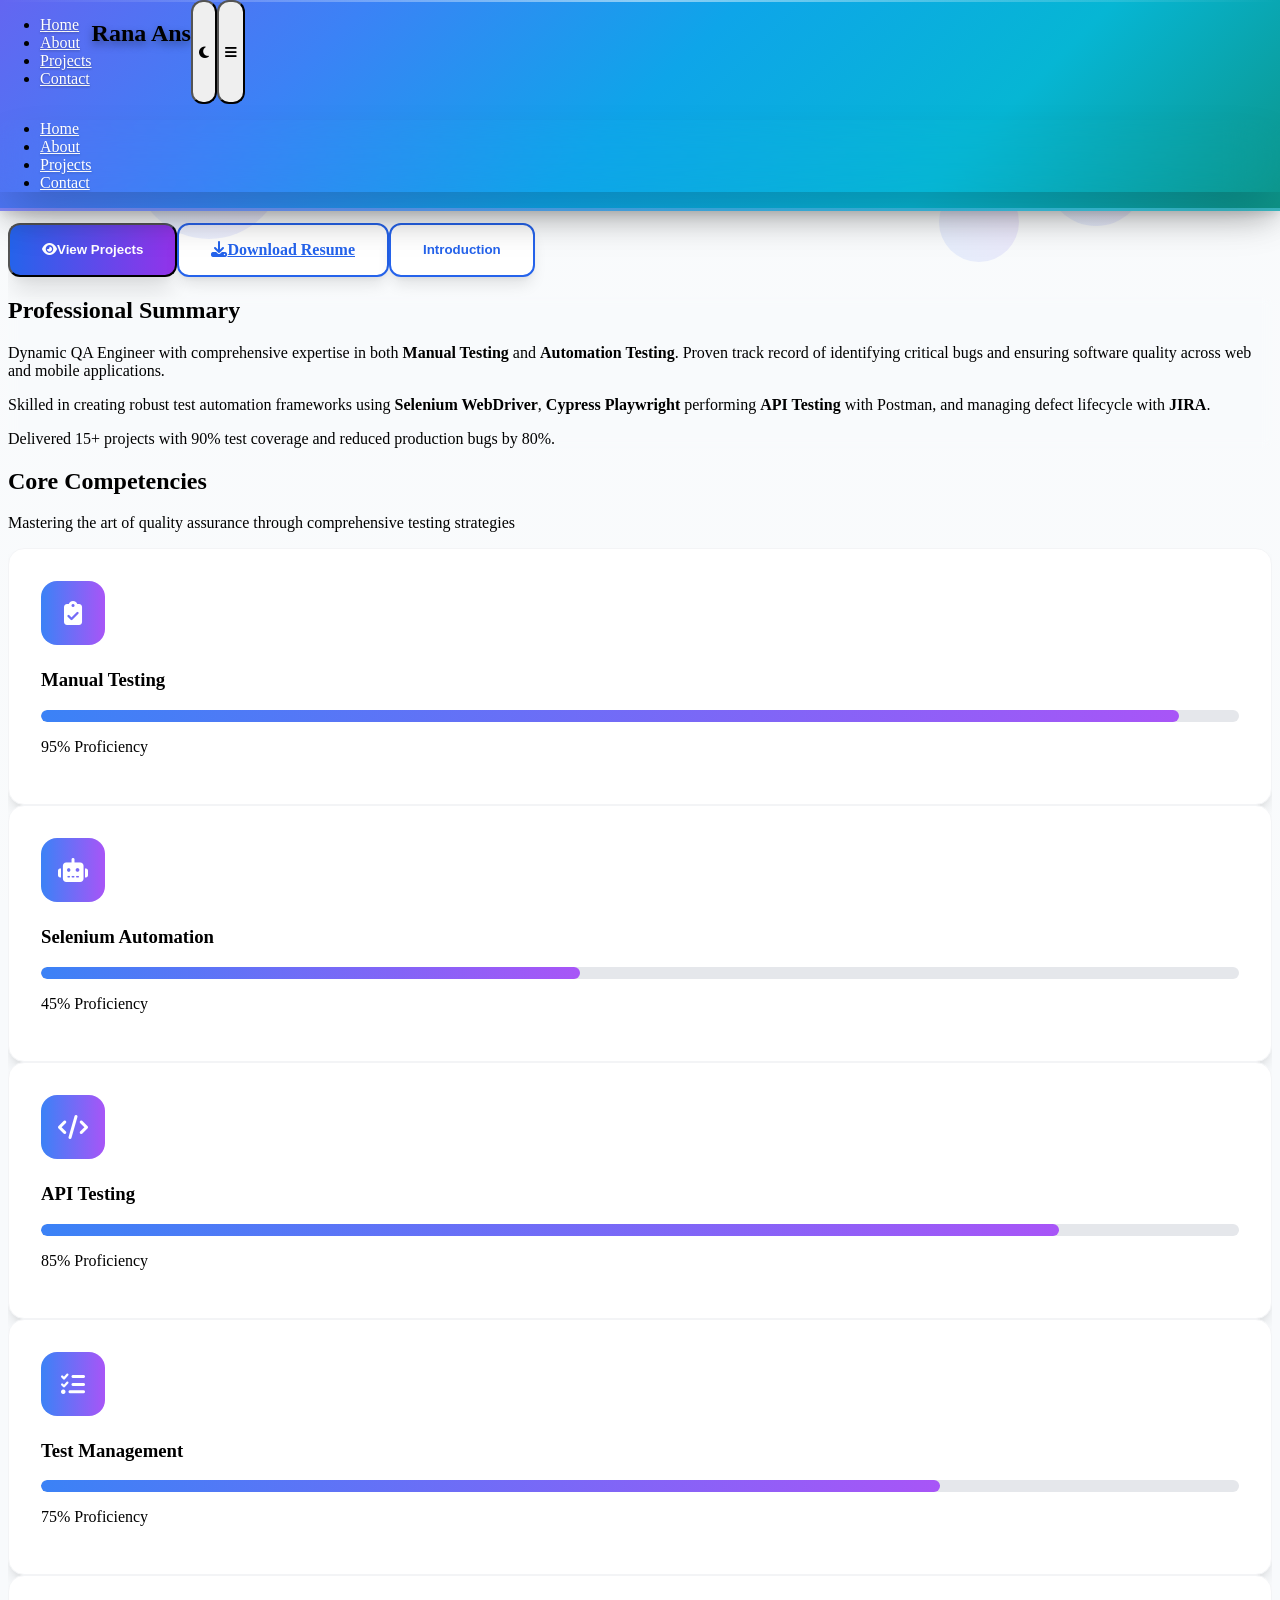
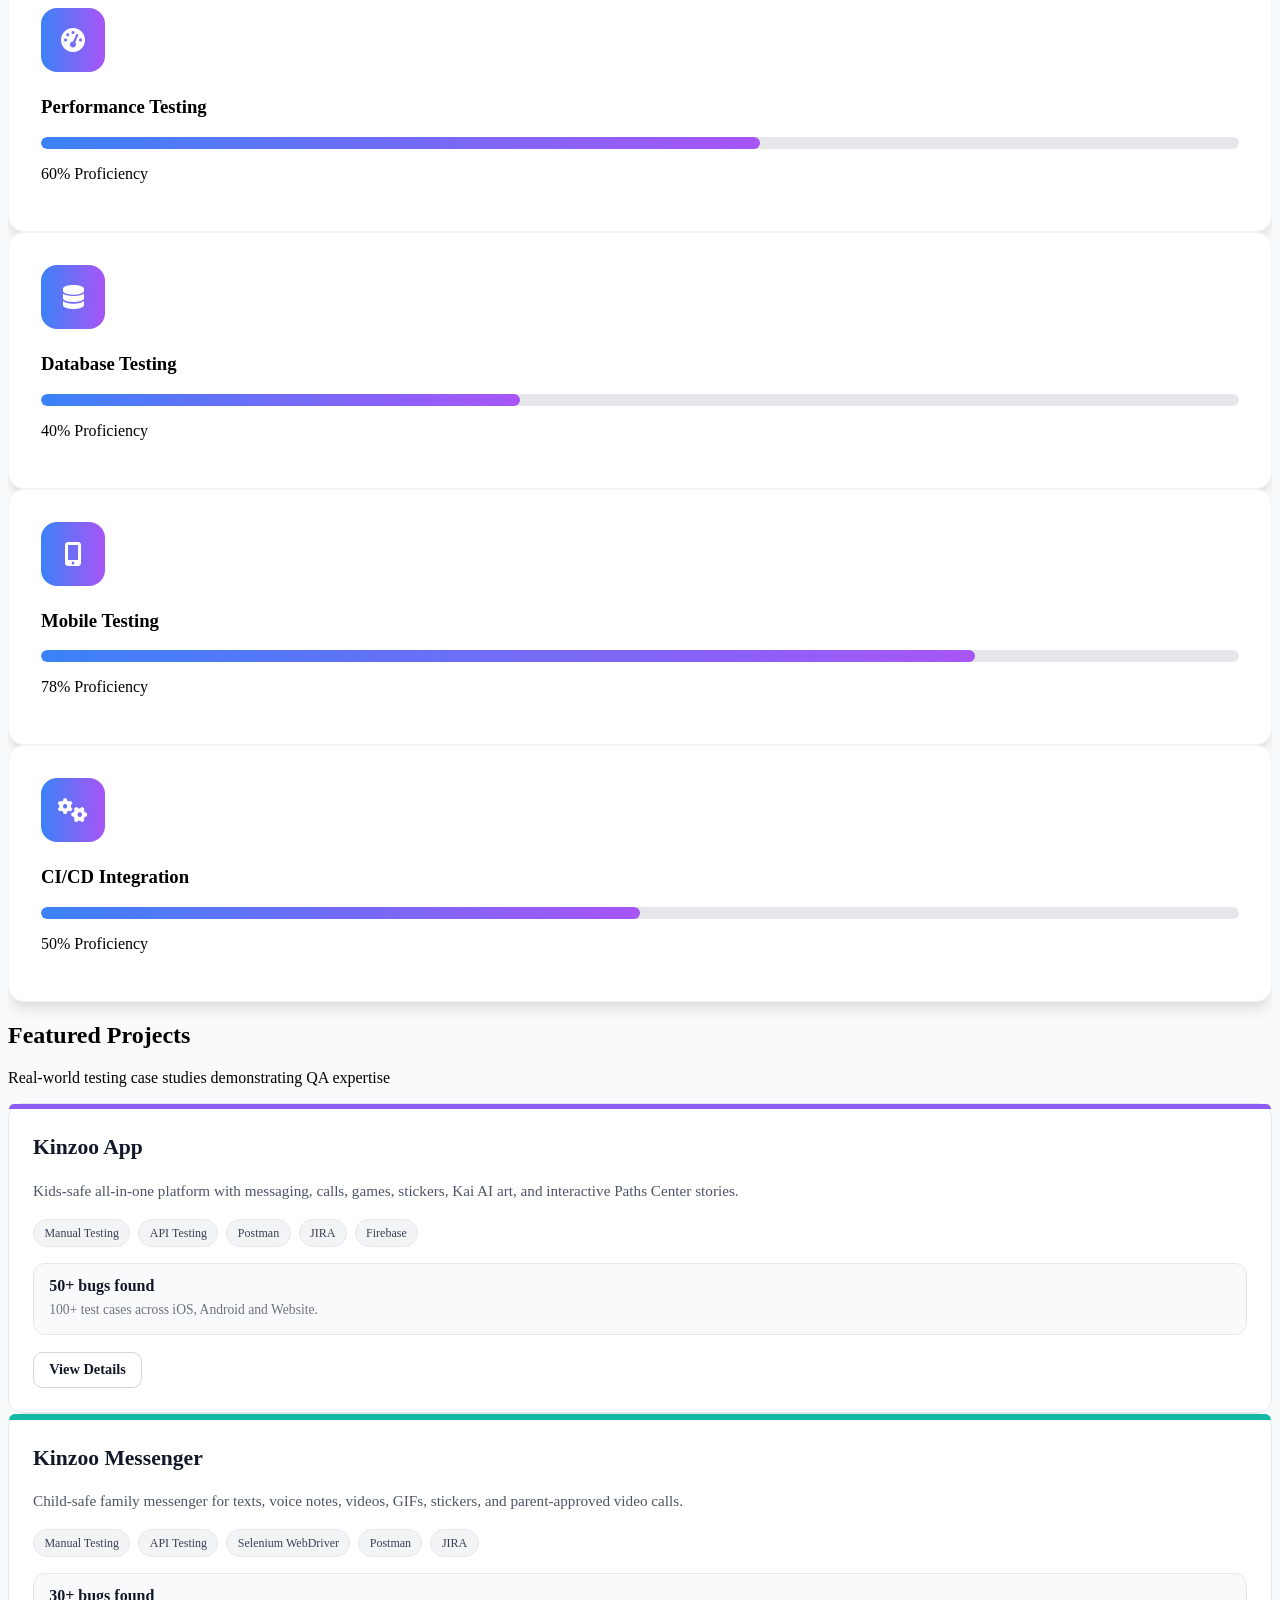
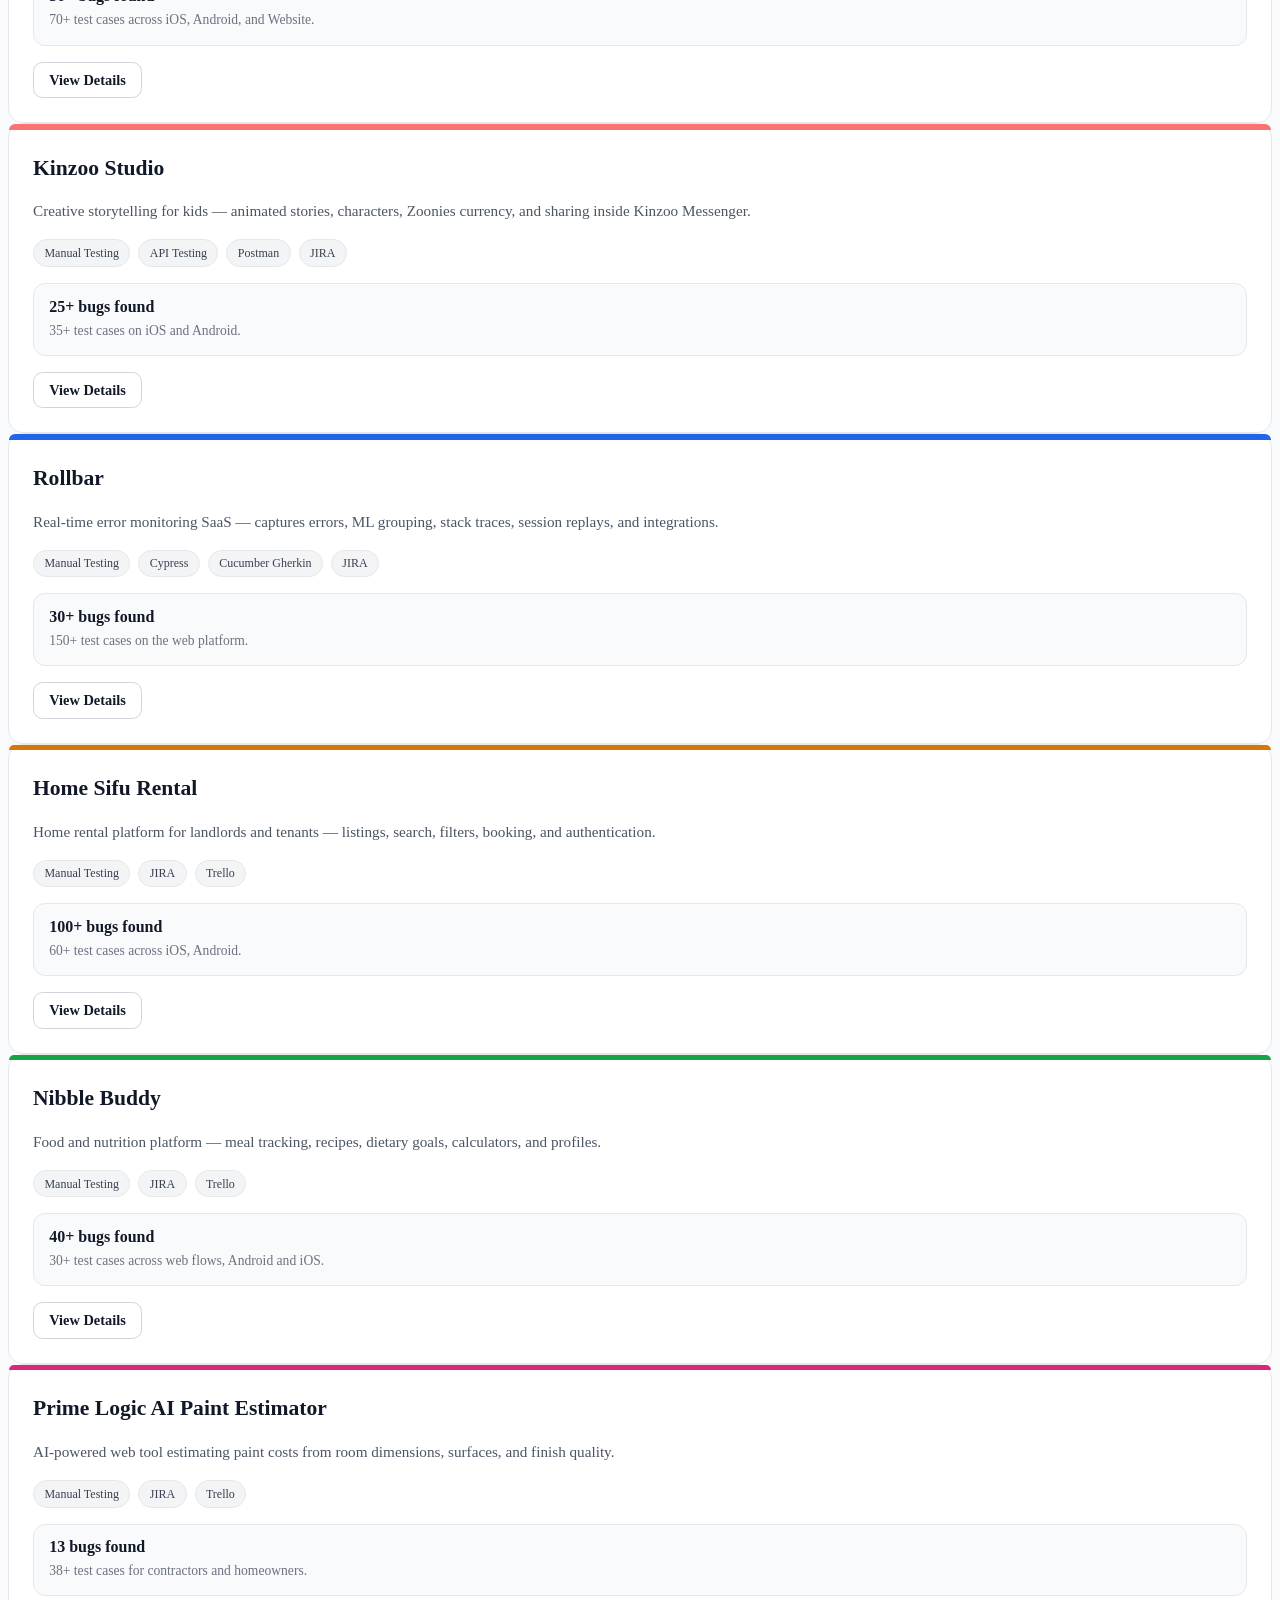
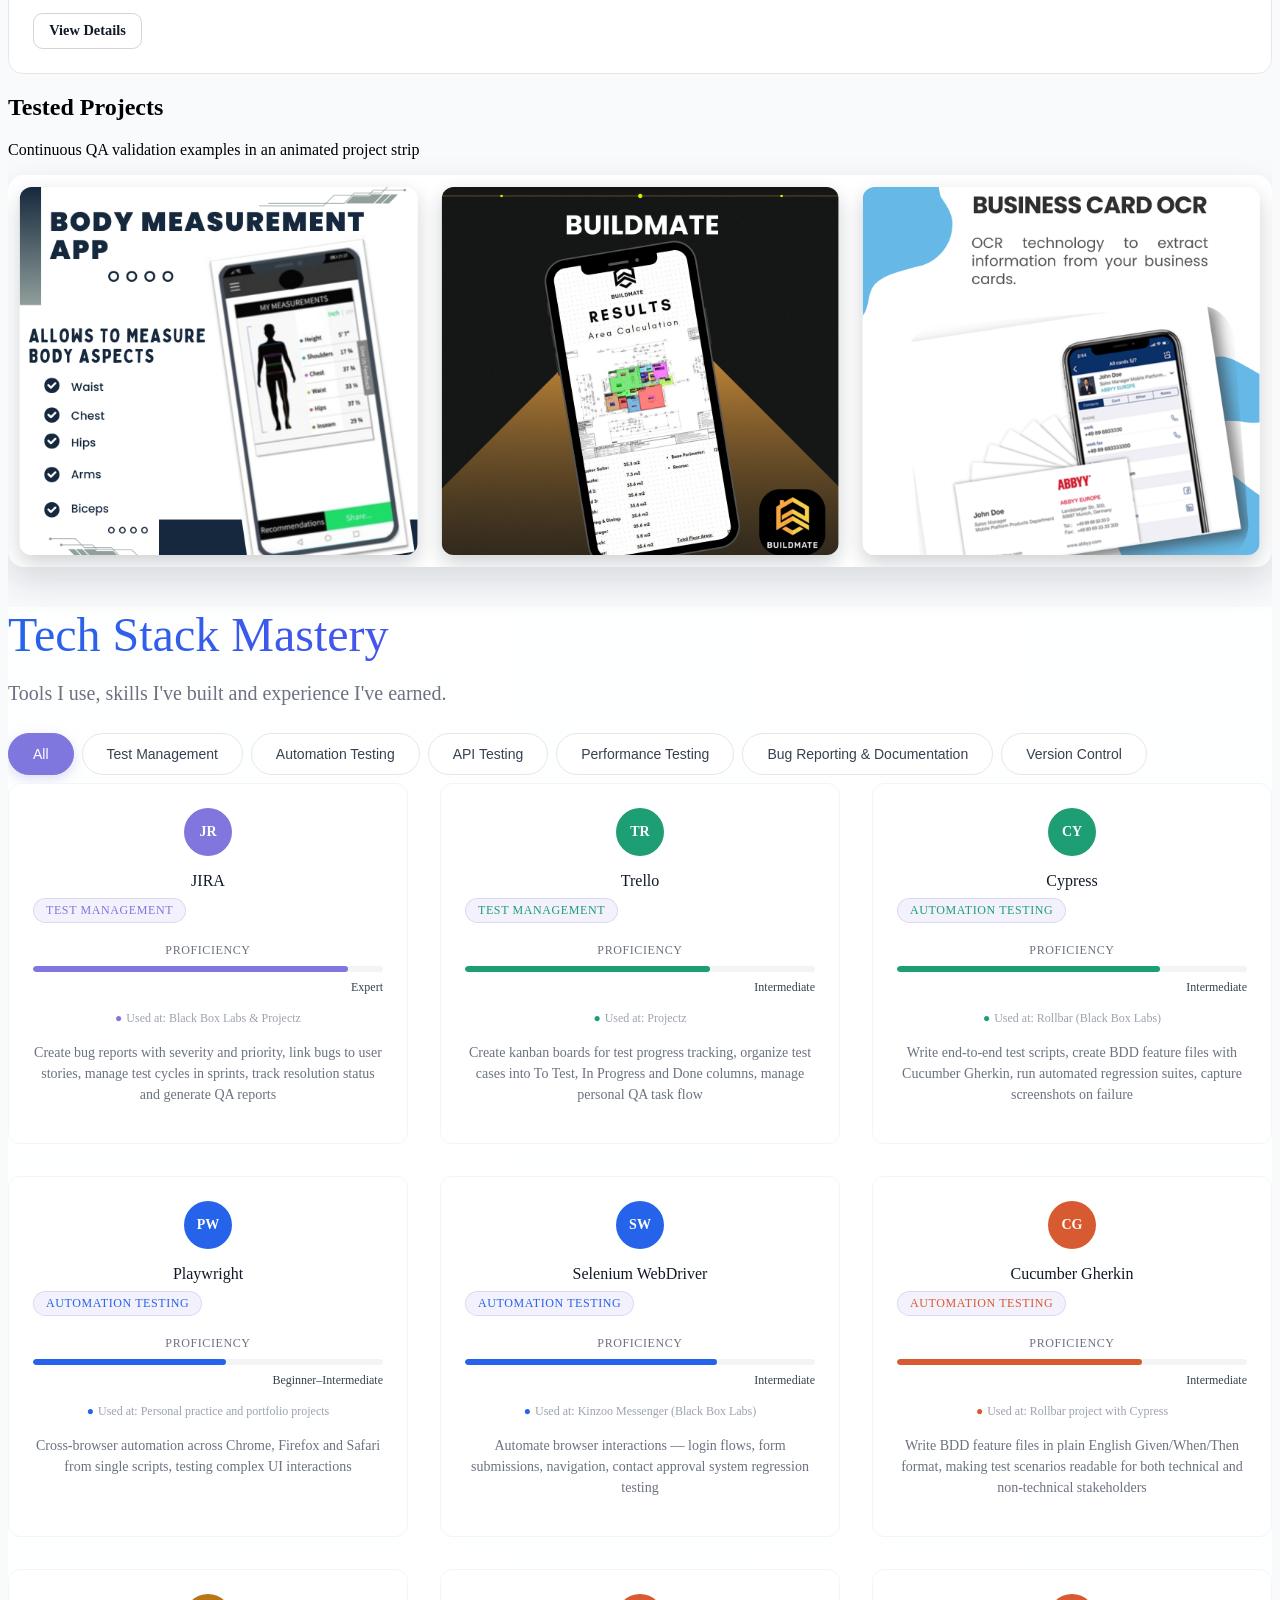
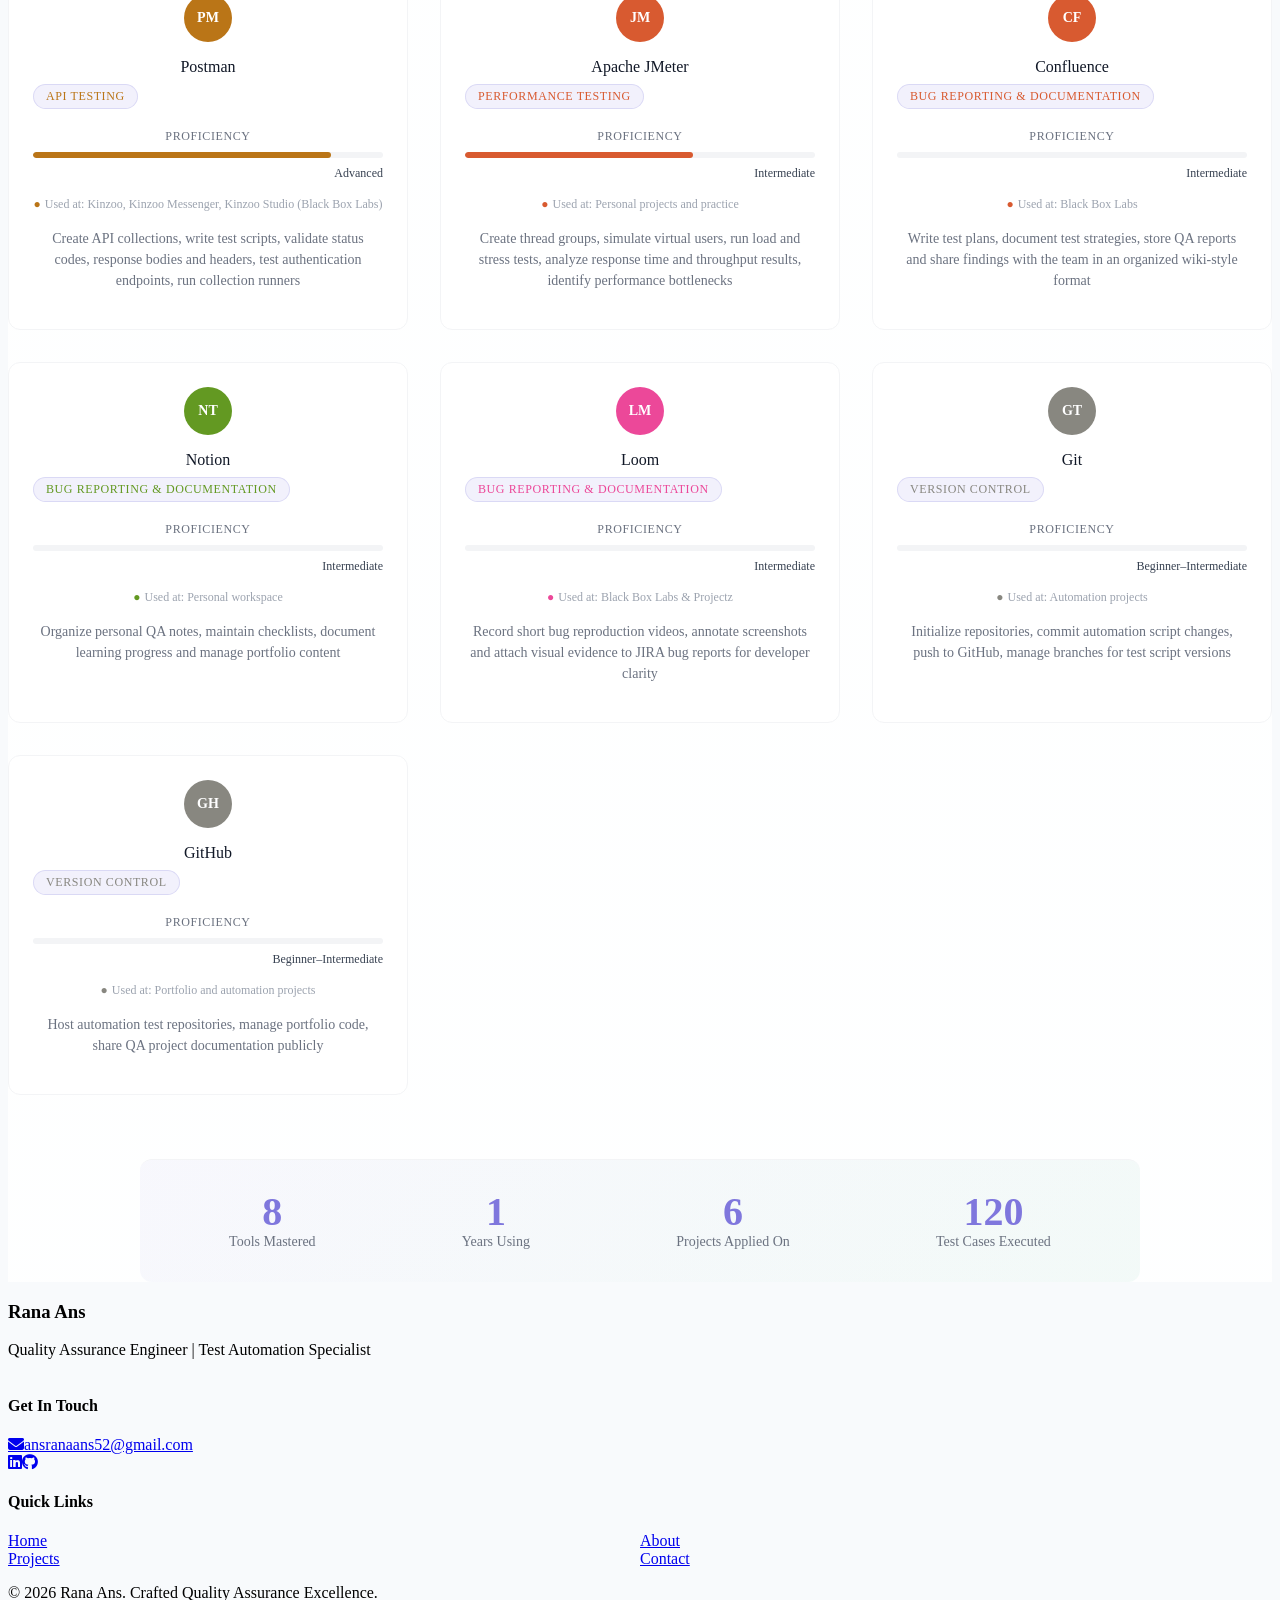
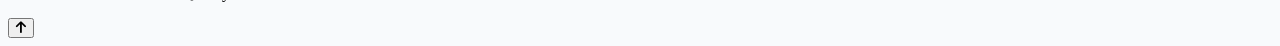
==== commit 5a2228d9: "new changes" ====
--- a/index.html
+++ b/index.html
@@ -22,10 +22,10 @@
                     <h1 class="text-5xl md:text-7xl lg:text-8xl font-black bg-gradient-to-r from-blue-600 via-purple-600 to-indigo-600 bg-clip-text text-transparent mb-6 leading-tight">
                         Rana Ans
                     </h1>
-                    <div class="text-2xl md:text-3xl lg:text-4xl font-bold text-gray-700 mb-8 bg-gradient-to-r from-gray-700 to-gray-500 bg-clip-text">
+                    <div class="text-2xl md:text-3xl lg:text-4xl font-bold text-slate-900 mb-8 bg-gradient-to-r from-slate-900 to-blue-900 bg-clip-text">
                         QA Engineer | Manual Testing | Automation Testing
                     </div>
-                    <p class="text-xl md:text-2xl text-gray-600 mb-12 max-w-3xl mx-auto leading-relaxed">
+                    <p class="text-xl md:text-2xl text-slate-900 mb-12 max-w-3xl mx-auto leading-relaxed">
                         Passionate QA Engineer with 2+ years of experience delivering pixel-perfect software. 
                         Expert in Manual Testing, Selenium Automation, API Testing, and Bug Tracking using modern tools.
                     </p>
@@ -33,7 +33,7 @@
                         <button class="btn-primary px-10 py-5 text-xl font-bold shadow-2xl" onclick="window.location.href='projects.html'">
                             <i class="fas fa-eye mr-3"></i>View Projects
                         </button>
-                        <a href="#" class="btn-secondary px-10 py-5 text-xl font-bold shadow-xl flex items-center gap-3" download>
+                        <a href="assets/images/Rana_Ans_CV_.pdf" class="btn-secondary px-10 py-5 text-xl font-bold shadow-xl flex items-center gap-3" download="Rana_Ans_CV_.pdf">
                             <i class="fas fa-download"></i>Download Resume
                         </a>
                         <button id="open-intro-modal" class="btn-secondary px-10 py-5 text-xl font-bold">
@@ -58,7 +58,7 @@
                     <h2 class="text-5xl md:text-6xl font-black bg-gradient-to-r from-blue-600 to-purple-600 bg-clip-text text-transparent mb-12">
                         Professional Summary
                     </h2>
-                    <div class="text-2xl text-gray-600 leading-relaxed space-y-8">
+                    <div class="text-2xl text-slate-800 leading-relaxed space-y-8">
                         <p>
                             Dynamic QA Engineer with comprehensive expertise in both <strong>Manual Testing</strong> and <strong>Automation Testing</strong>. 
                             Proven track record of identifying critical bugs and ensuring software quality across web and mobile applications.
@@ -67,7 +67,7 @@
                             Skilled in creating robust test automation frameworks using <strong>Selenium WebDriver</strong>, <strong>Cypress Playwright</strong>
                             performing <strong>API Testing</strong> with Postman, and managing defect lifecycle with <strong>JIRA</strong>.
                         </p>
-                        <p class="text-xl font-semibold text-gray-800">
+                        <p class="text-xl font-semibold text-slate-900">
                             Delivered 15+ projects with 90% test coverage and reduced production bugs by 80%.
                         </p>
                     </div>
@@ -83,7 +83,7 @@
                 <h2 class="text-5xl md:text-6xl font-black bg-gradient-to-r from-blue-600 to-purple-600 bg-clip-text text-transparent mb-6">
                     Core Competencies
                 </h2>
-                <p class="text-2xl text-gray-600 max-w-3xl mx-auto">
+                <p class="text-2xl text-slate-800 max-w-3xl mx-auto">
                     Mastering the art of quality assurance through comprehensive testing strategies
                 </p>
             </div>
@@ -100,7 +100,7 @@
                 <h2 class="text-5xl md:text-6xl font-black bg-gradient-to-r from-blue-600 to-purple-600 bg-clip-text text-transparent mb-6">
                     Featured Projects
                 </h2>
-                <p class="text-2xl text-gray-600 max-w-3xl mx-auto">
+                <p class="text-2xl text-slate-800 max-w-3xl mx-auto">
                     Real-world testing case studies demonstrating QA expertise
                 </p>
             </div>
@@ -117,7 +117,7 @@
                 <h2 class="text-5xl md:text-6xl font-black bg-gradient-to-r from-blue-600 to-purple-600 bg-clip-text text-transparent mb-3">
                     Tested Projects
                 </h2>
-                <p class="text-2xl text-gray-600 max-w-3xl mx-auto">
+                <p class="text-2xl text-slate-800 max-w-3xl mx-auto">
                     Continuous QA validation examples in an animated project strip
                 </p>
             </div>
--- a/CSS/styles.css
+++ b/CSS/styles.css
@@ -415,6 +415,13 @@
 [data-theme="dark"] .text-zinc-800,
 [data-theme="dark"] .text-zinc-900 { color: var(--text-secondary); }
 
+/* High contrast text colors for dark mode */
+[data-theme="dark"] .text-blue-900,
+[data-theme="dark"] .text-blue-950 { color: #e0e7ff; }
+
+[data-theme="dark"] .bg-gradient-to-r.from-slate-900,
+[data-theme="dark"] .bg-gradient-to-r.from-blue-900 { background-image: linear-gradient(to right, #cbd5e1, #1e3a8a); }
+
 [data-theme="dark"] .bg-white,
 [data-theme="dark"] .bg-gray-50,
 [data-theme="dark"] .bg-slate-50,
@@ -1966,17 +1973,31 @@
 
 .tested-carousel-item img {
     width: 100%;
-    height: clamp(180px, 20vw, 250px);
+    height: clamp(265.0725px, 29.4525vw, 368.15625px);
+    -webkit-height: clamp(265.0725px, 29.4525vw, 368.15625px);
+    -moz-height: clamp(265.0725px, 29.4525vw, 368.15625px);
+    -ms-height: clamp(265.0725px, 29.4525vw, 368.15625px);
+    -o-height: clamp(265.0725px, 29.4525vw, 368.15625px);
     border-radius: 0.75rem;
     display: block;
     object-fit: cover;
+    -o-object-fit: cover;
+    -webkit-object-fit: cover;
+    -moz-object-fit: cover;
     box-shadow: 0 8px 20px rgba(15, 23, 42, 0.2);
+    -webkit-box-shadow: 0 8px 20px rgba(15, 23, 42, 0.2);
+    -moz-box-shadow: 0 8px 20px rgba(15, 23, 42, 0.2);
+    -ms-box-shadow: 0 8px 20px rgba(15, 23, 42, 0.2);
 }
 
 
 @media (max-width: 767px) {
     .tested-carousel-item img {
-        height: 190px;
+        height: 279.79875px;
+        -webkit-height: 279.79875px;
+        -moz-height: 279.79875px;
+        -ms-height: 279.79875px;
+        -o-height: 279.79875px;
     }
 }
 
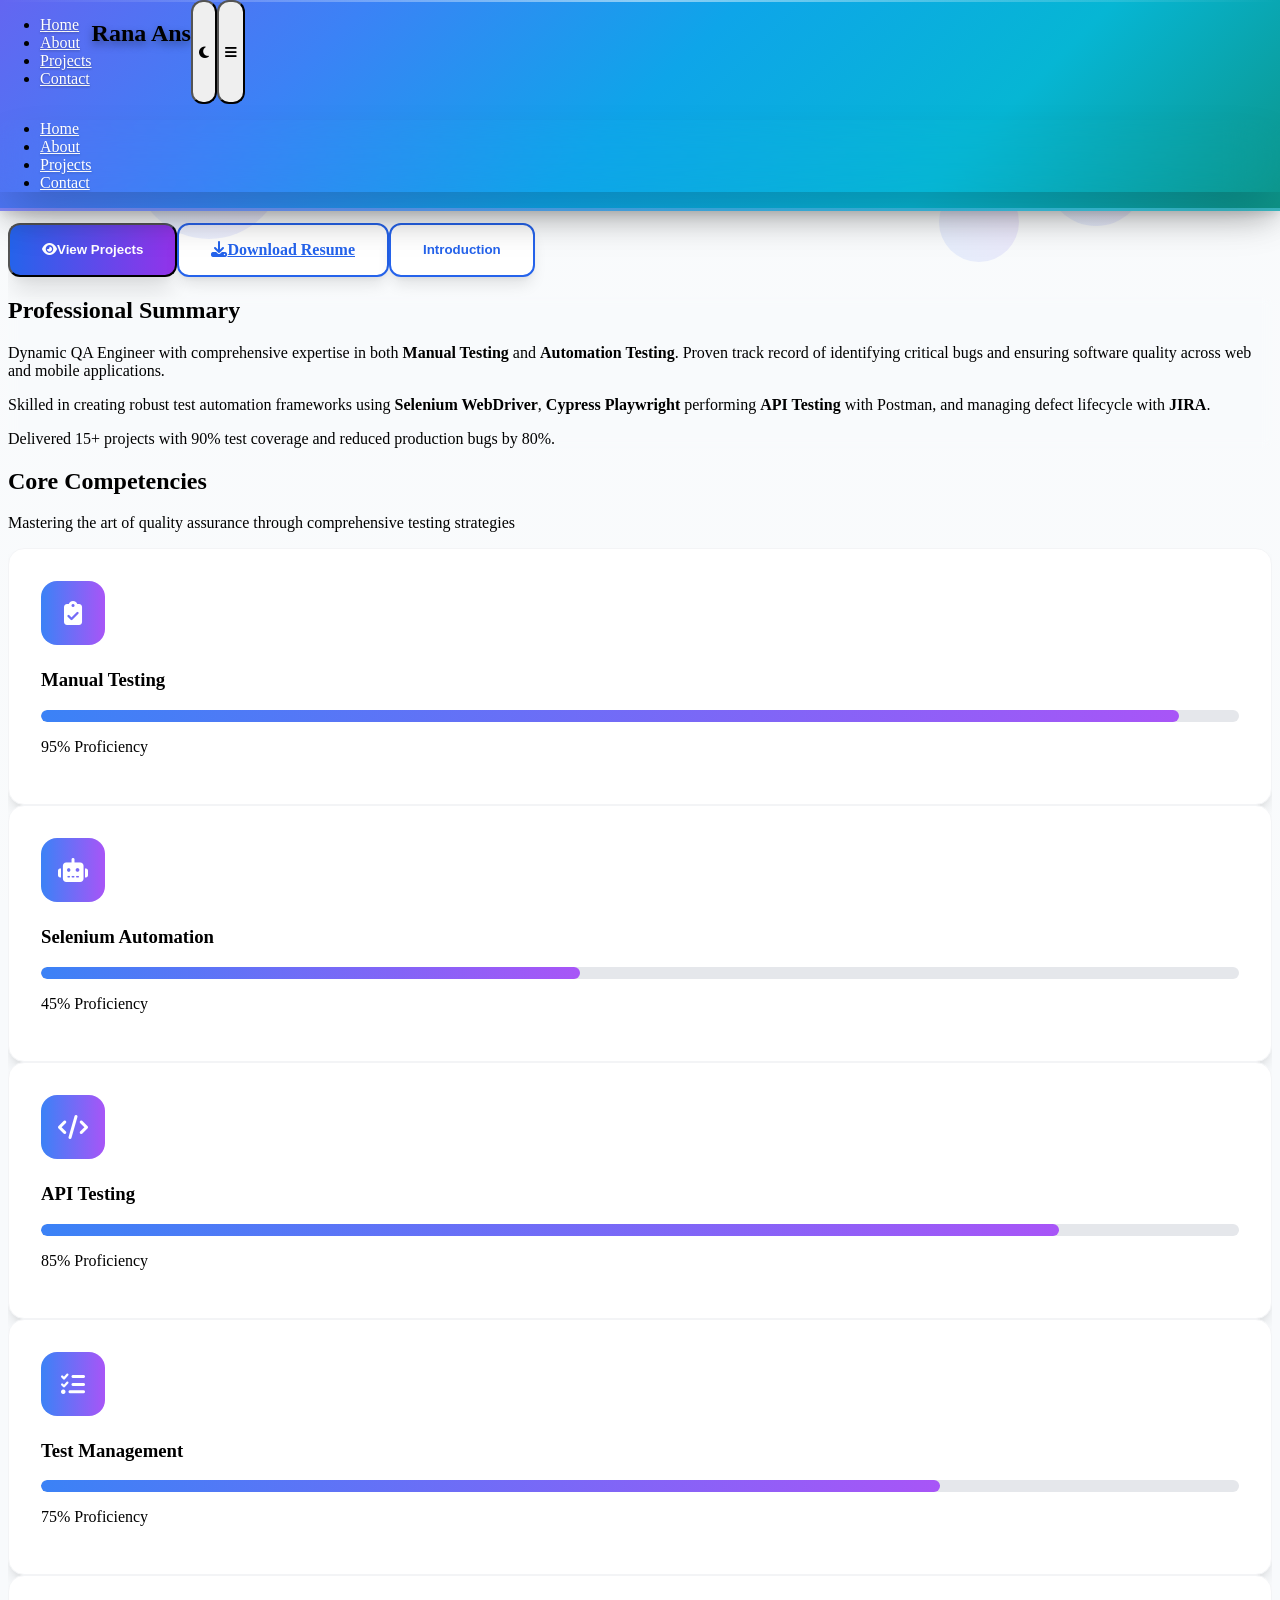
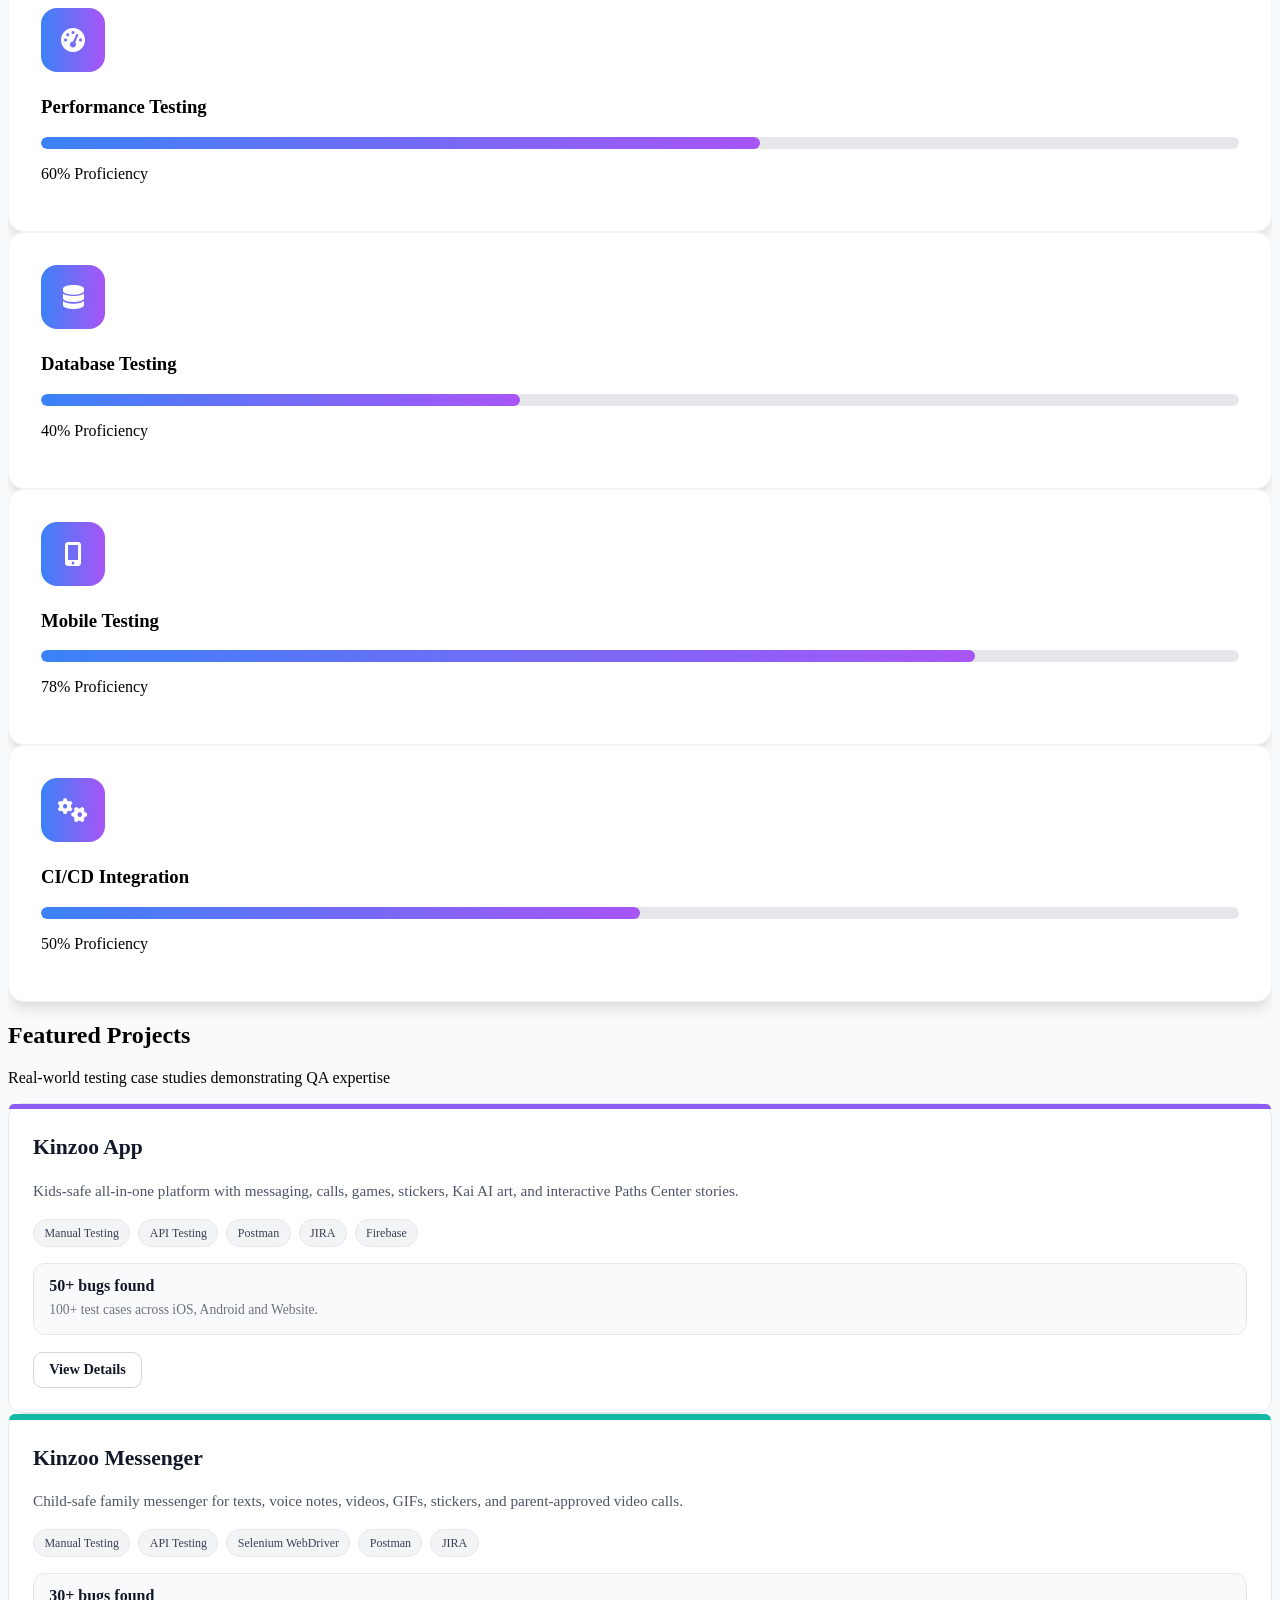
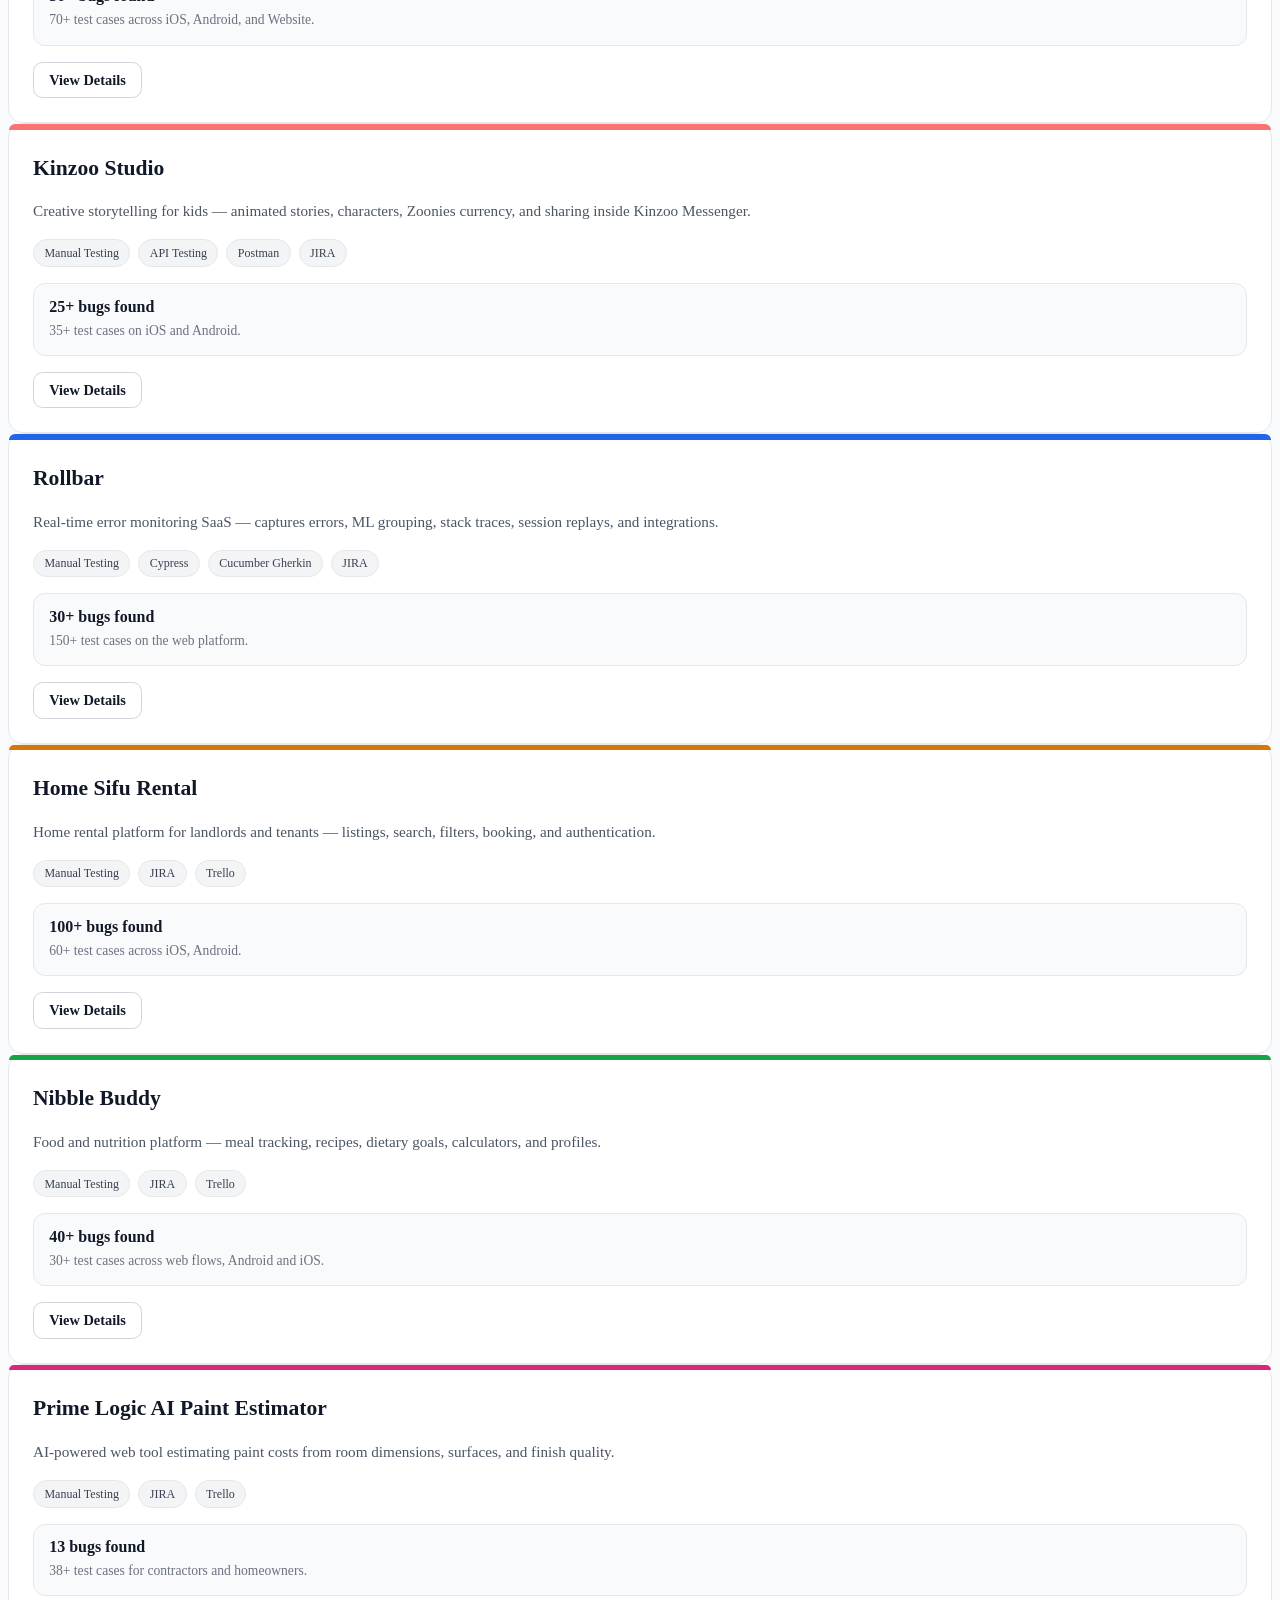
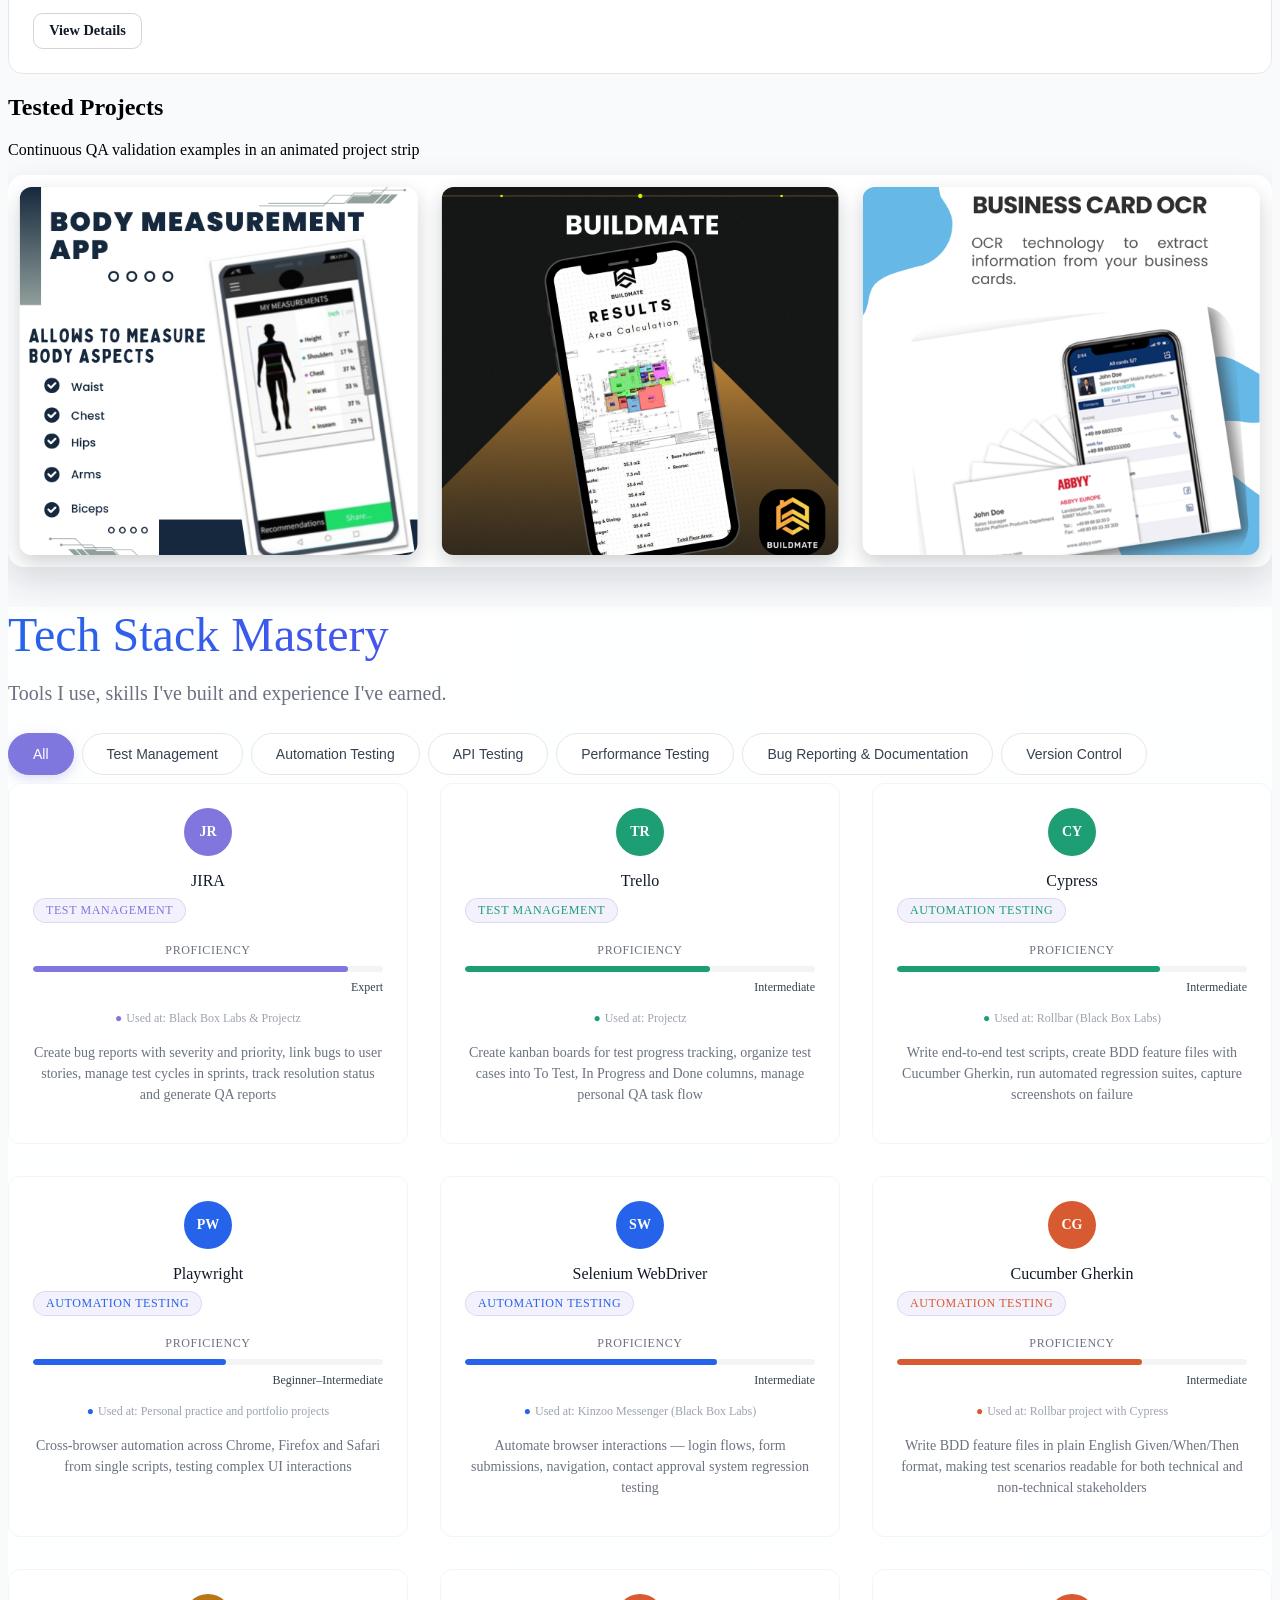
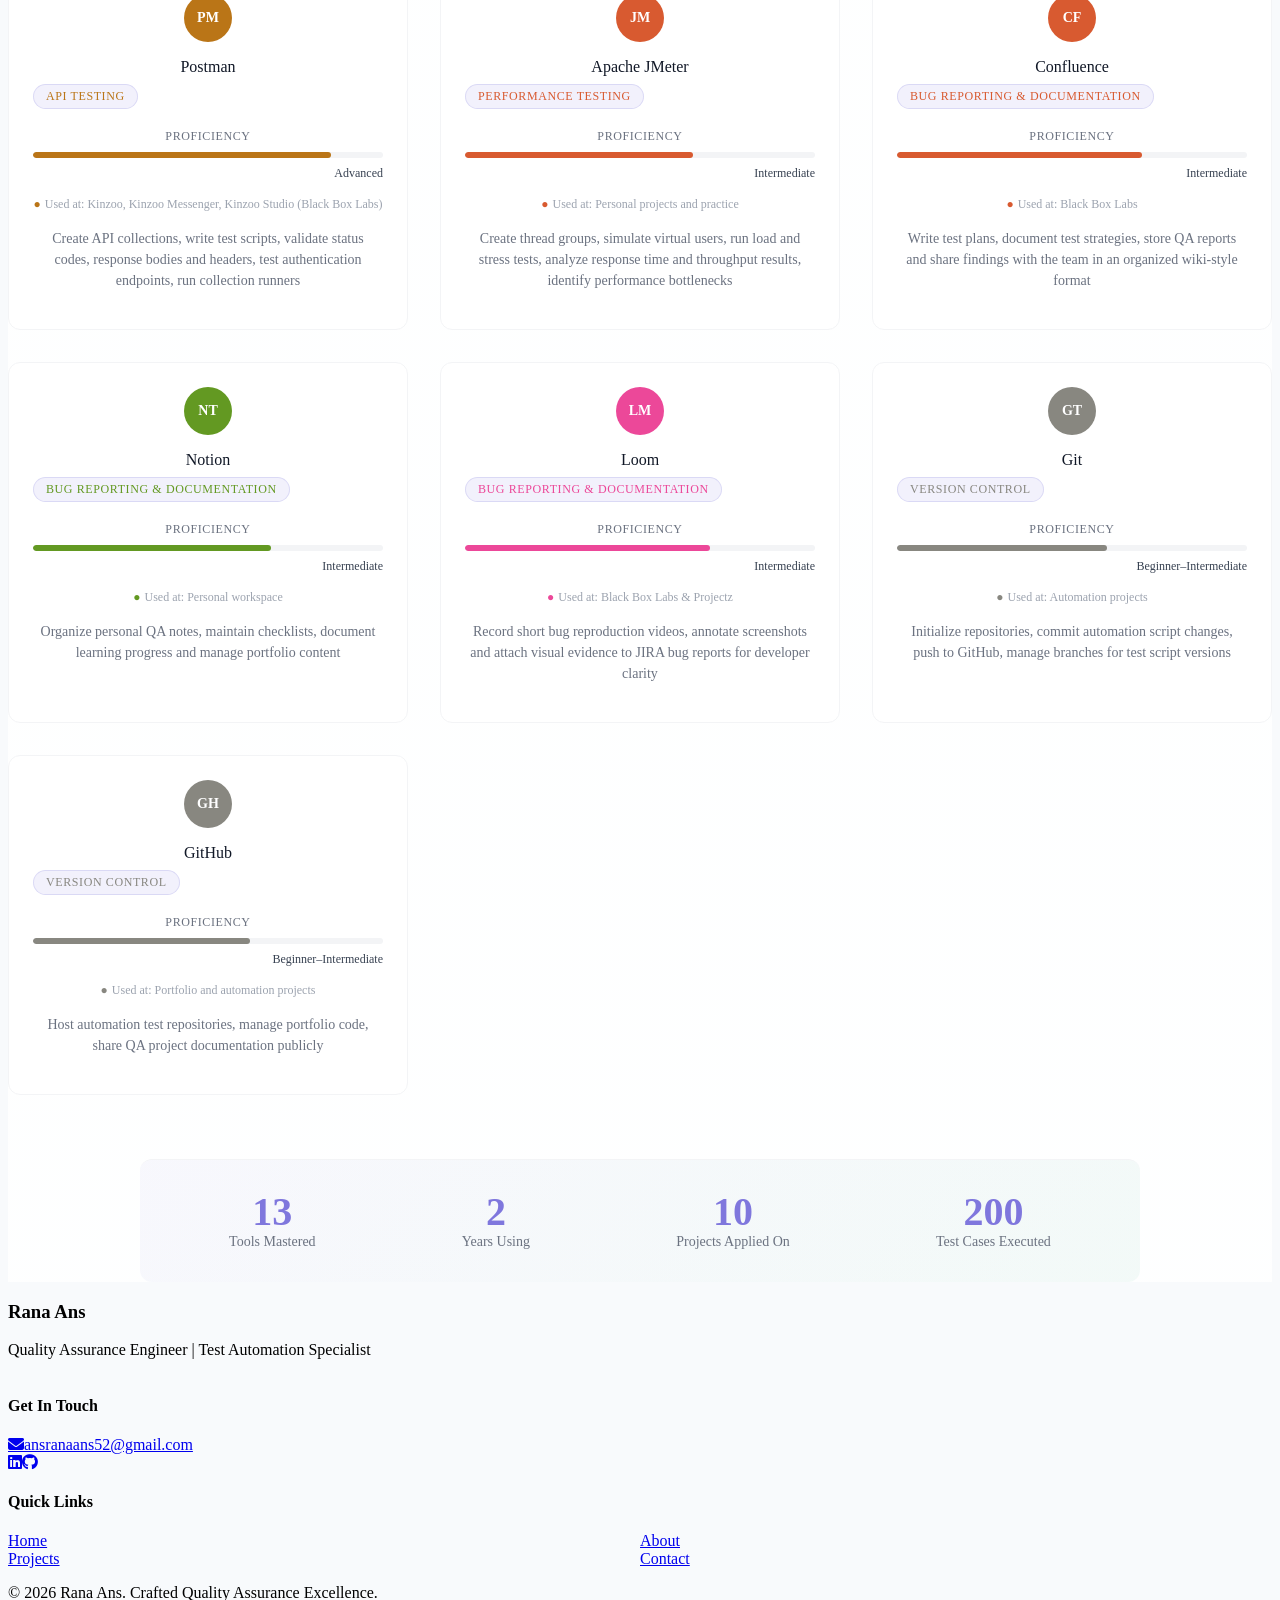
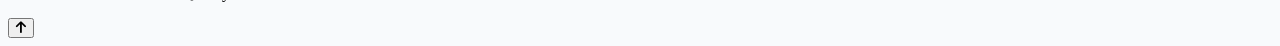
==== commit 63e78abf: "add link logo" ====
--- a/index.html
+++ b/index.html
@@ -4,6 +4,7 @@
     <meta charset="UTF-8">
     <meta name="viewport" content="width=device-width, initial-scale=1.0">
     <title>Rana Ans - QA Engineer | Manual & Automation Testing</title>
+    <link rel="icon" type="image/png" href="assets/images/logo.png">
     <script src="https://cdn.tailwindcss.com"></script>
     <link rel="stylesheet" href="CSS/styles.css">
     <link href="https://cdnjs.cloudflare.com/ajax/libs/font-awesome/6.4.0/css/all.min.css" rel="stylesheet">
@@ -22,10 +23,10 @@
                     <h1 class="text-5xl md:text-7xl lg:text-8xl font-black bg-gradient-to-r from-blue-600 via-purple-600 to-indigo-600 bg-clip-text text-transparent mb-6 leading-tight">
                         Rana Ans
                     </h1>
-                    <div class="text-2xl md:text-3xl lg:text-4xl font-bold text-slate-900 mb-8 bg-gradient-to-r from-slate-900 to-blue-900 bg-clip-text">
+                    <div class="text-2xl md:text-3xl lg:text-4xl font-bold text-gray-900 mb-8 bg-gradient-to-r from-slate-900 to-blue-900 bg-clip-text">
                         QA Engineer | Manual Testing | Automation Testing
                     </div>
-                    <p class="text-xl md:text-2xl text-slate-900 mb-12 max-w-3xl mx-auto leading-relaxed">
+                    <p class="text-xl md:text-2xl text-gray-900 mb-12 max-w-3xl mx-auto leading-relaxed">
                         Passionate QA Engineer with 2+ years of experience delivering pixel-perfect software. 
                         Expert in Manual Testing, Selenium Automation, API Testing, and Bug Tracking using modern tools.
                     </p>
@@ -58,7 +59,7 @@
                     <h2 class="text-5xl md:text-6xl font-black bg-gradient-to-r from-blue-600 to-purple-600 bg-clip-text text-transparent mb-12">
                         Professional Summary
                     </h2>
-                    <div class="text-2xl text-slate-800 leading-relaxed space-y-8">
+                    <div class="text-2xl text-gray-800 leading-relaxed space-y-8">
                         <p>
                             Dynamic QA Engineer with comprehensive expertise in both <strong>Manual Testing</strong> and <strong>Automation Testing</strong>. 
                             Proven track record of identifying critical bugs and ensuring software quality across web and mobile applications.
@@ -67,7 +68,7 @@
                             Skilled in creating robust test automation frameworks using <strong>Selenium WebDriver</strong>, <strong>Cypress Playwright</strong>
                             performing <strong>API Testing</strong> with Postman, and managing defect lifecycle with <strong>JIRA</strong>.
                         </p>
-                        <p class="text-xl font-semibold text-slate-900">
+                        <p class="text-xl font-semibold text-gray-900">
                             Delivered 15+ projects with 90% test coverage and reduced production bugs by 80%.
                         </p>
                     </div>
@@ -83,7 +84,7 @@
                 <h2 class="text-5xl md:text-6xl font-black bg-gradient-to-r from-blue-600 to-purple-600 bg-clip-text text-transparent mb-6">
                     Core Competencies
                 </h2>
-                <p class="text-2xl text-slate-800 max-w-3xl mx-auto">
+                <p class="text-2xl text-gray-800 max-w-3xl mx-auto">
                     Mastering the art of quality assurance through comprehensive testing strategies
                 </p>
             </div>
@@ -100,7 +101,7 @@
                 <h2 class="text-5xl md:text-6xl font-black bg-gradient-to-r from-blue-600 to-purple-600 bg-clip-text text-transparent mb-6">
                     Featured Projects
                 </h2>
-                <p class="text-2xl text-slate-800 max-w-3xl mx-auto">
+                <p class="text-2xl text-gray-800 max-w-3xl mx-auto">
                     Real-world testing case studies demonstrating QA expertise
                 </p>
             </div>
@@ -117,7 +118,7 @@
                 <h2 class="text-5xl md:text-6xl font-black bg-gradient-to-r from-blue-600 to-purple-600 bg-clip-text text-transparent mb-3">
                     Tested Projects
                 </h2>
-                <p class="text-2xl text-slate-800 max-w-3xl mx-auto">
+                <p class="text-2xl text-gray-800 max-w-3xl mx-auto">
                     Continuous QA validation examples in an animated project strip
                 </p>
             </div>
